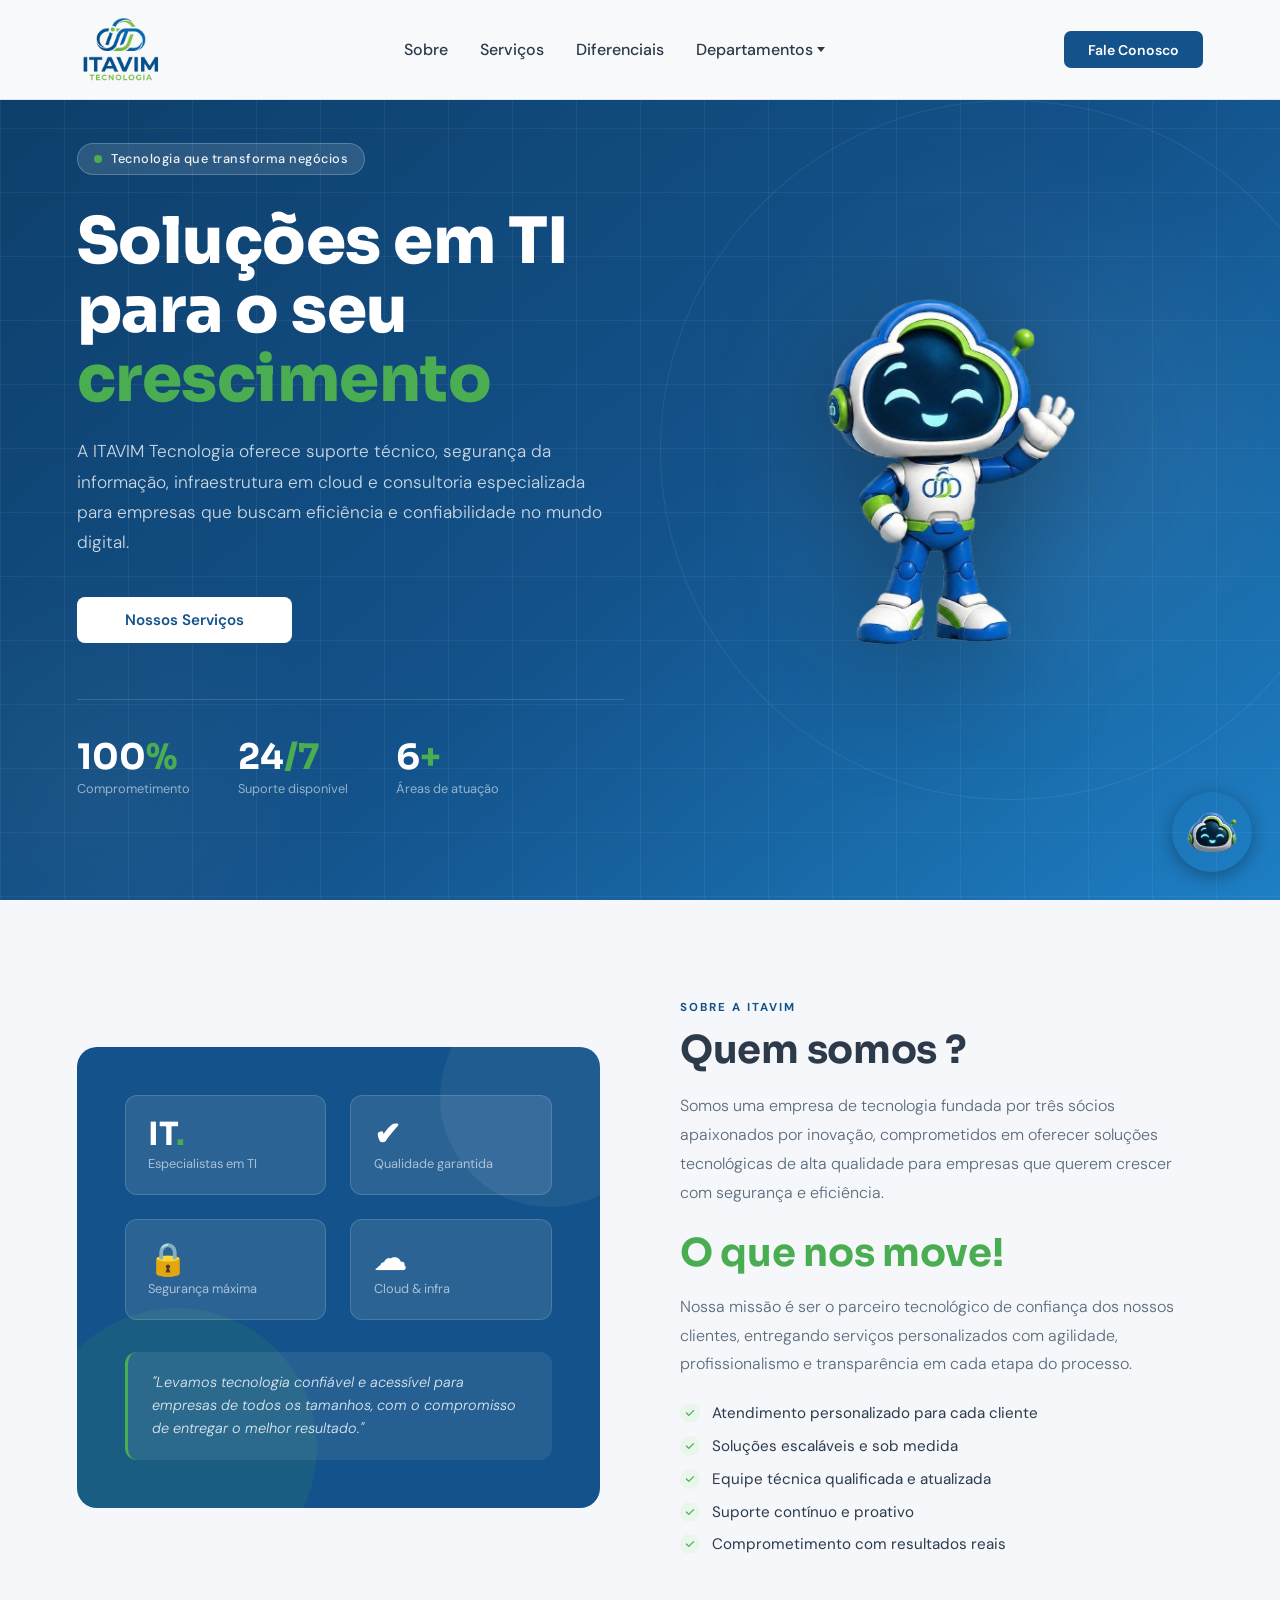
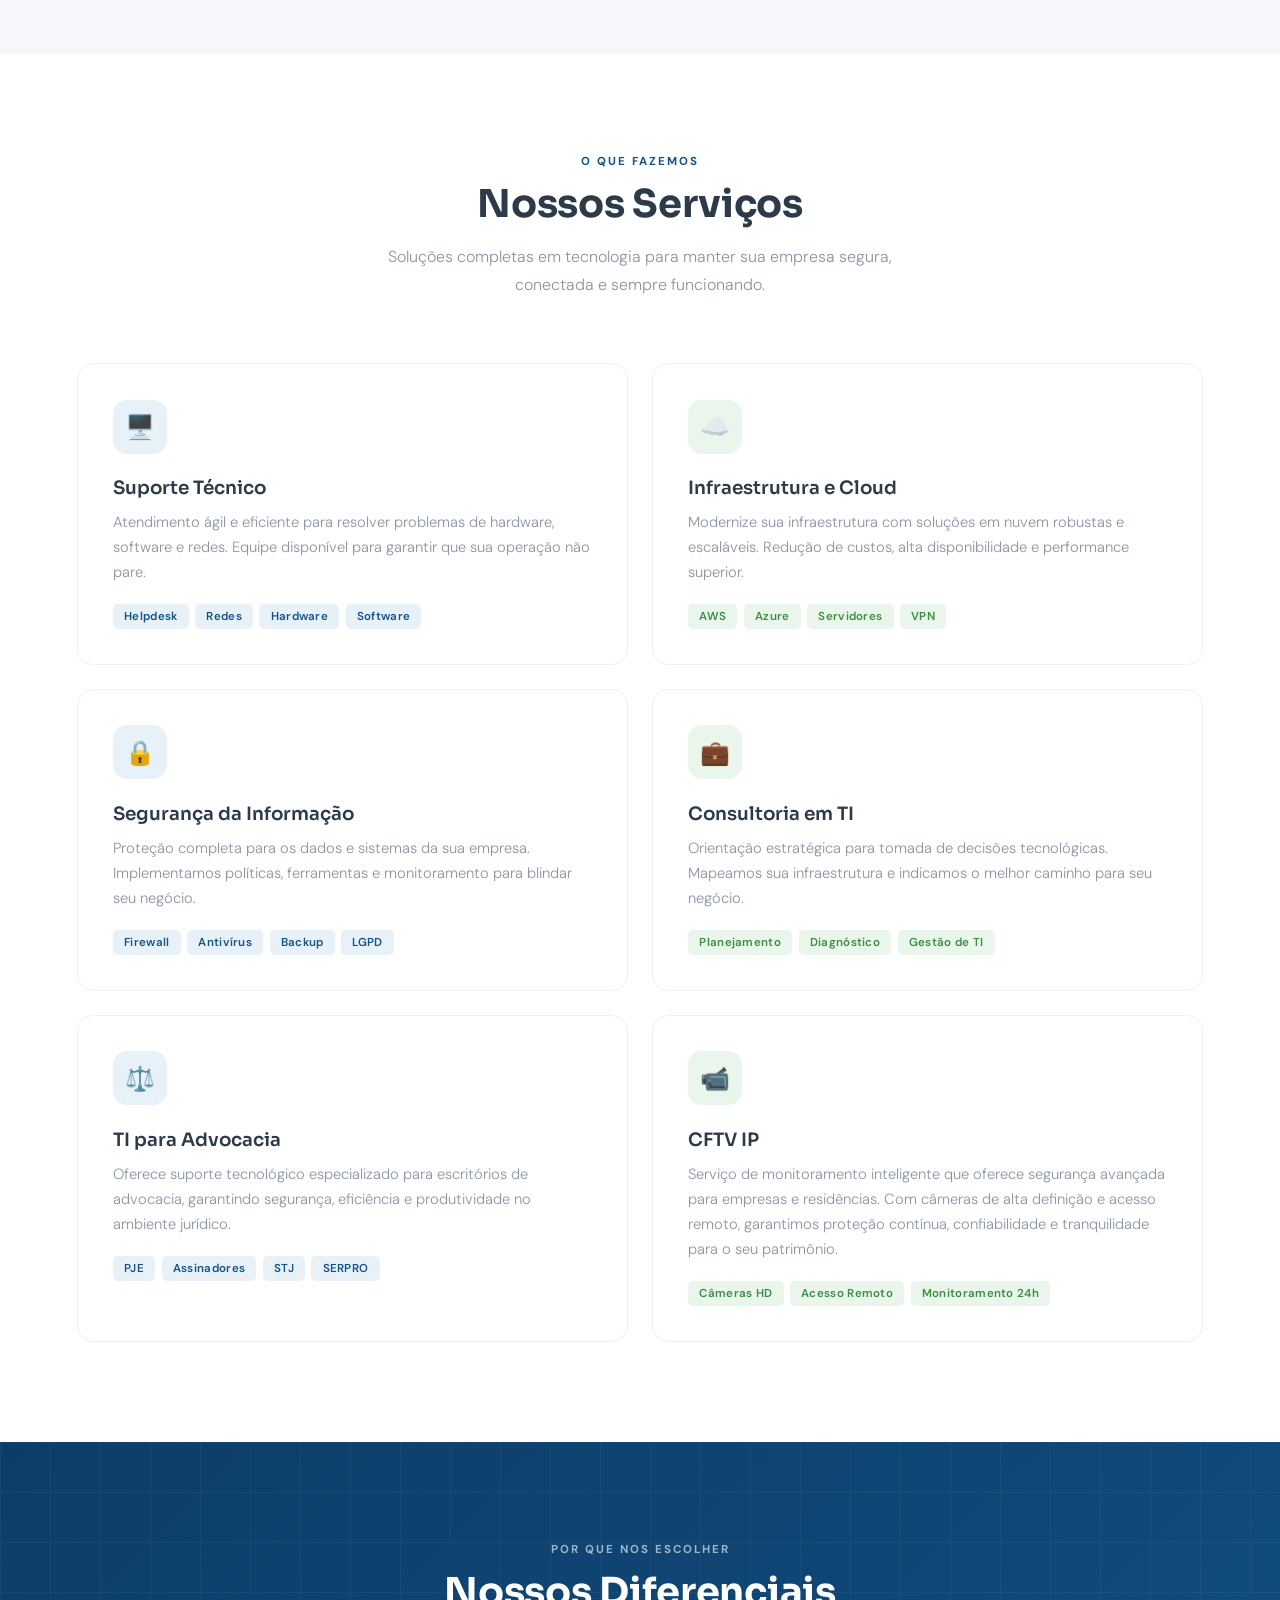
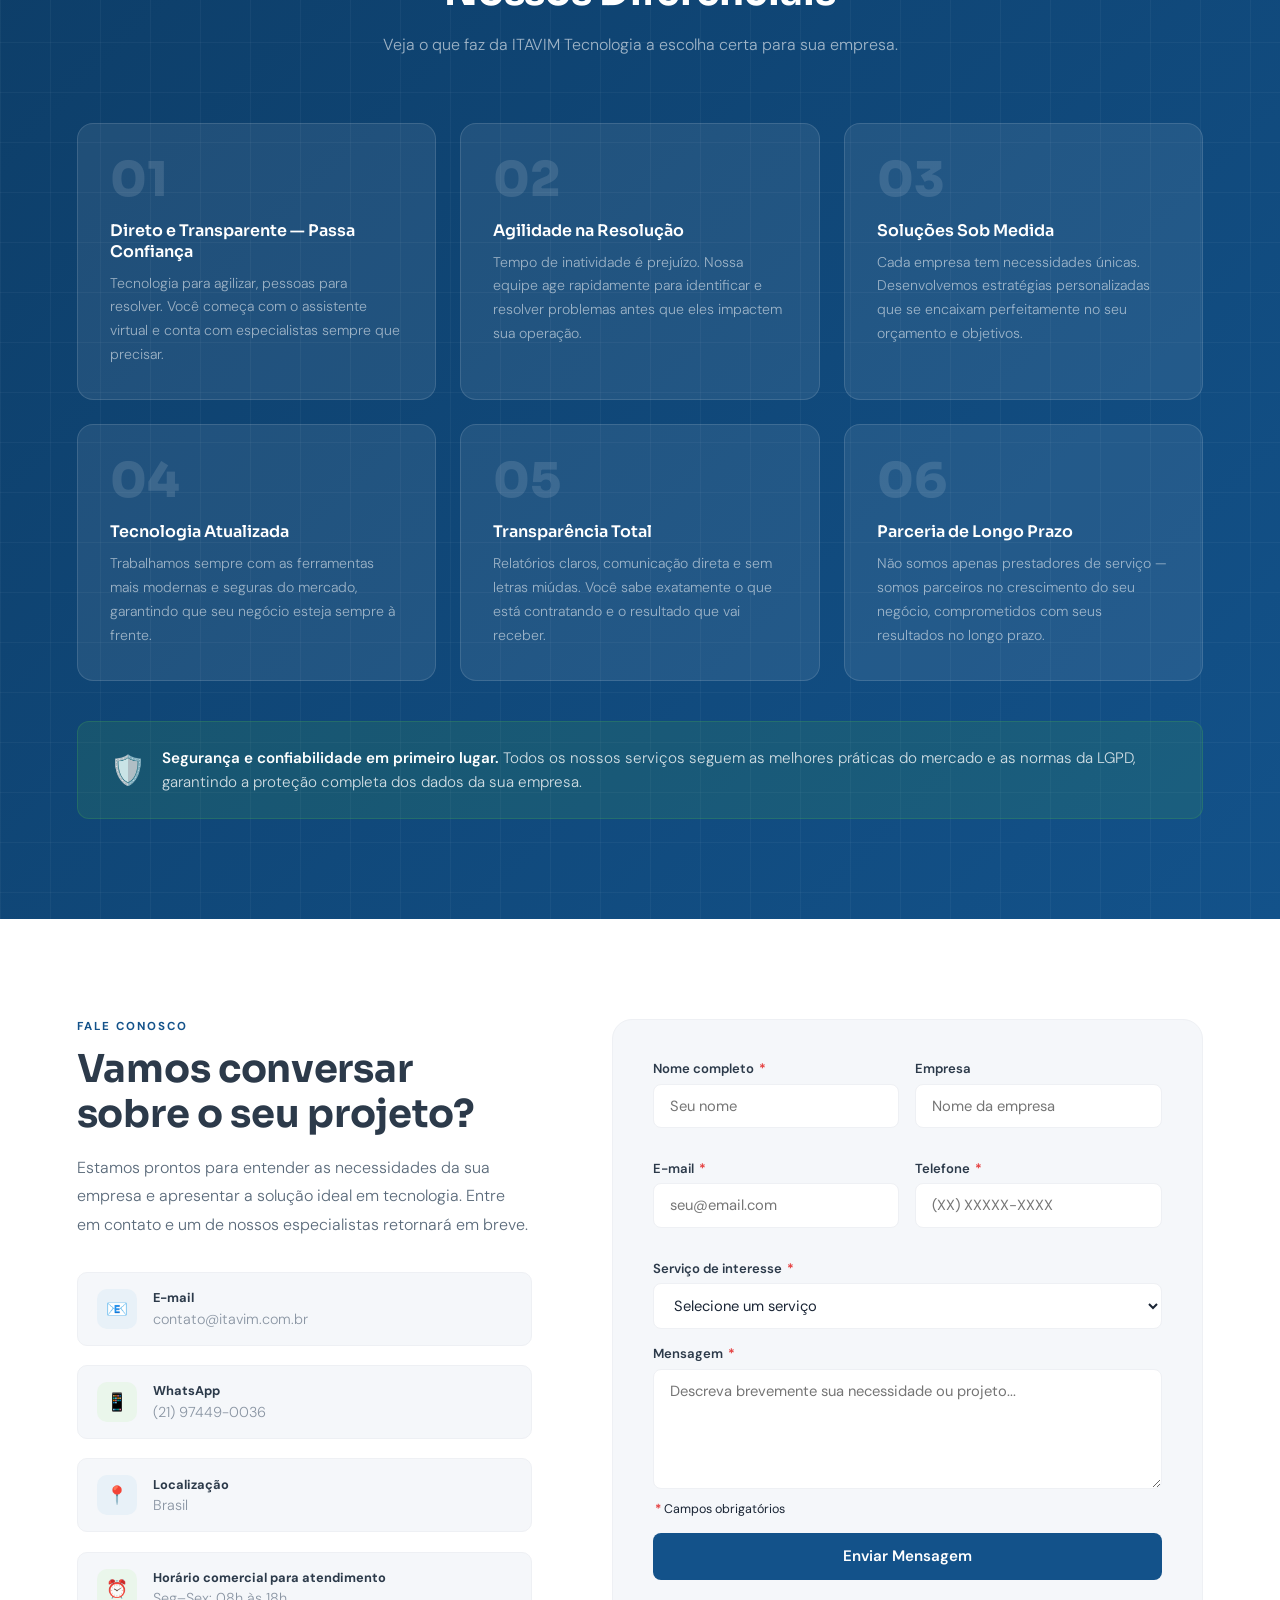
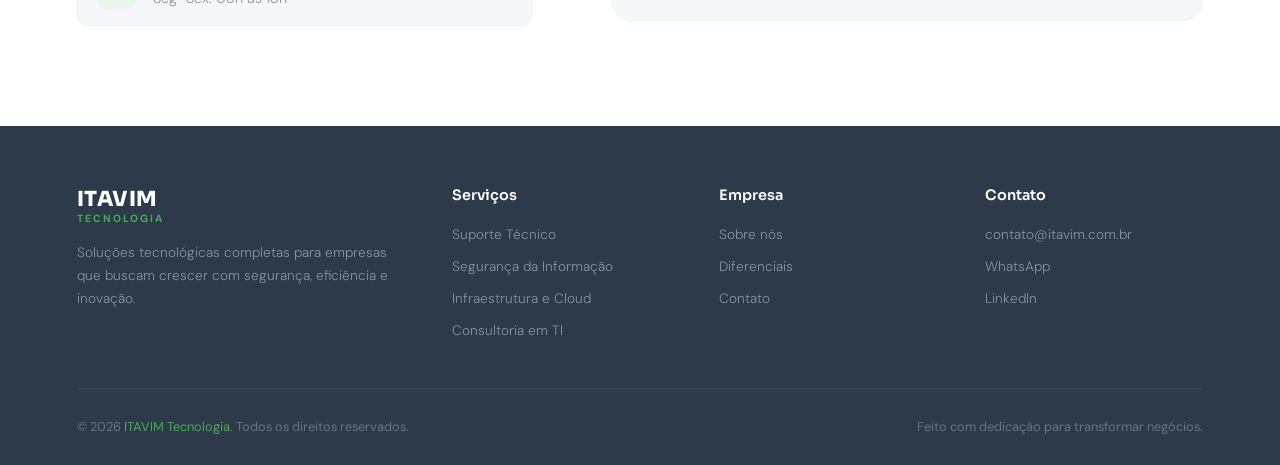
==== index.html @ e79c786b "corrige posição do widget em resoluções altas com fit-content e left:auto Co-Authored-By: Claude Son" ====
﻿<!DOCTYPE html>
<html lang="pt-BR">
<head>
<meta charset="UTF-8"/>
<meta name="viewport" content="width=device-width, initial-scale=1.0"/>
<meta name="referrer" content="strict-origin-when-cross-origin"/>
<meta name="robots" content="index, follow"/>
<title>ITAVIM Tecnologia</title>
<link href="https://fonts.googleapis.com/css2?family=Sora:wght@300;400;600;700;800&family=DM+Sans:ital,wght@0,300;0,400;0,500;0,600;1,300&display=swap" rel="stylesheet"/>
<style>
*{margin:0;padding:0;box-sizing:border-box;}
:root{
  --blue:#13528A;
  --blue-dark:#0d3d67;
  --blue-mid:#1a6ab0;
  --blue-pale:#e8f1f8;
  --green:#4aad52;
  --green-dark:#3a8e41;
  --green-light:#5cc465;
  --green-pale:#eaf6eb;
  --white:#ffffff;
  --gray-bg:#f5f7fa;
  --gray-light:#eef0f4;
  --gray-mid:#8a95a3;
  --gray-dark:#2c3a4a;
  --text:#1a2535;
}
html{scroll-behavior:smooth;}
body{font-family:'DM Sans',sans-serif;color:var(--text);background:var(--white);overflow-x:hidden;}

/* ─── NAV ─── */
nav#nav{
  position:fixed;top:0;left:0;right:0;z-index:200;
  background:rgba(255,255,255,0.97);
  border-bottom:1px solid rgba(19,82,138,0.1);
  display:flex;align-items:center;justify-content:space-between;
  padding:0 6%;height:100px;
  backdrop-filter:blur(10px);
  transition:box-shadow .3s;
}
nav#nav.scrolled{box-shadow:0 2px 24px rgba(19,82,138,0.1);}
.nav-logo{display:flex;align-items:center;gap:.7rem;text-decoration:none;}
.nav-logo-icon{
  width:38px;height:38px;
  background:linear-gradient(135deg,var(--blue),var(--blue-mid));
  border-radius:8px;
  display:flex;align-items:center;justify-content:center;
}
.nav-logo-icon svg{width:22px;height:22px;fill:white;}
.nav-logo-text{display:flex;flex-direction:column;line-height:1;}
.nav-logo-text strong{
  font-family:'Sora',sans-serif;font-weight:800;font-size:1.15rem;
  color:var(--blue);letter-spacing:.5px;
}
.nav-logo-text span{font-size:.65rem;color:var(--green);font-weight:600;letter-spacing:2px;text-transform:uppercase;}
.nav-links{display:flex;gap:2rem;list-style:none;}
.nav-links a{
  text-decoration:none;color:var(--gray-dark);font-size:1rem;font-weight:500;
  transition:color .2s;position:relative;
}
.nav-links a::after{
  content:'';position:absolute;bottom:-4px;left:0;right:0;height:2px;
  background:var(--blue);transform:scaleX(0);transition:transform .2s;border-radius:1px;
}
.nav-links a:hover{color:var(--blue);}
.nav-links a:hover::after{transform:scaleX(1);}

/* ─── DROPDOWN ─── */
.nav-dropdown{position:relative;}
.nav-dropdown>a{display:flex;align-items:center;gap:.3rem;}
.nav-dropdown>a::after{display:none;}
.nav-dropdown>a .dd-arrow{
  display:inline-block;width:0;height:0;
  border-left:4px solid transparent;border-right:4px solid transparent;
  border-top:5px solid var(--gray-dark);
  transition:transform .2s;flex-shrink:0;
}
.nav-dropdown:hover>a .dd-arrow{transform:rotate(180deg);}
.nav-dropdown:hover>a{color:var(--blue);}
.dropdown-menu{
  position:absolute;top:100%;left:50%;
  background:var(--white);border:1px solid rgba(19,82,138,0.12);
  border-radius:10px;box-shadow:0 8px 28px rgba(19,82,138,0.13);
  min-width:160px;
  padding:14px 0 .4rem;
  opacity:0;pointer-events:none;
  transform:translateX(-50%) translateY(-6px);
  transition:opacity .2s,transform .2s;
  z-index:300;
}
.nav-dropdown:hover .dropdown-menu{
  opacity:1;pointer-events:all;
  transform:translateX(-50%) translateY(0);
}
.dropdown-menu a{
  display:block;padding:.6rem 1.2rem;
  font-size:.9rem;font-weight:500;color:var(--gray-dark);
  text-decoration:none;transition:background .15s,color .15s;
  white-space:nowrap;
}
.dropdown-menu a:hover{background:var(--blue-pale);color:var(--blue);}

.nav-cta{
  background:var(--blue);color:var(--white);border:none;
  padding:.6rem 1.5rem;border-radius:7px;font-family:'DM Sans',sans-serif;
  font-size:.88rem;font-weight:600;cursor:pointer;transition:background .2s,transform .15s;
  text-decoration:none;
}
.nav-cta:hover{background:var(--blue-dark);transform:translateY(-1px);}

/* ─── HERO ─── */

.hero-mascot{
  position:relative;z-index:2;
  display:flex;align-items:center;justify-content:center;
}
.hero-mascot img{
  width:100%;max-width:620px;
  filter:drop-shadow(0 30px 60px rgba(0,0,0,0.35));
  animation:float 4s ease-in-out infinite;
}
@keyframes float{
  0%,100%{transform:translateY(0);}
  50%{transform:translateY(-18px);}
}

.hero{
  min-height:100vh;
  background:linear-gradient(140deg, var(--blue-dark) 0%, var(--blue) 55%, #1e7fc4 100%);
  display:grid;grid-template-columns:1fr 1fr;align-items:center;
  position:relative;overflow:hidden;
  padding:120px 6% 80px;
  gap:2rem;
}
.hero-bg-grid{
  position:absolute;inset:0;
  background-image:
    linear-gradient(rgba(255,255,255,.05) 1px,transparent 1px),
    linear-gradient(90deg,rgba(255,255,255,.05) 1px,transparent 1px);
  background-size:64px 64px;
}
.hero-orb1{
  position:absolute;right:-80px;top:50%;transform:translateY(-50%);
  width:700px;height:700px;border-radius:50%;
  background:radial-gradient(circle,rgba(255,255,255,.07) 0%,transparent 65%);
  border:1px solid rgba(255,255,255,.08);
}
.hero-orb2{
  position:absolute;right:120px;top:50%;transform:translateY(-50%);
  width:420px;height:420px;border-radius:50%;
  background:radial-gradient(circle,rgba(74,173,82,.15) 0%,transparent 70%);
  border:1px solid rgba(74,173,82,.2);
}
.hero-orb3{
  position:absolute;left:-150px;bottom:-150px;
  width:500px;height:500px;border-radius:50%;
  background:radial-gradient(circle,rgba(255,255,255,.04) 0%,transparent 70%);
}
.hero-content{position:relative;z-index:2;max-width:100%;}
.hero-badge{
  display:inline-flex;align-items:center;gap:.6rem;
  background:rgba(255,255,255,.12);border:1px solid rgba(255,255,255,.22);
  color:rgba(255,255,255,.92);font-size:.8rem;padding:.4rem 1rem;
  border-radius:30px;margin-bottom:2rem;font-weight:500;letter-spacing:.5px;
}
.badge-dot{width:8px;height:8px;border-radius:50%;background:var(--green);display:inline-block;animation:pulse 2s infinite;}
@keyframes pulse{0%,100%{opacity:1;}50%{opacity:.4;}}
.hero h1{
  font-family:'Sora',sans-serif;font-weight:800;
  font-size:clamp(2.6rem,5vw,4rem);line-height:1.08;
  color:var(--white);margin-bottom:1.4rem;letter-spacing:-.5px;
}
.hero h1 .accent{color:var(--green) !important;font-weight:800;}
.hero-desc{
  color:rgba(255,255,255,.78);font-size:1.08rem;line-height:1.75;
  margin-bottom:2.5rem;max-width:530px;font-weight:300;
}
.hero-actions{display:flex;gap:1rem;flex-wrap:wrap;}
.btn-white{
  background:var(--white);color:var(--blue);
  padding:.8rem 2rem;border:none;border-radius:8px;
  font-family:'DM Sans',sans-serif;font-weight:600;font-size:.95rem;
  cursor:pointer;transition:transform .2s,box-shadow .2s;
  text-decoration:none;display:inline-block;
}
.btn-white:hover{transform:translateY(-2px);box-shadow:0 10px 30px rgba(0,0,0,.2);}
.btn-ghost{
  background:transparent;color:var(--white);
  padding:.8rem 2rem;border:1.5px solid rgba(255,255,255,.45);border-radius:8px;
  font-family:'DM Sans',sans-serif;font-weight:500;font-size:.95rem;
  cursor:pointer;transition:all .2s;text-decoration:none;display:inline-block;
}
.btn-ghost:hover{border-color:var(--white);background:rgba(255,255,255,.1);}
.hero-stats{
  display:flex;gap:3rem;margin-top:3.5rem;
  padding-top:2.5rem;border-top:1px solid rgba(255,255,255,.15);
}
.stat-num{
  font-family:'Sora',sans-serif;font-weight:700;font-size:2.2rem;
  color:var(--white);line-height:1;
}
.stat-num .g{color:var(--green);}
.stat-lbl{color:rgba(255,255,255,.55);font-size:.8rem;margin-top:.3rem;font-weight:400;}

/* ─── SECTION BASE ─── */
section{padding:100px 6%;}
.sec-tag{
  font-size:.72rem;font-weight:700;color:var(--blue);letter-spacing:2px;
  text-transform:uppercase;margin-bottom:.8rem;display:block;
}
.sec-title{
  font-family:'Sora',sans-serif;font-weight:700;
  font-size:clamp(1.9rem,3vw,2.7rem);line-height:1.18;
  color:var(--gray-dark);letter-spacing:-.3px;margin-bottom:1rem;
}
.sec-title .accent{color:var(--green) !important;}
.sec-sub{
  color:var(--gray-mid);font-size:1rem;line-height:1.75;font-weight:300;max-width:520px;
}
.sec-head{margin-bottom:4rem;}
.sec-head.center{text-align:center;}
.sec-head.center .sec-sub{margin:0 auto;}

/* ─── ABOUT ─── */
.about{background:var(--gray-bg);}
.about-grid{display:grid;grid-template-columns:1fr 1fr;gap:5rem;align-items:center;}
.about-card{
  background:var(--blue);border-radius:20px;
  padding:3rem;position:relative;overflow:hidden;
}
.about-card::before{
  content:'';position:absolute;top:-60px;right:-60px;
  width:220px;height:220px;border-radius:50%;
  background:rgba(255,255,255,.06);
}
.about-card::after{
  content:'';position:absolute;bottom:-80px;left:-40px;
  width:280px;height:280px;border-radius:50%;
  background:rgba(74,173,82,.12);
}
.about-card-inner{position:relative;z-index:1;}
.about-kpi-grid{display:grid;grid-template-columns:1fr 1fr;gap:1.5rem;margin-bottom:2rem;}
.kpi{
  background:rgba(255,255,255,.1);border-radius:12px;
  padding:1.4rem;border:1px solid rgba(255,255,255,.15);
}
.kpi-num{
  font-family:'Sora',sans-serif;font-weight:700;font-size:2rem;
  color:var(--white);line-height:1;
}
.kpi-num .g{color:var(--green);}
.kpi-lbl{color:rgba(255,255,255,.6);font-size:.8rem;margin-top:.3rem;}
.about-quote{
  background:rgba(255,255,255,.08);border-radius:12px;
  padding:1.2rem 1.5rem;border-left:3px solid var(--green);
}
.about-quote p{color:rgba(255,255,255,.85);font-size:.9rem;line-height:1.6;font-style:italic;font-weight:300;}
.about-text h2{margin-bottom:1.2rem;}
.about-text p{color:#5a6a7a;font-size:1rem;line-height:1.8;margin-bottom:1.5rem;font-weight:300;}
.about-list{list-style:none;display:flex;flex-direction:column;gap:.8rem;margin-top:1.5rem;}
.about-list li{
  display:flex;align-items:center;gap:.75rem;
  color:var(--gray-dark);font-size:.95rem;
}
.about-list li::before{
  content:'';width:20px;height:20px;border-radius:50%;flex-shrink:0;
  background:var(--green-pale);
  display:flex;align-items:center;justify-content:center;
  background-image:url("data:image/svg+xml,%3Csvg xmlns='http://www.w3.org/2000/svg' viewBox='0 0 20 20' fill='%234aad52'%3E%3Cpath fill-rule='evenodd' d='M16.707 5.293a1 1 0 010 1.414l-8 8a1 1 0 01-1.414 0l-4-4a1 1 0 011.414-1.414L8 12.586l7.293-7.293a1 1 0 011.414 0z' clip-rule='evenodd'/%3E%3C/svg%3E");
  background-size:12px;background-repeat:no-repeat;background-position:center;
}

/* ─── SERVICES ─── */
.services{background:var(--white);}
.services-grid{display:grid;grid-template-columns:repeat(2,1fr);gap:1.5rem;}
.service-card{
  background:var(--white);border:1px solid var(--gray-light);
  border-radius:16px;padding:2.2rem;
  transition:transform .25s,box-shadow .25s,border-color .25s;
  position:relative;overflow:hidden;
}
.service-card::before{
  content:'';position:absolute;top:0;left:0;right:0;height:3px;
  background:linear-gradient(90deg,var(--blue),var(--green));
  transform:scaleX(0);transition:transform .3s;transform-origin:left;
}
.service-card:hover{
  transform:translateY(-5px);
  box-shadow:0 20px 50px rgba(19,82,138,0.12);
  border-color:rgba(19,82,138,0.2);
}
.service-card:hover::before{transform:scaleX(1);}
.service-icon{
  width:54px;height:54px;border-radius:14px;
  display:flex;align-items:center;justify-content:center;
  margin-bottom:1.4rem;font-size:1.5rem;
}
.icon-blue{background:var(--blue-pale);}
.icon-green{background:var(--green-pale);}
.service-card h3{
  font-family:'Sora',sans-serif;font-weight:600;font-size:1.15rem;
  color:var(--gray-dark);margin-bottom:.7rem;
}
.service-card p{color:var(--gray-mid);font-size:.92rem;line-height:1.7;font-weight:300;}
.service-tags{display:flex;flex-wrap:wrap;gap:.4rem;margin-top:1.2rem;}
.tag{
  font-size:.72rem;font-weight:600;padding:.3rem .7rem;border-radius:5px;
  letter-spacing:.3px;
}
.tag-blue{background:var(--blue-pale);color:var(--blue);}
.tag-green{background:var(--green-pale);color:var(--green-dark);}

/* ─── WHY ─── */
.why{
  background:linear-gradient(135deg,var(--blue-dark),var(--blue));
  position:relative;overflow:hidden;
}
.why::before{
  content:'';position:absolute;inset:0;
  background-image:
    linear-gradient(rgba(255,255,255,.04) 1px,transparent 1px),
    linear-gradient(90deg,rgba(255,255,255,.04) 1px,transparent 1px);
  background-size:50px 50px;
}
.why-inner{position:relative;z-index:1;}
.why .sec-title{color:var(--white);}
.why .sec-tag{color:rgba(255,255,255,.6);}
.why .sec-sub{color:rgba(255,255,255,.6);}
.why-grid{display:grid;grid-template-columns:repeat(3,1fr);gap:1.5rem;margin-top:3.5rem;}
.why-card{
  background:rgba(255,255,255,.08);
  border:1px solid rgba(255,255,255,.12);
  border-radius:16px;padding:2rem;
  transition:background .25s;
}
.why-card:hover{background:rgba(255,255,255,.13);}
.why-num{
  font-family:'Sora',sans-serif;font-weight:800;font-size:3rem;
  color:rgba(255,255,255,.12);line-height:1;margin-bottom:1rem;
}
.why-card h4{
  font-family:'Sora',sans-serif;font-weight:600;font-size:1rem;
  color:var(--white);margin-bottom:.6rem;
}
.why-card p{color:rgba(255,255,255,.55);font-size:.88rem;line-height:1.7;font-weight:300;}
.why-strip{
  display:flex;align-items:center;gap:1rem;
  background:rgba(74,173,82,.15);border:1px solid rgba(74,173,82,.25);
  border-radius:12px;padding:1.5rem 2rem;margin-top:2.5rem;
}
.why-strip-icon{font-size:1.8rem;flex-shrink:0;}
.why-strip p{color:rgba(255,255,255,.8);font-size:.95rem;line-height:1.6;font-weight:300;}
.why-strip strong{color:var(--white);font-weight:600;}

/* ─── TEAM ─── */
.team{background:var(--gray-bg);}
.team-grid{display:grid;grid-template-columns:repeat(3,1fr);gap:2rem;}
.team-card{
  background:var(--white);border-radius:16px;
  border:1px solid var(--gray-light);
  overflow:hidden;transition:transform .25s,box-shadow .25s;
}
.team-card:hover{transform:translateY(-4px);box-shadow:0 16px 40px rgba(19,82,138,.1);}
.team-card-top{
  background:linear-gradient(135deg,var(--blue),var(--blue-mid));
  padding:2rem;display:flex;flex-direction:column;align-items:center;
  position:relative;overflow:hidden;
}
.team-card-top::before{
  content:'';position:absolute;bottom:-30px;right:-30px;
  width:120px;height:120px;border-radius:50%;
  background:rgba(255,255,255,.07);
}
.team-avatar{
  width:80px;height:80px;border-radius:50%;
  background:rgba(255,255,255,.2);border:3px solid rgba(255,255,255,.4);
  display:flex;align-items:center;justify-content:center;
  font-family:'Sora',sans-serif;font-weight:700;font-size:1.6rem;
  color:var(--white);margin-bottom:.8rem;position:relative;z-index:1;
}
.team-card-name{
  font-family:'Sora',sans-serif;font-weight:700;font-size:1.05rem;
  color:var(--white);position:relative;z-index:1;
}
.team-card-bottom{padding:1.5rem 1.8rem;}
.team-role{
  display:inline-block;font-size:.75rem;font-weight:700;
  color:var(--blue);background:var(--blue-pale);
  padding:.3rem .8rem;border-radius:5px;letter-spacing:.5px;
  text-transform:uppercase;margin-bottom:1rem;
}
.team-card-bottom p{color:var(--gray-mid);font-size:.88rem;line-height:1.65;font-weight:300;}

/* ─── CONTACT ─── */
.contact{background:var(--white);}
.contact-grid{display:grid;grid-template-columns:1fr 1.3fr;gap:5rem;align-items:start;}
.contact-info p{color:#5a6a7a;font-size:1rem;line-height:1.8;font-weight:300;margin-bottom:2rem;}
.contact-items{display:flex;flex-direction:column;gap:1.2rem;}
.contact-item{
  display:flex;align-items:center;gap:1rem;
  padding:1rem 1.2rem;background:var(--gray-bg);border-radius:10px;
  border:1px solid var(--gray-light);
}
.contact-item-icon{
  width:40px;height:40px;border-radius:10px;
  display:flex;align-items:center;justify-content:center;font-size:1.1rem;
  flex-shrink:0;
}
.ci-blue{background:var(--blue-pale);}
.ci-green{background:var(--green-pale);}
.contact-item-text strong{font-size:.8rem;font-weight:700;color:var(--gray-dark);display:block;margin-bottom:.1rem;}
.contact-item-text span{font-size:.9rem;color:var(--gray-mid);font-weight:300;}
.contact-form{
  background:var(--gray-bg);border-radius:20px;
  padding:2.5rem;border:1px solid var(--gray-light);
}
.form-row{display:grid;grid-template-columns:1fr 1fr;gap:1rem;margin-bottom:1rem;}
.form-group{display:flex;flex-direction:column;gap:.4rem;margin-bottom:1rem;}
.form-group label{font-size:.82rem;font-weight:600;color:var(--gray-dark);}
.form-group input,.form-group select,.form-group textarea{
  padding:.7rem 1rem;border:1.5px solid var(--gray-light);border-radius:8px;
  font-family:'DM Sans',sans-serif;font-size:.92rem;color:var(--text);
  background:var(--white);transition:border-color .2s;outline:none;
}
.form-group input:focus,.form-group select:focus,.form-group textarea:focus{
  border-color:var(--blue);
}
.form-group textarea{resize:vertical;min-height:120px;}
.btn-submit{
  width:100%;background:var(--blue);color:var(--white);
  border:none;padding:.85rem;border-radius:8px;
  font-family:'DM Sans',sans-serif;font-weight:600;font-size:.95rem;
  cursor:pointer;transition:background .2s,transform .15s;margin-top:.5rem;
}
.btn-submit:hover{background:var(--blue-dark);transform:translateY(-1px);}
.required-mark{color:#e53e3e;font-weight:700;margin-left:2px;}
.required-note{font-size:.78rem;color:var(--gray);margin-top:-.25rem;margin-bottom:.5rem;}
.form-group input:invalid.touched,
.form-group select:invalid.touched,
.form-group textarea:invalid.touched{border-color:#e53e3e;box-shadow:0 0 0 2px rgba(229,62,62,.15);}

/* ─── FLOAT WIDGET ─── */
#float-widget{
  position:fixed;bottom:28px;right:28px;left:auto;z-index:7999;
  width:fit-content;
  display:flex;flex-direction:column;align-items:flex-end;gap:.85rem;
  transition:opacity .2s,visibility .2s;
}
#float-widget.hidden{opacity:0;visibility:hidden;pointer-events:none;}
#float-menu{
  display:flex;flex-direction:column;align-items:flex-end;gap:.7rem;
  opacity:0;pointer-events:none;
  transform:translateY(10px);
  transition:opacity .25s,transform .25s;
}
#float-menu.open{opacity:1;pointer-events:all;transform:translateY(0);}
.float-item{display:flex;align-items:center;gap:.75rem;}
.float-label{
  background:rgba(30,30,30,.78);color:#fff;
  font-size:.78rem;padding:.32rem .85rem;border-radius:20px;
  white-space:nowrap;font-family:'DM Sans',sans-serif;
  backdrop-filter:blur(4px);
}
.float-btn{
  display:flex;align-items:center;gap:.5rem;
  padding:.58rem 1.15rem;border-radius:30px;
  font-family:'DM Sans',sans-serif;font-weight:600;font-size:.88rem;
  text-decoration:none;white-space:nowrap;
  box-shadow:0 4px 14px rgba(0,0,0,.22);
  transition:transform .15s,box-shadow .15s;
}
.float-btn:hover{transform:translateY(-2px);box-shadow:0 6px 20px rgba(0,0,0,.28);}
.float-btn svg{flex-shrink:0;}
.float-whatsapp{background:#25d366;color:#fff;}
.float-tacia{background:var(--blue);color:#fff;}
.float-instagram{
  background:linear-gradient(45deg,#FFDC80,#FCB045,#FD1D1D,#833AB4,#5851DB);
  color:#fff;
}
#widget-toggle-btn{
  width:80px;height:80px;border-radius:50%;
  background:transparent;color:#fff;border:none;
  display:flex;align-items:center;justify-content:center;
  cursor:pointer;box-shadow:0 4px 18px rgba(0,0,0,.32);
  transition:background .2s,transform .2s;
}
#widget-toggle-btn:hover{background:rgba(74,173,82,.2);transform:scale(1.08);}
#widget-icon-open{display:flex;}
#widget-icon-close{display:none;}
#widget-toggle-btn.active #widget-icon-open{display:none;}
#widget-toggle-btn.active #widget-icon-close{display:flex;}
#widget-icon-open{position:relative;display:flex;align-items:center;justify-content:center;}
.vim-img{position:absolute;transition:opacity .4s ease-in-out;top:50%;left:50%;transform:translate(-50%,-50%);mix-blend-mode:multiply;}
.vim-1{opacity:1;z-index:2;}
.vim-2{opacity:0;z-index:1;}
#widget-toggle-btn:hover .vim-1{opacity:0;}
#widget-toggle-btn:hover .vim-2{opacity:1;}

/* ─── FOOTER ─── */
footer{
  background:var(--gray-dark);
  padding:60px 6% 30px;
}
.footer-top{
  display:grid;grid-template-columns:1.5fr 1fr 1fr 1fr;
  gap:3rem;padding-bottom:3rem;border-bottom:1px solid rgba(255,255,255,.08);
}
.footer-brand .logo-text{
  font-family:'Sora',sans-serif;font-weight:800;font-size:1.3rem;
  color:var(--white);letter-spacing:.5px;
}
.footer-brand .logo-sub{
  font-size:.65rem;color:var(--green);font-weight:700;
  letter-spacing:2px;text-transform:uppercase;display:block;margin-bottom:1rem;
}
.footer-brand p{color:rgba(255,255,255,.45);font-size:.85rem;line-height:1.7;font-weight:300;}
.footer-col h4{
  font-family:'Sora',sans-serif;font-weight:600;font-size:.9rem;
  color:var(--white);margin-bottom:1.2rem;
}
.footer-col ul{list-style:none;display:flex;flex-direction:column;gap:.7rem;}
.footer-col ul a{
  color:rgba(255,255,255,.45);font-size:.85rem;text-decoration:none;
  transition:color .2s;font-weight:300;
}
.footer-col ul a:hover{color:var(--green);}
.footer-bottom{
  display:flex;justify-content:space-between;align-items:center;
  padding-top:1.8rem;
}
.footer-bottom p{color:rgba(255,255,255,.3);font-size:.8rem;}
.footer-bottom .highlight{color:var(--green);}


/* ─── HAMBURGER MOBILE ─── */
/* ─── HAMBURGER + DRAWER ─── */
.hamburger{display:none;flex-direction:column;gap:6px;cursor:pointer;border:none;background:none;padding:6px;}
.hamburger span{display:block;width:25px;height:2px;background:var(--blue);border-radius:2px;transition:.3s;}
.hamburger.active span:nth-child(1){transform:translateY(8px) rotate(45deg);}
.hamburger.active span:nth-child(2){opacity:0;}
.hamburger.active span:nth-child(3){transform:translateY(-8px) rotate(-45deg);}

#drawer-backdrop{
  position:fixed;inset:0;background:rgba(0,0,0,0.5);
  z-index:8000;opacity:0;pointer-events:none;transition:opacity .3s;
}
#drawer-backdrop.open{opacity:1;pointer-events:all;}

#drawer{
  position:fixed;top:0;right:0;width:75%;max-width:280px;
  height:100vh;height:100dvh;
  background:#fff;z-index:8001;
  display:flex;flex-direction:column;
  transform:translateX(100%);transition:transform .3s ease;
  box-shadow:-4px 0 20px rgba(0,0,0,0.15);
  overflow:hidden;
}
#drawer.open{transform:translateX(0);}

.drawer-head{
  display:flex;align-items:center;justify-content:space-between;
  padding:1.2rem 1.2rem;border-bottom:none;
}
.drawer-head span{font-family:'Sora',sans-serif;font-weight:800;font-size:1.1rem;color:var(--blue);}
.drawer-head button{
  width:34px;height:34px;border-radius:50%;border:none;
  background:#f0f0f0;font-size:1rem;cursor:pointer;color:#333;
}
#drawer nav{display:flex;flex-direction:column;overflow-y:auto;flex:1;min-height:0;}
#drawer nav a{
  padding:1rem 1.4rem;font-family:'Sora',sans-serif;
  font-size:.95rem;font-weight:600;color:var(--gray-dark);
  text-decoration:none;border-bottom:1px solid #f0f0f0;
  transition:background .15s,color .15s;
  text-align:center;
}
#drawer nav a:hover{background:var(--blue-pale);color:var(--blue);}
.drawer-foot{
  flex-shrink:0;
  padding:1rem 1.2rem;
  padding-bottom:max(1rem, env(safe-area-inset-bottom));
  border-top:1px solid #f0f0f0;
}
.drawer-foot a{
  display:block;text-align:center;background:var(--blue);color:#fff;
  padding:.75rem;border-radius:7px;font-family:'Sora',sans-serif;
  font-weight:600;font-size:.9rem;text-decoration:none;
}

@media(max-width:800px){
  .hamburger{display:flex;}
  .nav-links,.nav-cta{display:none !important;}
  nav#nav{height:80px;padding:0 5%;}
  #drawer{top:0;height:100vh;height:100dvh;}
  #drawer-backdrop{top:0;}
  #float-widget{right:auto;left:20px;align-items:flex-start;}
  #float-menu{align-items:flex-start;}
  .float-item{flex-direction:row-reverse;}
}
@media(min-width:801px){
  #drawer,#drawer-backdrop,.hamburger{display:none !important;}
}

@media(max-width:900px){
  section{padding:70px 5%;}
  .hero{grid-template-columns:1fr;padding:100px 5% 60px;text-align:center;}
  .hero-actions{justify-content:center;}
  .hero-stats{justify-content:center;gap:1.5rem;}
  .hero-mascot{display:flex;justify-content:center;}
  .hero-mascot img{max-width:320px;}
  .about-grid,.contact-grid{grid-template-columns:1fr;gap:2.5rem;}
  .services-grid,.why-grid,.team-grid{grid-template-columns:1fr;}
  .footer-top{grid-template-columns:1fr 1fr;}
  .form-row{grid-template-columns:1fr;}
}

@media(max-width:580px){
  section{padding:55px 5%;}
  .hero{padding:80px 5% 40px;}
  .hero-stats{flex-wrap:wrap;gap:1.2rem;}
  .about-card{padding:1.8rem;}
  .contact-form{padding:1.5rem;}
  .footer-top{grid-template-columns:1fr;gap:2rem;}
  .footer-bottom{flex-direction:column;gap:.6rem;text-align:center;}
  .why-strip{flex-direction:column;text-align:center;}
  .services-grid,.team-grid{gap:1rem;}
}
</style>
</head>
<body>

<!-- DRAWER BACKDROP -->
<div id="drawer-backdrop" onclick="closeDrawer()"></div>

<!-- DRAWER -->
<div id="drawer">
  <div class="drawer-head">
    <span>ITAVIM</span>
    <button onclick="closeDrawer()">✕</button>
  </div>
  <nav>
    <a href="#sobre" onclick="closeDrawer()">Sobre</a>
    <a href="#servicos" onclick="closeDrawer()">Serviços</a>
    <a href="#diferenciais" onclick="closeDrawer()">Diferenciais</a>
    <a href="#" onclick="toggleDrawerDept(event)" id="drawerDeptToggle" style="display:flex;align-items:center;justify-content:center;gap:.4rem;">Departamentos <span id="deptArrow" style="display:inline-block;border-left:4px solid transparent;border-right:4px solid transparent;border-top:5px solid var(--gray-dark);transition:transform .2s;"></span></a>
    <div id="drawerDeptMenu" style="display:none;flex-direction:column;">
      <a href="suporte-tecnico.html" target="_blank" rel="noopener noreferrer" onclick="closeDrawer()" style="background:#f7f9fc;font-size:.88rem;padding:.8rem 1.4rem;display:flex;align-items:center;"><span style="display:inline-block;width:12px;height:2px;background:#13528A;margin-right:8px;border-radius:1px;flex-shrink:0;"></span>Suporte Técnico</a>
      <a href="infraestrutura-cloud.html" target="_blank" rel="noopener noreferrer" onclick="closeDrawer()" style="background:#f7f9fc;font-size:.88rem;padding:.8rem 1.4rem;display:flex;align-items:center;"><span style="display:inline-block;width:12px;height:2px;background:#4aad52;margin-right:8px;border-radius:1px;flex-shrink:0;"></span>Infraestrutura e Cloud</a>
      <a href="seguranca-informacao.html" target="_blank" rel="noopener noreferrer" onclick="closeDrawer()" style="background:#f7f9fc;font-size:.88rem;padding:.8rem 1.4rem;display:flex;align-items:center;"><span style="display:inline-block;width:12px;height:2px;background:#13528A;margin-right:8px;border-radius:1px;flex-shrink:0;"></span>Segurança da Informação</a>
      <a href="consultoria-ti.html" target="_blank" rel="noopener noreferrer" onclick="closeDrawer()" style="background:#f7f9fc;font-size:.88rem;padding:.8rem 1.4rem;display:flex;align-items:center;"><span style="display:inline-block;width:12px;height:2px;background:#4aad52;margin-right:8px;border-radius:1px;flex-shrink:0;"></span>Consultoria em TI</a>
      <a href="ti-advocacia.html" target="_blank" rel="noopener noreferrer" onclick="closeDrawer()" style="background:#f7f9fc;font-size:.88rem;padding:.8rem 1.4rem;display:flex;align-items:center;"><span style="display:inline-block;width:12px;height:2px;background:#13528A;margin-right:8px;border-radius:1px;flex-shrink:0;"></span>TI para Advocacia</a>
      <a href="cftv-ip.html" target="_blank" rel="noopener noreferrer" onclick="closeDrawer()" style="background:#f7f9fc;font-size:.88rem;padding:.8rem 1.4rem;display:flex;align-items:center;"><span style="display:inline-block;width:12px;height:2px;background:#4aad52;margin-right:8px;border-radius:1px;flex-shrink:0;"></span>CFTV IP</a>
    </div>
  </nav>
  <div class="drawer-foot">
    <a href="#contato" onclick="closeDrawer()">Fale Conosco</a>
  </div>
</div>

<!-- NAV -->
<nav id="nav">
  <a href="#" class="nav-logo">
    <img src="imagens/logo.png" alt="ITAVIM" style="height:88px;width:auto;">
  </a>
  <button class="hamburger" id="hamburger" aria-label="Menu">
    <span></span><span></span><span></span>
  </button>
  <ul class="nav-links" id="navLinks">
    <li><a href="#sobre">Sobre</a></li>
    <li><a href="#servicos">Serviços</a></li>
    <li><a href="#diferenciais">Diferenciais</a></li>
    <li class="nav-dropdown">
      <a href="#">Departamentos <span class="dd-arrow"></span></a>
      <div class="dropdown-menu">
        <a href="suporte-tecnico.html" target="_blank" rel="noopener noreferrer"><span style="display:inline-block;width:12px;height:2px;background:#13528A;margin-right:8px;vertical-align:middle;border-radius:1px;"></span>Suporte Técnico</a>
        <a href="infraestrutura-cloud.html" target="_blank" rel="noopener noreferrer"><span style="display:inline-block;width:12px;height:2px;background:#4aad52;margin-right:8px;vertical-align:middle;border-radius:1px;"></span>Infraestrutura e Cloud</a>
        <a href="seguranca-informacao.html" target="_blank" rel="noopener noreferrer"><span style="display:inline-block;width:12px;height:2px;background:#13528A;margin-right:8px;vertical-align:middle;border-radius:1px;"></span>Segurança da Informação</a>
        <a href="consultoria-ti.html" target="_blank" rel="noopener noreferrer"><span style="display:inline-block;width:12px;height:2px;background:#4aad52;margin-right:8px;vertical-align:middle;border-radius:1px;"></span>Consultoria em TI</a>
        <a href="ti-advocacia.html" target="_blank" rel="noopener noreferrer"><span style="display:inline-block;width:12px;height:2px;background:#13528A;margin-right:8px;vertical-align:middle;border-radius:1px;"></span>TI para Advocacia</a>
        <a href="cftv-ip.html" target="_blank" rel="noopener noreferrer"><span style="display:inline-block;width:12px;height:2px;background:#4aad52;margin-right:8px;vertical-align:middle;border-radius:1px;"></span>CFTV IP</a>
      </div>
    </li>
  </ul>
  <a href="#contato" class="nav-cta">Fale Conosco</a>
</nav>

<!-- HERO -->
<section class="hero" id="inicio">
  <div class="hero-bg-grid"></div>
  <div class="hero-orb1"></div>
  <div class="hero-orb3"></div>
  <div class="hero-content fade-up visible">
    <div class="hero-badge">
      <span class="badge-dot"></span>
      Tecnologia que transforma negócios
    </div>
    <h1>Soluções em TI para o seu <span class="accent">crescimento</span></h1>
    <p class="hero-desc">
      A ITAVIM Tecnologia oferece suporte técnico, segurança da informação,
      infraestrutura em cloud e consultoria especializada para empresas que
      buscam eficiência e confiabilidade no mundo digital.
    </p>
    <div class="hero-actions">
      <a href="#servicos" class="btn-white" style="padding:.8rem 3rem;">Nossos Serviços</a>
    </div>
    <div class="hero-stats">
      <div>
        <div class="stat-num">100<span class="g">%</span></div>
        <div class="stat-lbl">Comprometimento</div>
      </div>
      <div>
        <div class="stat-num">24<span class="g">/7</span></div>
        <div class="stat-lbl">Suporte disponível</div>
      </div>
      <div>
        <div class="stat-num">6<span class="g">+</span></div>
        <div class="stat-lbl">Áreas de atuação</div>
      </div>
    </div>
  </div>
  <div class="hero-mascot">
    <img src="imagens/mascote-removebg-preview.png" alt="Mascote ITAVIM"/>
  </div>
</section>

<!-- ABOUT -->
<section class="about" id="sobre">
  <div class="about-grid">
    <div class="about-card fade-up">
      <div class="about-card-inner">
        <div class="about-kpi-grid">
          <div class="kpi">
            <div class="kpi-num">IT<span class="g">.</span></div>
            <div class="kpi-lbl">Especialistas em TI</div>
          </div>
          <div class="kpi">
            <div class="kpi-num">&#x2714;<span class="g"></span></div>
            <div class="kpi-lbl">Qualidade garantida</div>
          </div>
          <div class="kpi">
            <div class="kpi-num">&#x1F512;<span class="g"></span></div>
            <div class="kpi-lbl">Segurança máxima</div>
          </div>
          <div class="kpi">
            <div class="kpi-num">&#x2601;<span class="g"></span></div>
            <div class="kpi-lbl">Cloud & infra</div>
          </div>
        </div>
        <div class="about-quote">
          <p>"Levamos tecnologia confiável e acessível para empresas de todos os tamanhos, com o compromisso de entregar o melhor resultado."</p>
        </div>
      </div>
    </div>
    <div class="about-text fade-up">
      <span class="sec-tag">Sobre a ITAVIM</span>
      <h2 class="sec-title">Quem somos ? </h2>
      <p>
        Somos uma empresa de tecnologia fundada por três sócios apaixonados por inovação,
        comprometidos em oferecer soluções tecnológicas de alta qualidade para empresas
        que querem crescer com segurança e eficiência.
      </p>
      <h3 class="sec-title"><span class="accent">O que nos move!</span></h3>
      <p>
        Nossa missão é ser o parceiro tecnológico de confiança dos nossos clientes,
        entregando serviços personalizados com agilidade, profissionalismo e
        transparência em cada etapa do processo.
      </p>
      <ul class="about-list">
        <li>Atendimento personalizado para cada cliente</li>
        <li>Soluções escaláveis e sob medida</li>
        <li>Equipe técnica qualificada e atualizada</li>
        <li>Suporte contínuo e proativo</li>
        <li>Comprometimento com resultados reais</li>
      </ul>
    </div>
  </div>
</section>

<!-- SERVICES -->
<section class="services" id="servicos">
  <div class="sec-head center fade-up">
    <span class="sec-tag">O que fazemos</span>
    <h2 class="sec-title">Nossos Serviços</h2>
    <p class="sec-sub">Soluções completas em tecnologia para manter sua empresa segura, conectada e sempre funcionando.</p>
  </div>
  <div class="services-grid">
    <!-- Coluna esquerda: azul -->
    <div class="service-card fade-up">
      <div class="service-icon icon-blue">🖥️</div>
      <h3>Suporte Técnico</h3>
      <p>Atendimento ágil e eficiente para resolver problemas de hardware, software e redes. Equipe disponível para garantir que sua operação não pare.</p>
      <div class="service-tags">
        <span class="tag tag-blue">Helpdesk</span>
        <span class="tag tag-blue">Redes</span>
        <span class="tag tag-blue">Hardware</span>
        <span class="tag tag-blue">Software</span>
      </div>
    </div>
    <!-- Coluna direita: verde -->
    <div class="service-card fade-up">
      <div class="service-icon icon-green">☁️</div>
      <h3>Infraestrutura e Cloud</h3>
      <p>Modernize sua infraestrutura com soluções em nuvem robustas e escaláveis. Redução de custos, alta disponibilidade e performance superior.</p>
      <div class="service-tags">
        <span class="tag tag-green">AWS</span>
        <span class="tag tag-green">Azure</span>
        <span class="tag tag-green">Servidores</span>
        <span class="tag tag-green">VPN</span>
      </div>
    </div>
    <!-- Coluna esquerda: azul -->
    <div class="service-card fade-up">
      <div class="service-icon icon-blue">🔒</div>
      <h3>Segurança da Informação</h3>
      <p>Proteção completa para os dados e sistemas da sua empresa. Implementamos políticas, ferramentas e monitoramento para blindar seu negócio.</p>
      <div class="service-tags">
        <span class="tag tag-blue">Firewall</span>
        <span class="tag tag-blue">Antivírus</span>
        <span class="tag tag-blue">Backup</span>
        <span class="tag tag-blue">LGPD</span>
      </div>
    </div>
    <!-- Coluna direita: verde -->
    <div class="service-card fade-up">
      <div class="service-icon icon-green">💼</div>
      <h3>Consultoria em TI</h3>
      <p>Orientação estratégica para tomada de decisões tecnológicas. Mapeamos sua infraestrutura e indicamos o melhor caminho para seu negócio.</p>
      <div class="service-tags">
        <span class="tag tag-green">Planejamento</span>
        <span class="tag tag-green">Diagnóstico</span>
        <span class="tag tag-green">Gestão de TI</span>
      </div>
    </div>
    <!-- Coluna esquerda: azul -->
    <div class="service-card fade-up">
      <div class="service-icon icon-blue">⚖️</div>
      <h3>TI para Advocacia</h3>
      <p>Oferece suporte tecnológico especializado para escritórios de advocacia, garantindo segurança, eficiência e produtividade no ambiente jurídico.</p>
      <div class="service-tags">
        <span class="tag tag-blue">PJE</span>
        <span class="tag tag-blue">Assinadores</span>
        <span class="tag tag-blue">STJ</span>
        <span class="tag tag-blue">SERPRO</span>
      </div>
    </div>
    <!-- Coluna direita: verde -->
    <div class="service-card fade-up">
      <div class="service-icon icon-green">📹</div>
      <h3>CFTV IP</h3>
      <p>Serviço de monitoramento inteligente que oferece segurança avançada para empresas e residências. Com câmeras de alta definição e acesso remoto, garantimos proteção contínua, confiabilidade e tranquilidade para o seu patrimônio.</p>
      <div class="service-tags">
        <span class="tag tag-green">Câmeras HD</span>
        <span class="tag tag-green">Acesso Remoto</span>
        <span class="tag tag-green">Monitoramento 24h</span>
      </div>
    </div>
  </div>
</section>

<!-- WHY -->
<section class="why" id="diferenciais">
  <div class="why-inner">
    <div class="sec-head center fade-up">
      <span class="sec-tag">Por que nos escolher</span>
      <h2 class="sec-title">Nossos Diferenciais</h2>
      <p class="sec-sub">Veja o que faz da ITAVIM Tecnologia a escolha certa para sua empresa.</p>
    </div>
    <div class="why-grid">
      <div class="why-card fade-up">
        <div class="why-num">01</div>
        <h4>Direto e Transparente — Passa Confiança</h4>
        <p>Tecnologia para agilizar, pessoas para resolver. Você começa com o assistente virtual e conta com especialistas sempre que precisar.</p>
      </div>
      <div class="why-card fade-up">
        <div class="why-num">02</div>
        <h4>Agilidade na Resolução</h4>
        <p>Tempo de inatividade é prejuízo. Nossa equipe age rapidamente para identificar e resolver problemas antes que eles impactem sua operação.</p>
      </div>
      <div class="why-card fade-up">
        <div class="why-num">03</div>
        <h4>Soluções Sob Medida</h4>
        <p>Cada empresa tem necessidades únicas. Desenvolvemos estratégias personalizadas que se encaixam perfeitamente no seu orçamento e objetivos.</p>
      </div>
      <div class="why-card fade-up">
        <div class="why-num">04</div>
        <h4>Tecnologia Atualizada</h4>
        <p>Trabalhamos sempre com as ferramentas mais modernas e seguras do mercado, garantindo que seu negócio esteja sempre à frente.</p>
      </div>
      <div class="why-card fade-up">
        <div class="why-num">05</div>
        <h4>Transparência Total</h4>
        <p>Relatórios claros, comunicação direta e sem letras miúdas. Você sabe exatamente o que está contratando e o resultado que vai receber.</p>
      </div>
      <div class="why-card fade-up">
        <div class="why-num">06</div>
        <h4>Parceria de Longo Prazo</h4>
        <p>Não somos apenas prestadores de serviço — somos parceiros no crescimento do seu negócio, comprometidos com seus resultados no longo prazo.</p>
      </div>
    </div>
    <div class="why-strip fade-up">
      <div class="why-strip-icon">🛡️</div>
      <p><strong>Segurança e confiabilidade em primeiro lugar.</strong> Todos os nossos serviços seguem as melhores práticas do mercado e as normas da LGPD, garantindo a proteção completa dos dados da sua empresa.</p>
    </div>
  </div>
</section>

<!-- TEAM -->
<section class="team" id="equipe" style="display:none">
  <div class="sec-head center fade-up">
    <span class="sec-tag">Nossa equipe</span>
    <h2 class="sec-title">Os fundadores da ITAVIM</h2>
    <p class="sec-sub">Três profissionais de tecnologia unidos pelo mesmo objetivo: entregar soluções que fazem a diferença.</p>
  </div>
  <div class="team-grid">
    <div class="team-card fade-up">
      <div class="team-card-top">
        <div class="team-avatar">S1</div>
        <div class="team-card-name">Sócio Fundador</div>
      </div>
      <div class="team-card-bottom">
        <span class="team-role">Infraestrutura & Cloud</span>
        <p>Especialista em infraestrutura e soluções em nuvem, responsável por arquitetar ambientes seguros, escaláveis e de alta disponibilidade para nossos clientes.</p>
      </div>
    </div>
    <div class="team-card fade-up">
      <div class="team-card-top">
        <div class="team-avatar">S2</div>
        <div class="team-card-name">Sócio Fundador</div>
      </div>
      <div class="team-card-bottom">
        <span class="team-role">Segurança da Informação</span>
        <p>Especialista em cibersegurança e proteção de dados, responsável por implementar políticas e soluções que blindam os sistemas e informações dos nossos clientes.</p>
      </div>
    </div>
    <div class="team-card fade-up">
      <div class="team-card-top">
        <div class="team-avatar">S3</div>
        <div class="team-card-name">Sócio Fundador</div>
      </div>
      <div class="team-card-bottom">
        <span class="team-role">Suporte & Consultoria</span>
        <p>Especialista em suporte técnico e consultoria estratégica em TI, responsável por entender as necessidades dos clientes e entregar as melhores soluções.</p>
      </div>
    </div>
  </div>
</section>

<!-- CONTACT -->
<section class="contact" id="contato">
  <div class="contact-grid">
    <div class="contact-info fade-up">
      <span class="sec-tag">Fale Conosco</span>
      <h2 class="sec-title">Vamos conversar sobre o seu projeto?</h2>
      <p>
        Estamos prontos para entender as necessidades da sua empresa e apresentar
        a solução ideal em tecnologia. Entre em contato e um de nossos especialistas
        retornará em breve.
      </p>
      <div class="contact-items">
        <div class="contact-item">
          <div class="contact-item-icon ci-blue">📧</div>
          <div class="contact-item-text">
            <strong>E-mail</strong>
            <span>contato@itavim.com.br</span>
          </div>
        </div>
        <div class="contact-item">
          <div class="contact-item-icon ci-green">📱</div>
          <div class="contact-item-text">
            <strong>WhatsApp</strong>
            <span>(21) 97449-0036</span>
          </div>
        </div>
        <div class="contact-item">
          <div class="contact-item-icon ci-blue">📍</div>
          <div class="contact-item-text">
            <strong>Localização</strong>
            <span>Brasil</span>
          </div>
        </div>
        <div class="contact-item">
          <div class="contact-item-icon ci-green">⏰</div>
          <div class="contact-item-text">
            <strong>Horário comercial para atendimento</strong>
            <span>Seg–Sex: 08h às 18h</span>
          </div>
        </div>
      </div>
    </div>
    <div class="contact-form fade-up">
      <form id="contactForm" novalidate>
        <div class="form-row">
          <div class="form-group">
            <label for="nome">Nome completo <span class="required-mark">*</span></label>
            <input id="nome" name="nome" type="text" placeholder="Seu nome" autocomplete="name" required/>
          </div>
          <div class="form-group">
            <label for="empresa">Empresa</label>
            <input id="empresa" name="empresa" type="text" placeholder="Nome da empresa" autocomplete="organization"/>
          </div>
        </div>
        <div class="form-row">
          <div class="form-group">
            <label for="email">E-mail <span class="required-mark">*</span></label>
            <input id="email" name="email" type="email" placeholder="seu@email.com" autocomplete="email" required/>
          </div>
          <div class="form-group">
            <label for="telefone">Telefone <span class="required-mark">*</span></label>
            <input id="telefone" name="telefone" type="tel" placeholder="(XX) XXXXX-XXXX" autocomplete="tel" required/>
          </div>
        </div>
        <div class="form-group">
          <label for="servico">Serviço de interesse <span class="required-mark">*</span></label>
          <select id="servico" name="servico" required>
            <option value="">Selecione um serviço</option>
            <option value="suporte">Suporte Técnico</option>
            <option value="seguranca">Segurança da Informação</option>
            <option value="infraestrutura">Infraestrutura e Cloud</option>
            <option value="consultoria">Consultoria em TI</option>
            <option value="cftv">CFTV IP</option>
            <option value="advocacia">TI para Advocacia</option>
            <option value="outros">Outros</option>
          </select>
        </div>
        <div class="form-group">
          <label for="mensagem">Mensagem <span class="required-mark">*</span></label>
          <textarea id="mensagem" name="mensagem" placeholder="Descreva brevemente sua necessidade ou projeto..." required></textarea>
        </div>
        <p class="required-note"><span class="required-mark">*</span> Campos obrigatórios</p>
        <button type="submit" class="btn-submit">Enviar Mensagem</button>
      </form>
    </div>
  </div>
</section>

<!-- FLOAT WIDGET -->
<div id="float-widget">
  <div id="float-menu">
    <div class="float-item">
      <span class="float-label">Para maiores informações</span>
      <a href="https://wa.me/5521974490036" target="_blank" rel="noopener" class="float-btn float-whatsapp">
        <svg width="18" height="18" viewBox="0 0 24 24" fill="currentColor"><path d="M17.472 14.382c-.297-.149-1.758-.867-2.03-.967-.273-.099-.471-.148-.67.15-.197.297-.767.966-.94 1.164-.173.199-.347.223-.644.075-.297-.15-1.255-.463-2.39-1.475-.883-.788-1.48-1.761-1.653-2.059-.173-.297-.018-.458.13-.606.134-.133.298-.347.446-.52.149-.174.198-.298.298-.497.099-.198.05-.371-.025-.52-.075-.149-.669-1.612-.916-2.207-.242-.579-.487-.5-.669-.51-.173-.008-.371-.01-.57-.01-.198 0-.52.074-.792.372-.272.297-1.04 1.016-1.04 2.479 0 1.462 1.065 2.875 1.213 3.074.149.198 2.096 3.2 5.077 4.487.709.306 1.262.489 1.694.625.712.227 1.36.195 1.871.118.571-.085 1.758-.719 2.006-1.413.248-.694.248-1.289.173-1.413-.074-.124-.272-.198-.57-.347m-5.421 7.403h-.004a9.87 9.87 0 01-5.031-1.378l-.361-.214-3.741.982.998-3.648-.235-.374a9.86 9.86 0 01-1.51-5.26c.001-5.45 4.436-9.884 9.888-9.884 2.64 0 5.122 1.03 6.988 2.898a9.825 9.825 0 012.893 6.994c-.003 5.45-4.437 9.884-9.885 9.884m8.413-18.297A11.815 11.815 0 0012.05 0C5.495 0 .16 5.335.157 11.892c0 2.096.547 4.142 1.588 5.945L.057 24l6.305-1.654a11.882 11.882 0 005.683 1.448h.005c6.554 0 11.89-5.335 11.893-11.893a11.821 11.821 0 00-3.48-8.413z"/></svg>
        WhatsApp
      </a>
    </div>
    <div class="float-item">
      <span class="float-label">Nos siga lá </span>
      <a href="https://www.instagram.com/itavimtec_br?igsh=NTd2aHNpanpneTA=" target="_blank" rel="noopener" class="float-btn float-instagram">
        <svg width="18" height="18" viewBox="0 0 24 24" fill="currentColor"><path d="M12 2.163c3.204 0 3.584.012 4.85.07 3.252.148 4.771 1.691 4.919 4.919.058 1.265.069 1.645.069 4.849 0 3.205-.012 3.584-.069 4.849-.149 3.225-1.664 4.771-4.919 4.919-1.266.058-1.644.07-4.85.07-3.204 0-3.584-.012-4.849-.07-3.26-.149-4.771-1.699-4.919-4.92-.058-1.265-.07-1.644-.07-4.849 0-3.204.013-3.583.07-4.849.149-3.227 1.664-4.771 4.919-4.919 1.266-.057 1.645-.069 4.849-.069zM12 0C8.741 0 8.333.014 7.053.072 2.695.272.273 2.69.073 7.052.014 8.333 0 8.741 0 12c0 3.259.014 3.668.072 4.948.2 4.358 2.618 6.78 6.98 6.98C8.333 23.986 8.741 24 12 24c3.259 0 3.668-.014 4.948-.072 4.354-.2 6.782-2.618 6.979-6.98.059-1.28.073-1.689.073-4.948 0-3.259-.014-3.667-.072-4.947-.196-4.354-2.617-6.78-6.979-6.98C15.668.014 15.259 0 12 0zm0 5.838a6.162 6.162 0 100 12.324 6.162 6.162 0 000-12.324zM12 16a4 4 0 110-8 4 4 0 010 8zm6.406-11.845a1.44 1.44 0 100 2.881 1.44 1.44 0 000-2.881z"/></svg>
        Nosso Instagram
      </a>
    </div>
  </div>
  <button id="widget-toggle-btn" data-element="button_fale-conosco" aria-label="Abrir menu de contato">
    <span id="widget-icon-open">
      <img src="imagens/vim.png" alt="Contato" class="vim-img vim-1" style="width:50px;height:50px;object-fit:contain;">
      <img src="imagens/vim-2.png" alt="Contato" class="vim-img vim-2" style="width:80px;height:80px;object-fit:contain;">
    </span>
    <span id="widget-icon-close">
      <svg width="20" height="20" viewBox="0 0 24 24" fill="none" stroke="currentColor" stroke-width="2.5" stroke-linecap="round"><line x1="18" y1="6" x2="6" y2="18"/><line x1="6" y1="6" x2="18" y2="18"/></svg>
    </span>
  </button>
</div>

<!-- FOOTER -->
<footer>
  <div class="footer-top">
    <div class="footer-brand">
      <div class="logo-text">ITAVIM</div>
      <span class="logo-sub">Tecnologia</span>
      <p>Soluções tecnológicas completas para empresas que buscam crescer com segurança, eficiência e inovação.</p>
    </div>
    <div class="footer-col">
      <h4>Serviços</h4>
      <ul>
        <li><a href="#servicos">Suporte Técnico</a></li>
        <li><a href="#servicos">Segurança da Informação</a></li>
        <li><a href="#servicos">Infraestrutura e Cloud</a></li>
        <li><a href="#servicos">Consultoria em TI</a></li>
      </ul>
    </div>
    <div class="footer-col">
      <h4>Empresa</h4>
      <ul>
        <li><a href="#sobre">Sobre nós</a></li>
        <li><a href="#diferenciais">Diferenciais</a></li>
        <li><a href="#contato">Contato</a></li>
      </ul>
    </div>
    <div class="footer-col">
      <h4>Contato</h4>
      <ul>
        <li><a href="#">contato@itavim.com.br</a></li>
        <li><a href="#">WhatsApp</a></li>
        <li><a href="#">LinkedIn</a></li>
      </ul>
    </div>
  </div>
  <div class="footer-bottom">
    <p>© <span id="year"></span> <span class="highlight">ITAVIM Tecnologia</span>. Todos os direitos reservados.</p>
    <p>Feito com dedicação para transformar negócios.</p>
  </div>
</footer>

<script>
// Set current year in copyright
document.getElementById('year').textContent = new Date().getFullYear();

const nav = document.getElementById('nav');
window.addEventListener('scroll', () => {
  nav.classList.toggle('scrolled', window.scrollY > 40);
});

const observer = new IntersectionObserver((entries) => {
  entries.forEach((e, i) => {
    if (e.isIntersecting) {
      setTimeout(() => e.target.classList.add('visible'), i * 80);
    }
  });
}, {threshold: 0.15});

document.querySelectorAll('.fade-up').forEach(el => {
  if (!el.classList.contains('visible')) observer.observe(el);
});

// Drawer
const hamburger = document.getElementById('hamburger');
const drawer = document.getElementById('drawer');
const drawerBackdrop = document.getElementById('drawer-backdrop');

const floatWidget = document.getElementById('float-widget');

function closeDrawer() {
  drawer.classList.remove('open');
  drawerBackdrop.classList.remove('open');
  hamburger.classList.remove('active');
  document.body.style.overflow = '';
  floatWidget.classList.remove('hidden');
}

hamburger.addEventListener('click', () => {
  const opening = !drawer.classList.contains('open');
  drawer.classList.toggle('open', opening);
  drawerBackdrop.classList.toggle('open', opening);
  hamburger.classList.toggle('active', opening);
  document.body.style.overflow = opening ? 'hidden' : '';
  floatWidget.classList.toggle('hidden', opening);
});

function toggleDrawerDept(e) {
  e.preventDefault();
  const menu = document.getElementById('drawerDeptMenu');
  const arrow = document.getElementById('deptArrow');
  const open = menu.style.display === 'flex';
  menu.style.display = open ? 'none' : 'flex';
  arrow.style.transform = open ? '' : 'rotate(180deg)';
}

// Float widget
const widgetToggle = document.getElementById('widget-toggle-btn');
const floatMenu    = document.getElementById('float-menu');
widgetToggle.addEventListener('click', () => {
  const opening = !floatMenu.classList.contains('open');
  floatMenu.classList.toggle('open', opening);
  widgetToggle.classList.toggle('active', opening);
});

// ── CONFIGURAÇÃO ──────────────────────────────────────────────
// 1. Acesse https://web3forms.com
// 2. Digite o e-mail da empresa e clique em "Get your Access Key"
// 3. Copie a chave recebida no e-mail e cole abaixo
const WEB3FORMS_KEY = 'SUA_CHAVE_AQUI';
// ──────────────────────────────────────────────────────────────

const contactForm = document.getElementById('contactForm');
if (contactForm) {
  contactForm.querySelectorAll('input, select, textarea').forEach(field => {
    field.addEventListener('blur', () => field.classList.add('touched'));
  });

  contactForm.addEventListener('submit', async (e) => {
    e.preventDefault();
    contactForm.querySelectorAll('input, select, textarea').forEach(field => field.classList.add('touched'));
    if (!contactForm.checkValidity()) return;

    const btn = contactForm.querySelector('.btn-submit');
    btn.textContent = 'Enviando…';
    btn.disabled = true;

    const selectEl = document.getElementById('servico');
    const payload = {
      access_key: WEB3FORMS_KEY,
      subject:    'Novo contato pelo site ITAVIM',
      from_name:  'Site ITAVIM',
      nome:       document.getElementById('nome').value.trim(),
      empresa:    document.getElementById('empresa').value.trim() || '—',
      email:      document.getElementById('email').value.trim(),
      telefone:   document.getElementById('telefone').value.trim(),
      servico:    selectEl.options[selectEl.selectedIndex].text,
      mensagem:   document.getElementById('mensagem').value.trim(),
    };

    try {
      const res  = await fetch('https://api.web3forms.com/submit', {
        method:  'POST',
        headers: { 'Content-Type': 'application/json', Accept: 'application/json' },
        body:    JSON.stringify(payload),
      });
      const data = await res.json();
      if (!data.success) throw new Error(data.message);

      btn.textContent = '✓ Mensagem enviada com sucesso!';
      btn.style.background = 'var(--green)';
      contactForm.reset();
      contactForm.querySelectorAll('input, select, textarea').forEach(f => f.classList.remove('touched'));
      setTimeout(() => {
        btn.textContent = 'Enviar Mensagem';
        btn.style.background = '';
        btn.disabled = false;
      }, 4000);

    } catch {
      btn.textContent = 'Erro ao enviar. Tente novamente.';
      btn.style.background = '#e53e3e';
      setTimeout(() => {
        btn.textContent = 'Enviar Mensagem';
        btn.style.background = '';
        btn.disabled = false;
      }, 3500);
    }
  });
}

</script>
</body>
</html>
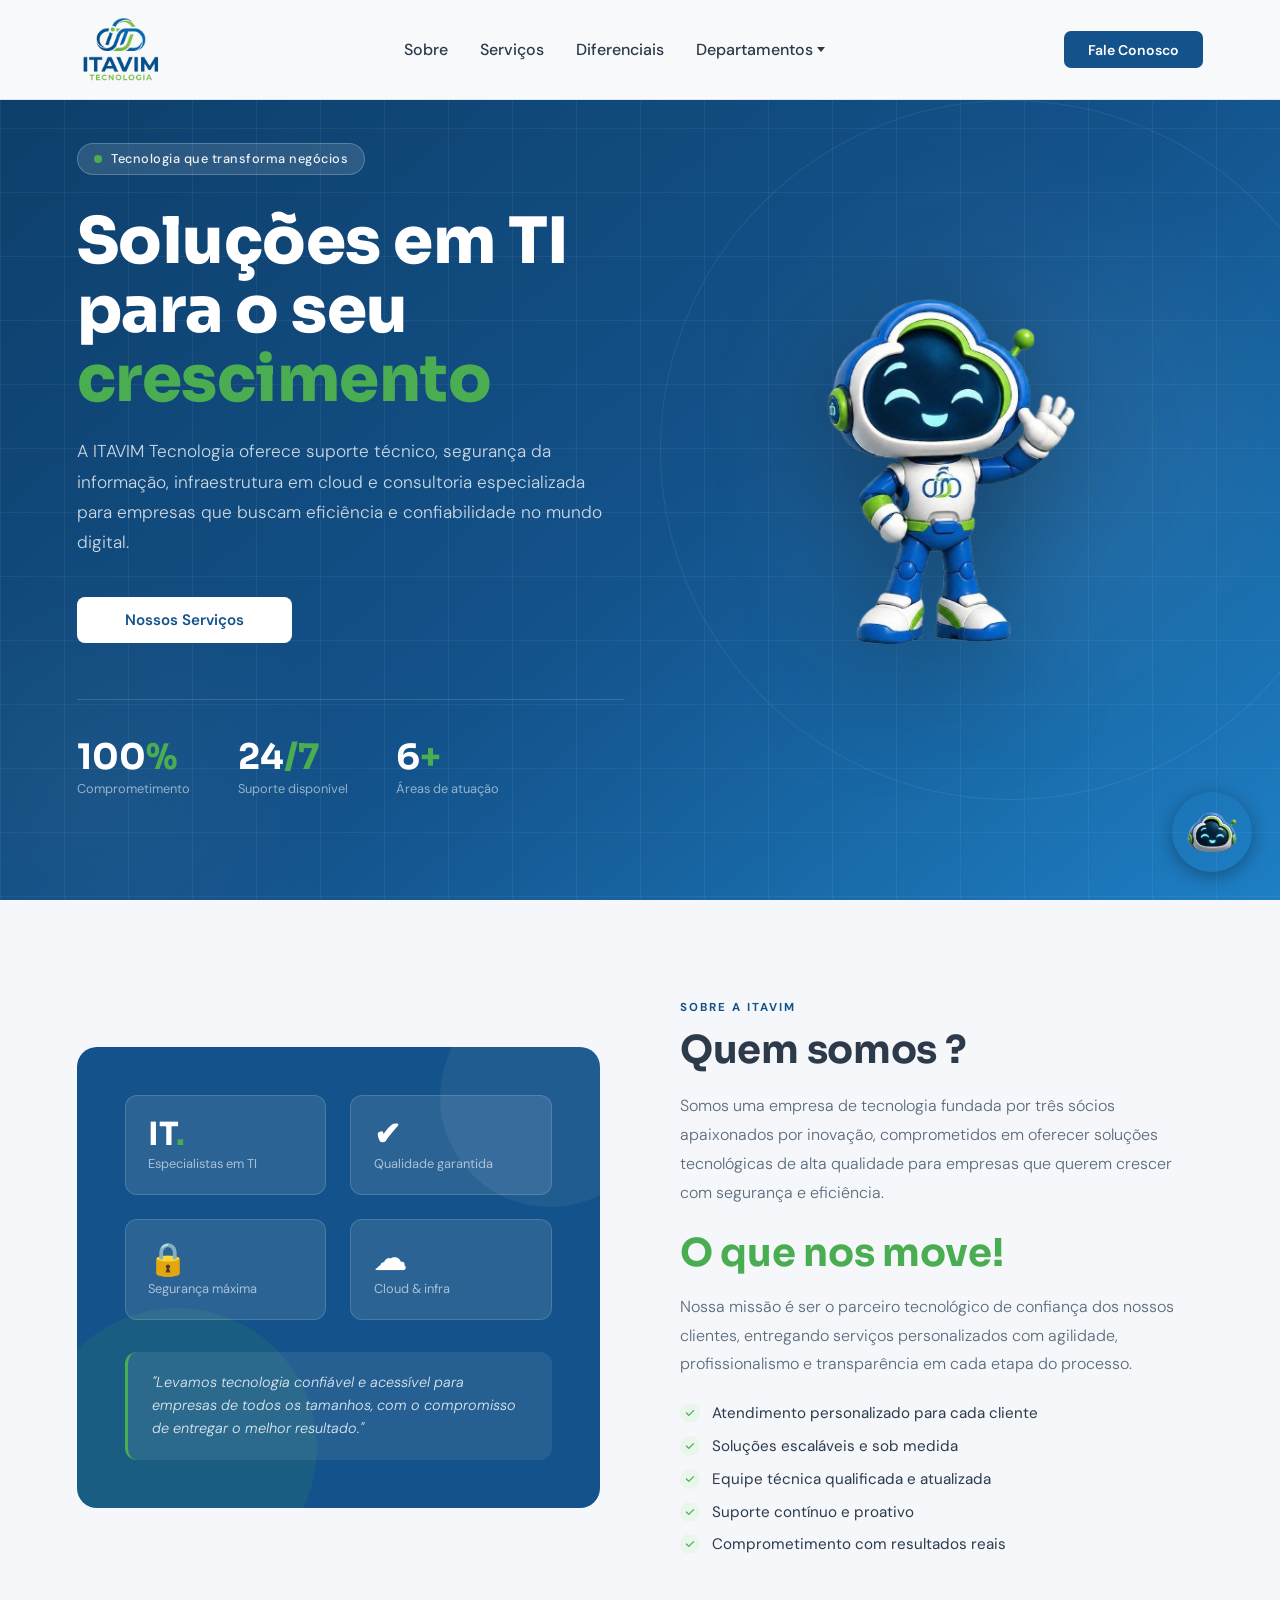
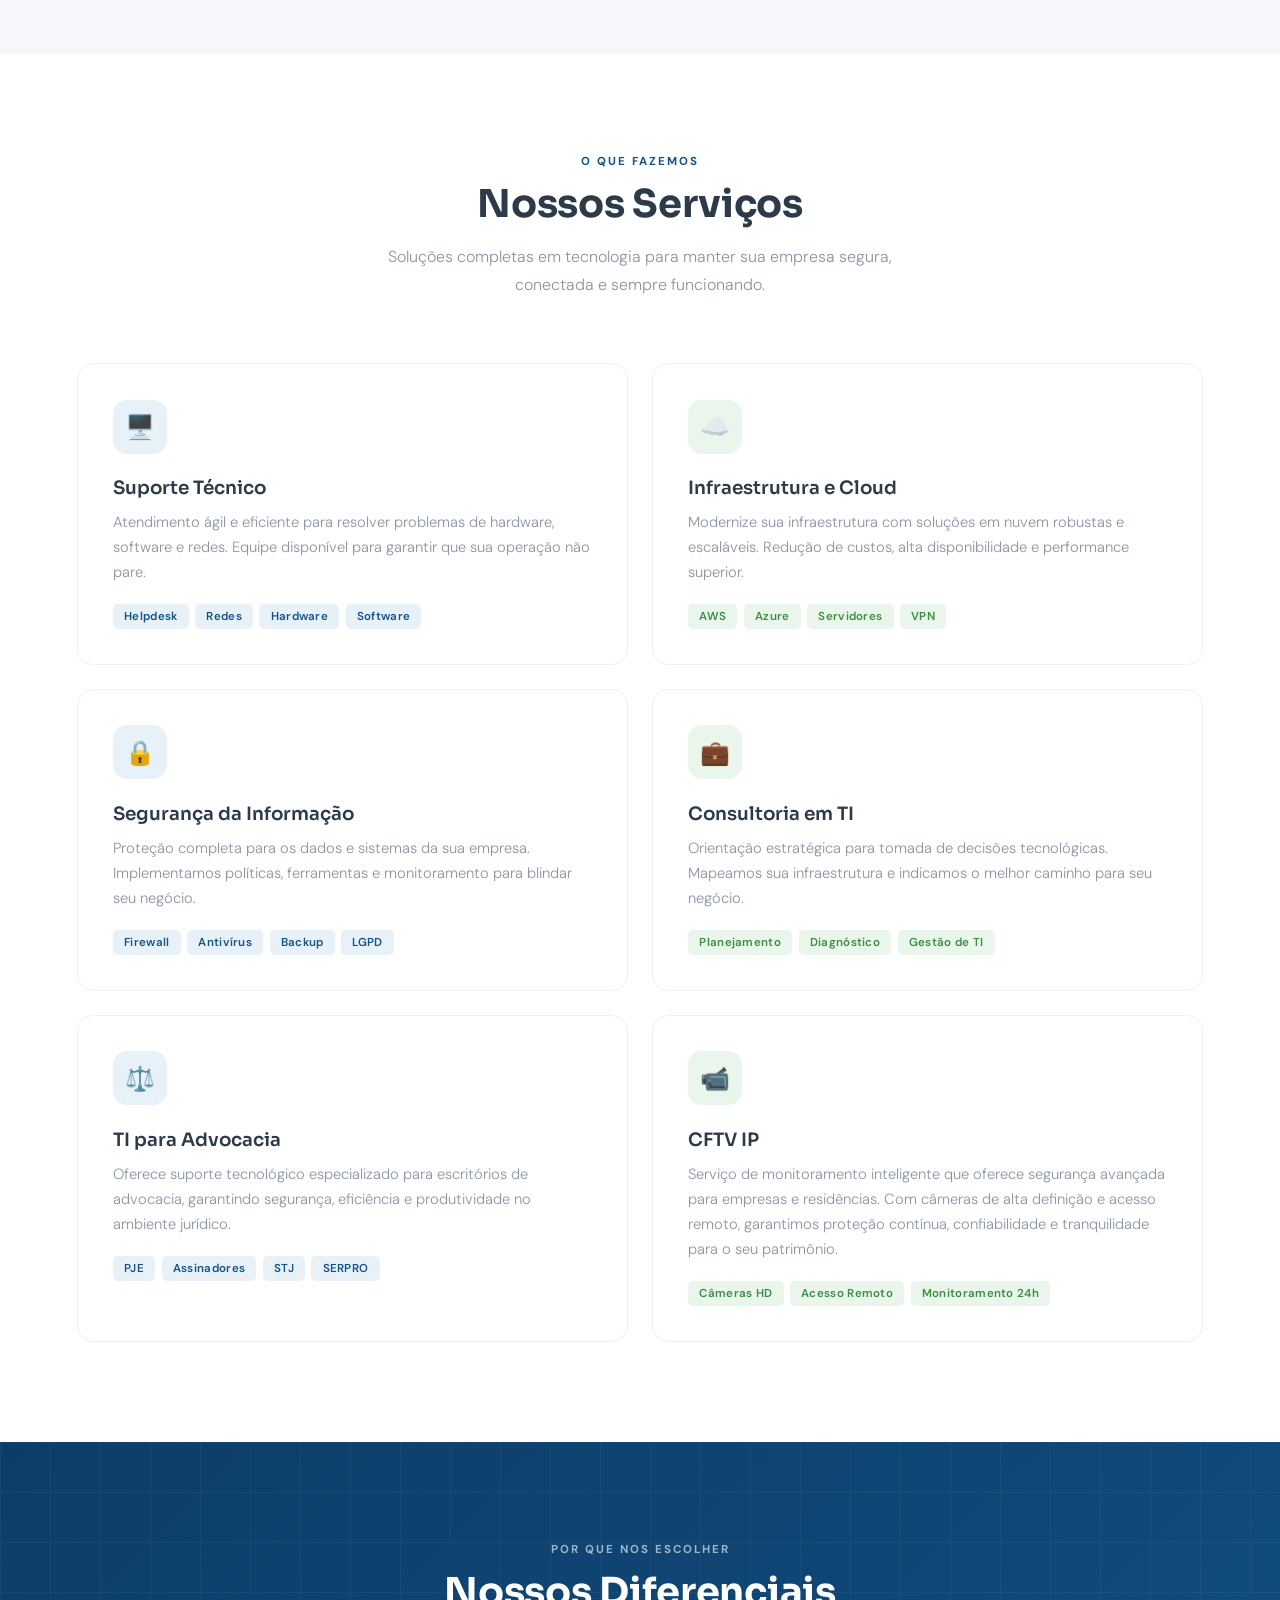
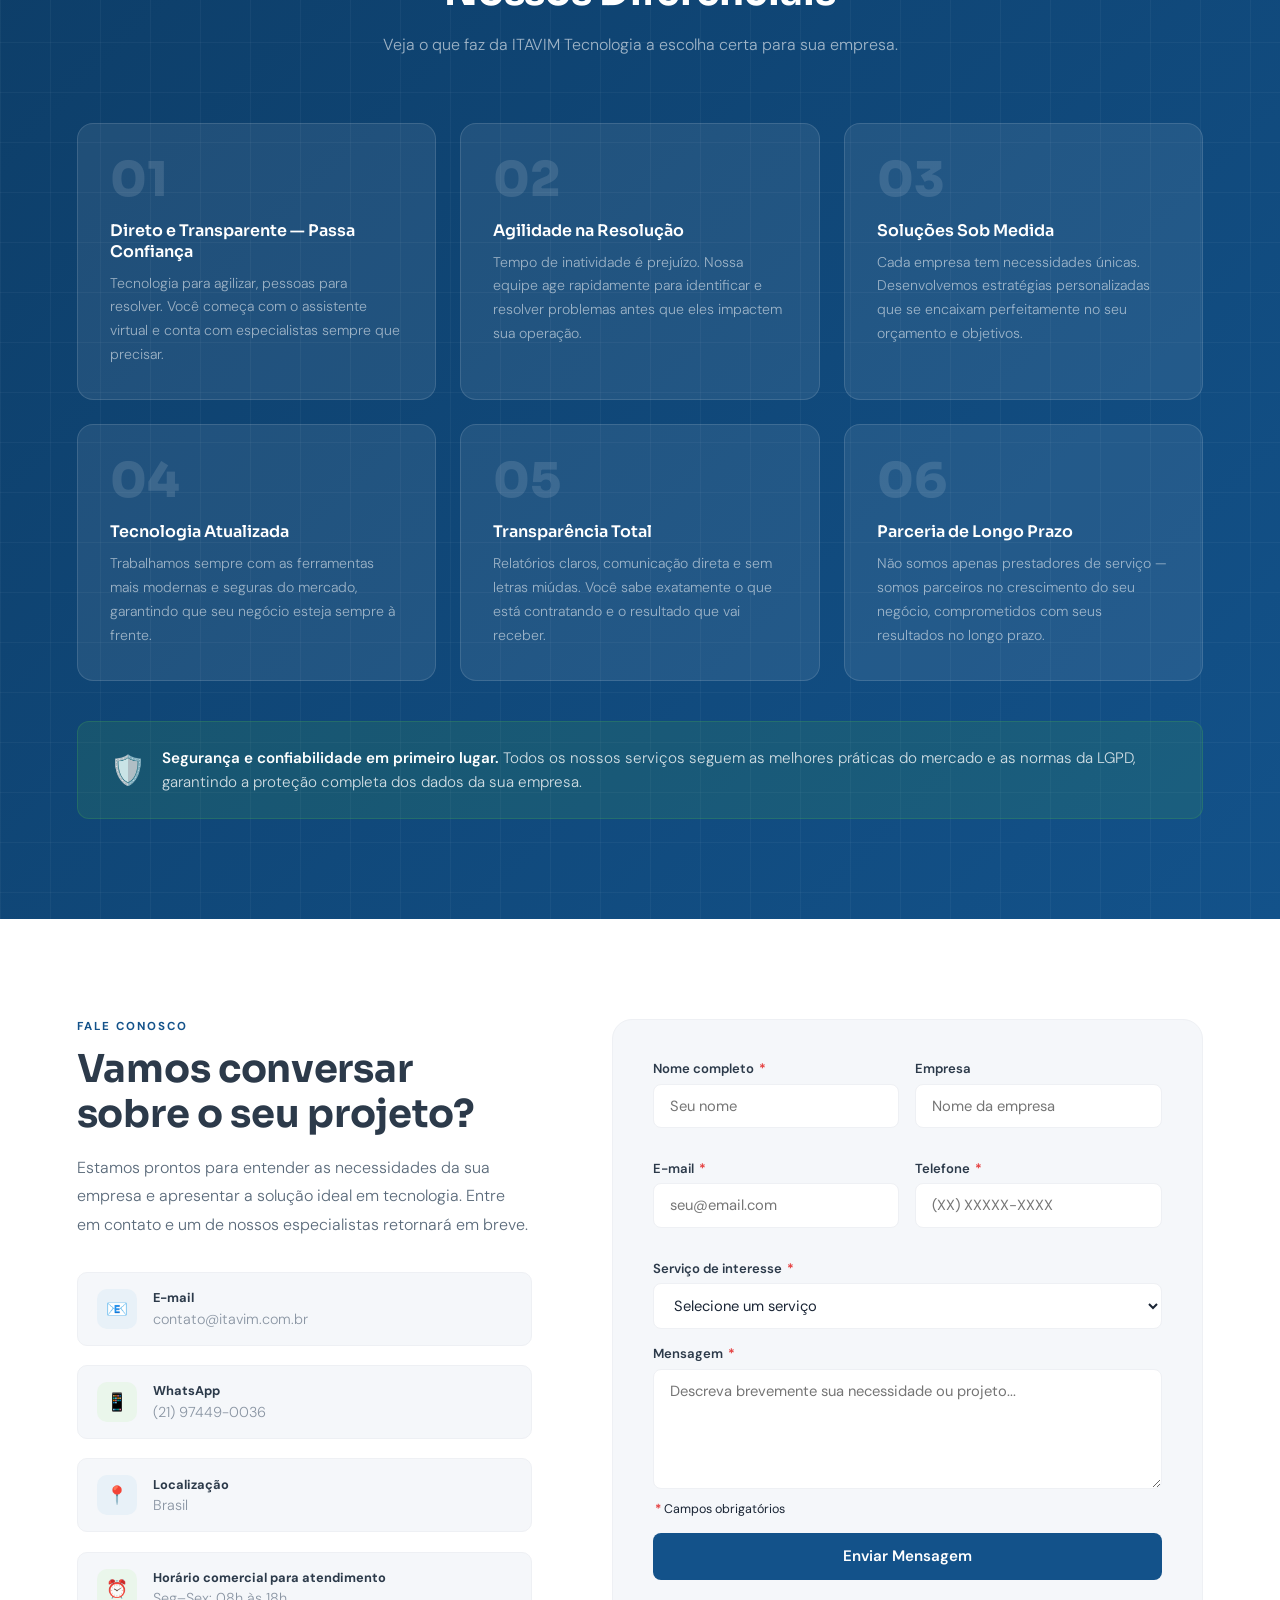
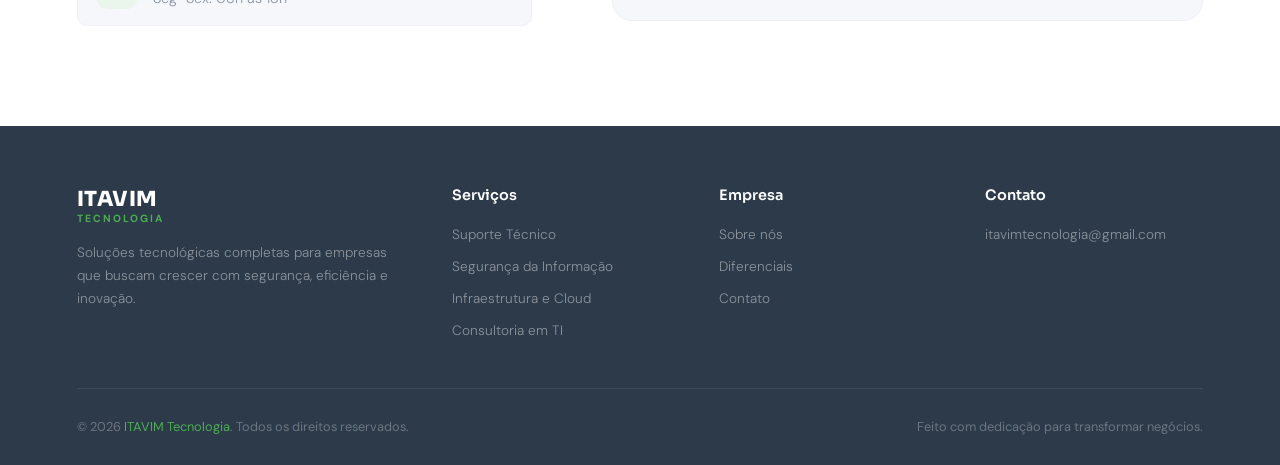
==== commit 5b250305: "remove home.html obsoleto e atualiza e-mail de contato no footer - Remove home.html (substituído por" ====
--- a/index.html
+++ b/index.html
@@ -1090,9 +1090,8 @@
     <div class="footer-col">
       <h4>Contato</h4>
       <ul>
-        <li><a href="#">contato@itavim.com.br</a></li>
-        <li><a href="#">WhatsApp</a></li>
-        <li><a href="#">LinkedIn</a></li>
+        <li><a href="#">itavimtecnologia@gmail.com</a></li>
+      
       </ul>
     </div>
   </div>
@@ -1169,7 +1168,7 @@
 // 1. Acesse https://web3forms.com
 // 2. Digite o e-mail da empresa e clique em "Get your Access Key"
 // 3. Copie a chave recebida no e-mail e cole abaixo
-const WEB3FORMS_KEY = 'SUA_CHAVE_AQUI';
+const WEB3FORMS_KEY = '2b5415f5-2655-4d59-88e6-15ff1c33816b';
 // ──────────────────────────────────────────────────────────────
 
 const contactForm = document.getElementById('contactForm');
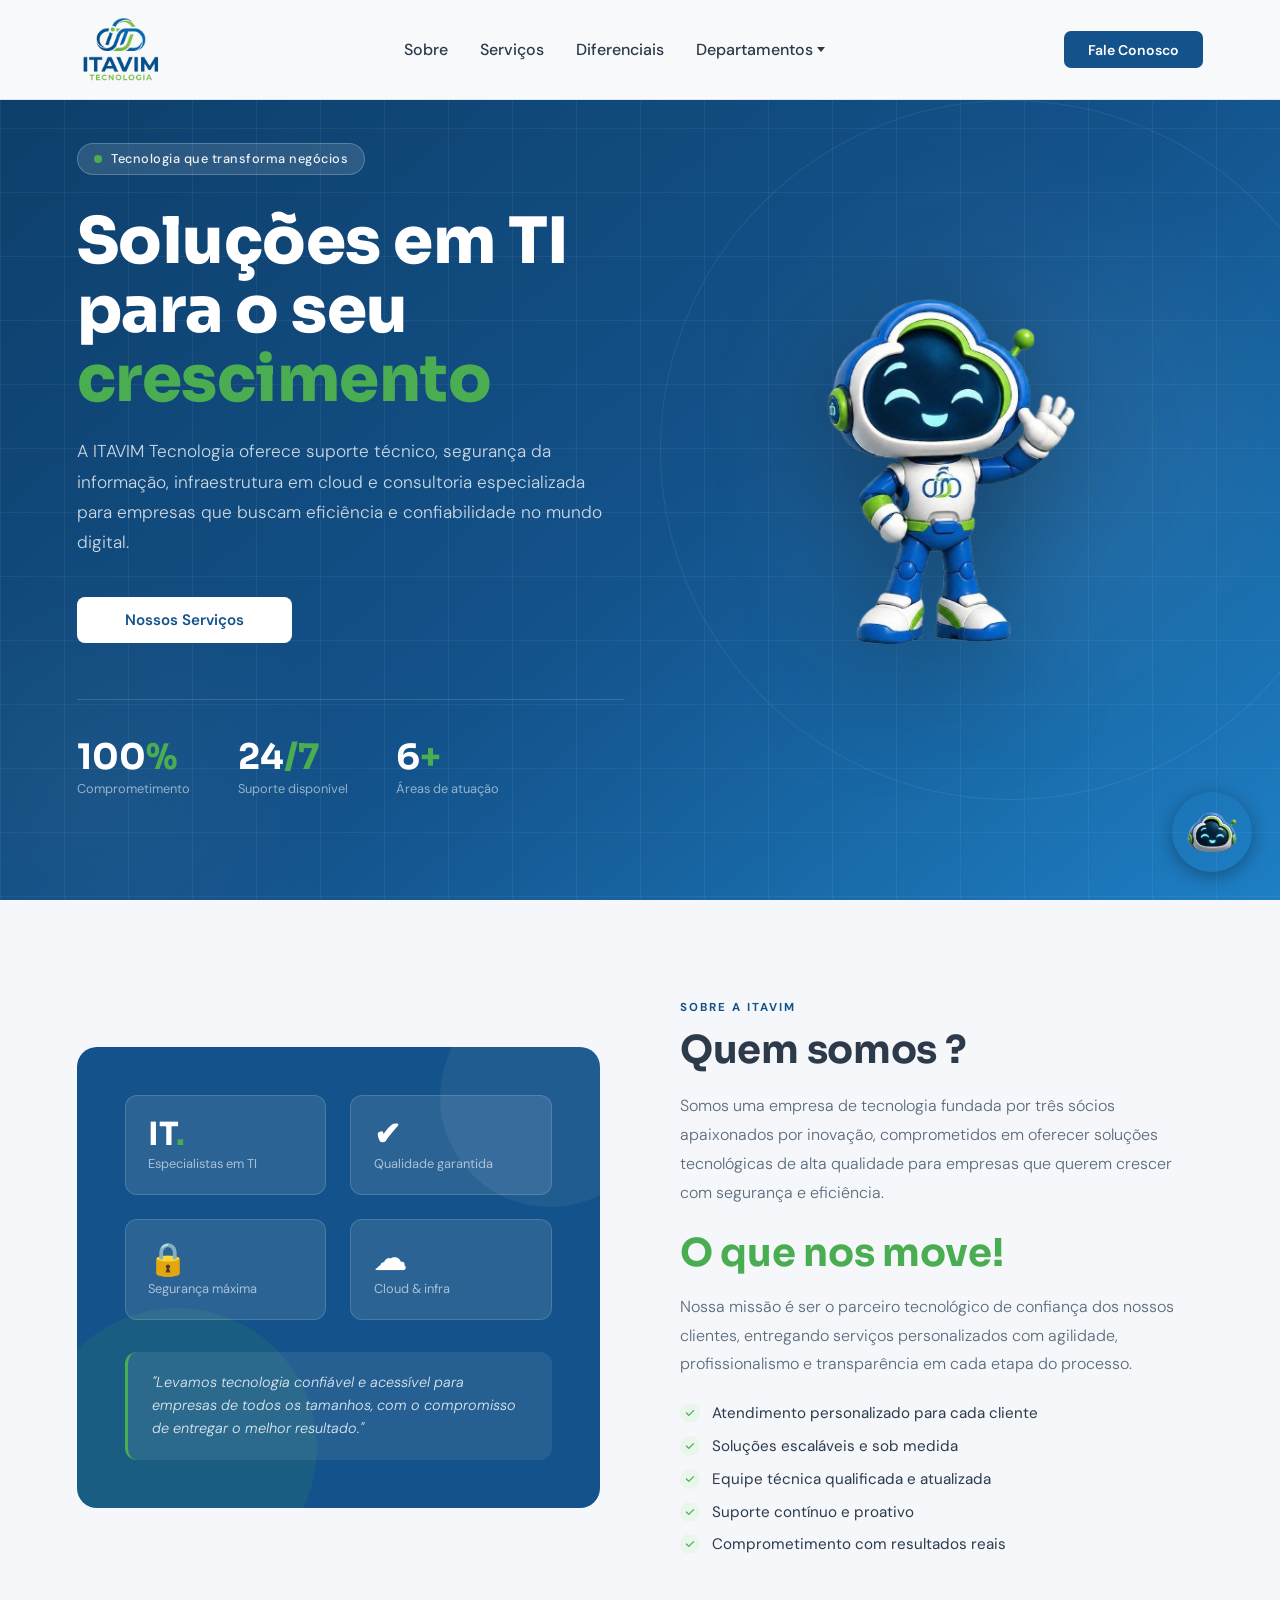
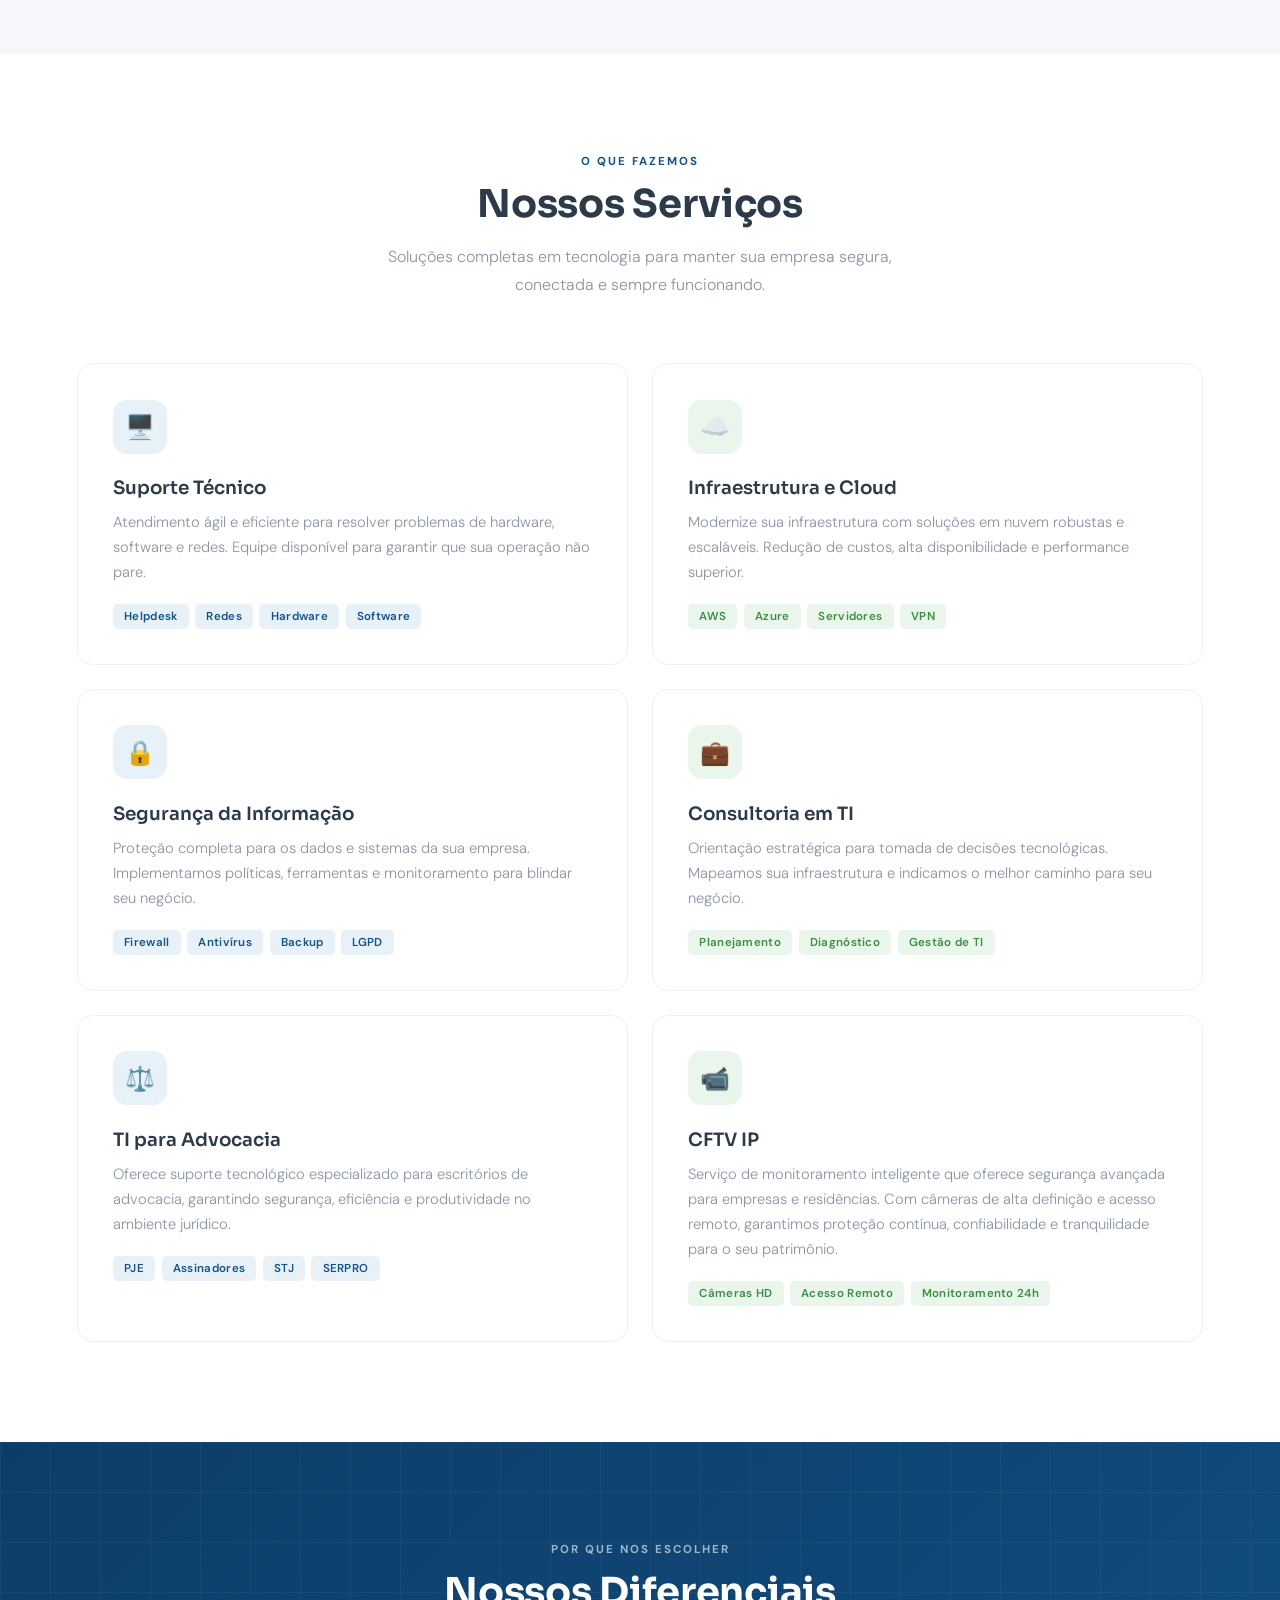
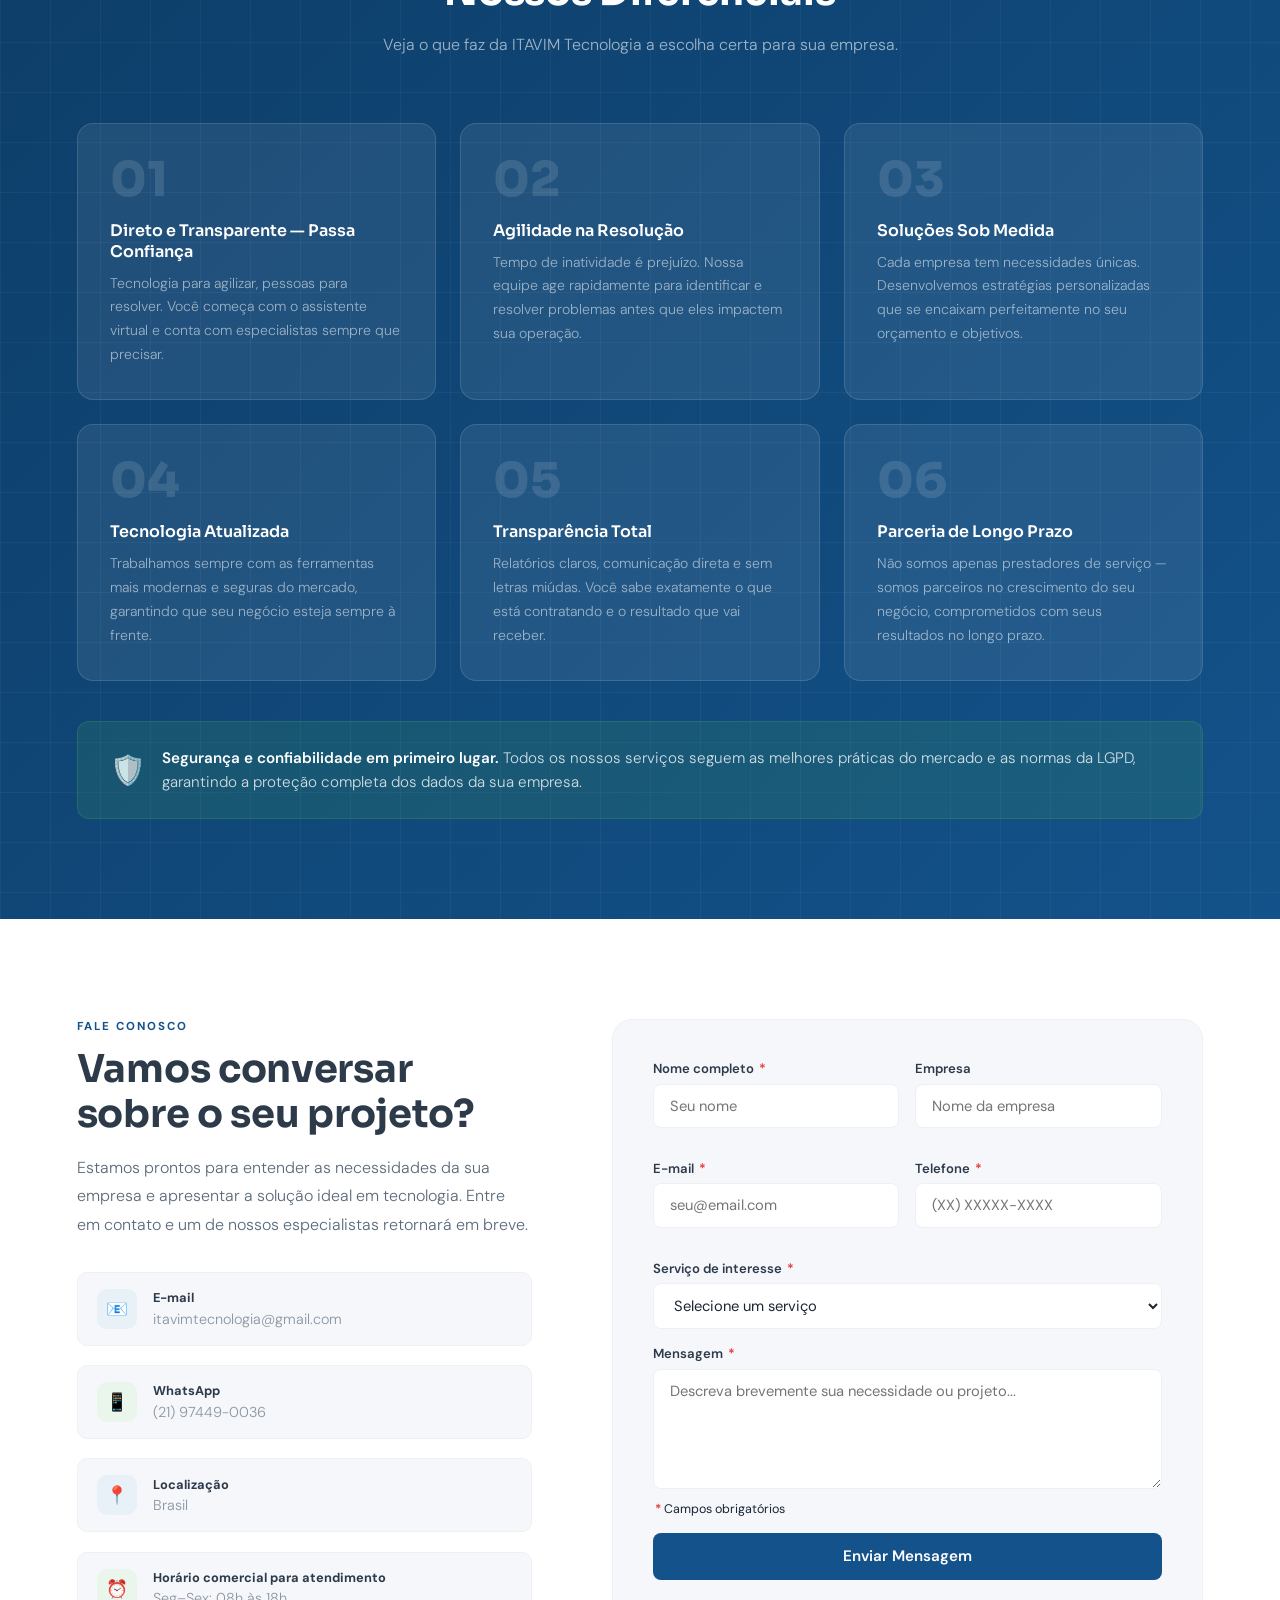
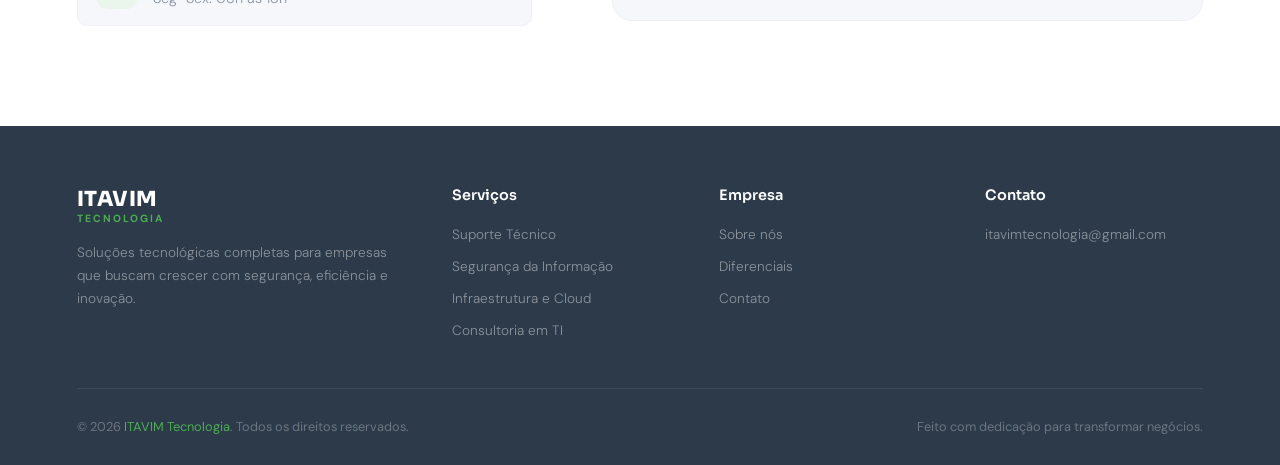
==== commit 2bf6b017: "substitui texto ITAVIM por imagem nuvem.png no drawer Co-Authored-By: Claude Sonnet 4.6 <noreply@ant" ====
--- a/index.html
+++ b/index.html
@@ -635,7 +635,7 @@
 <!-- DRAWER -->
 <div id="drawer">
   <div class="drawer-head">
-    <span>ITAVIM</span>
+    <img src="imagens/nuvem.png" alt="ITAVIM" style="height:36px;width:auto;">
     <button onclick="closeDrawer()">✕</button>
   </div>
   <nav>
@@ -961,7 +961,7 @@
           <div class="contact-item-icon ci-blue">📧</div>
           <div class="contact-item-text">
             <strong>E-mail</strong>
-            <span>contato@itavim.com.br</span>
+            <span>itavimtecnologia@gmail.com</span>
           </div>
         </div>
         <div class="contact-item">
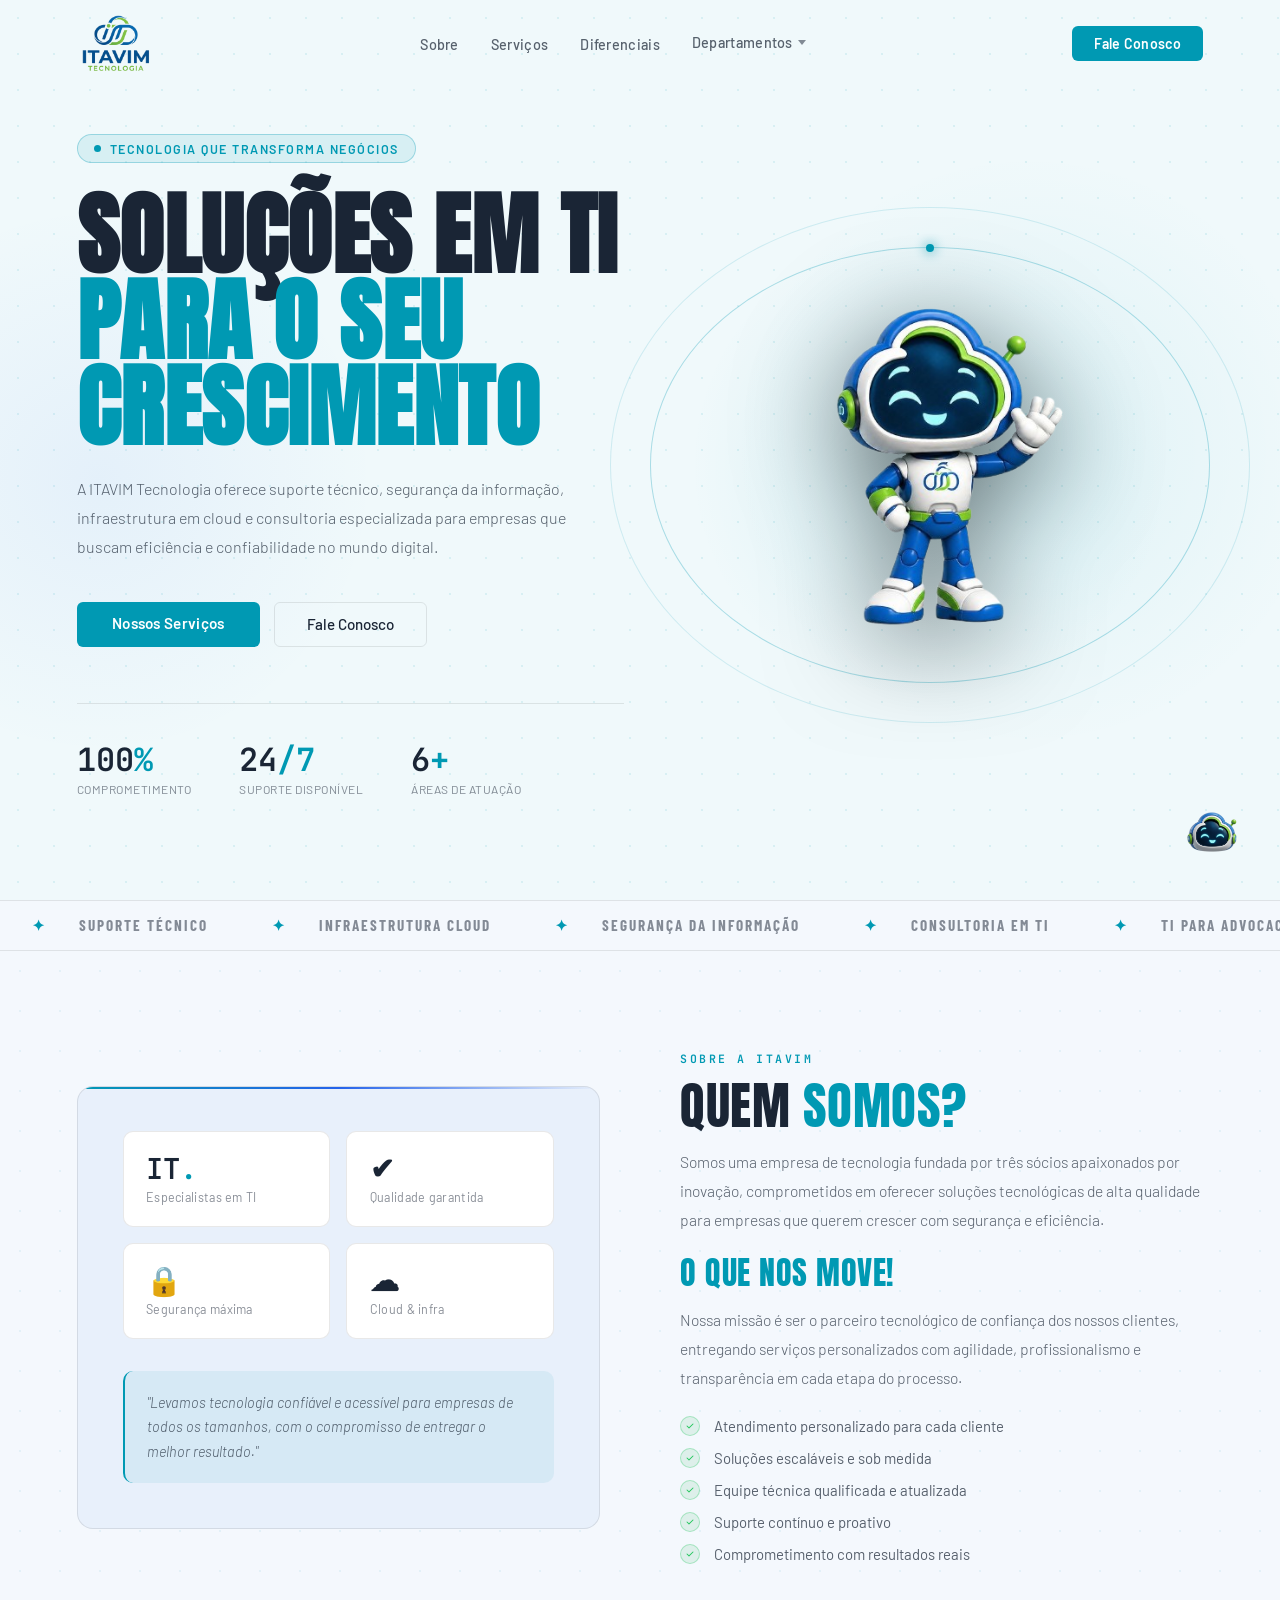
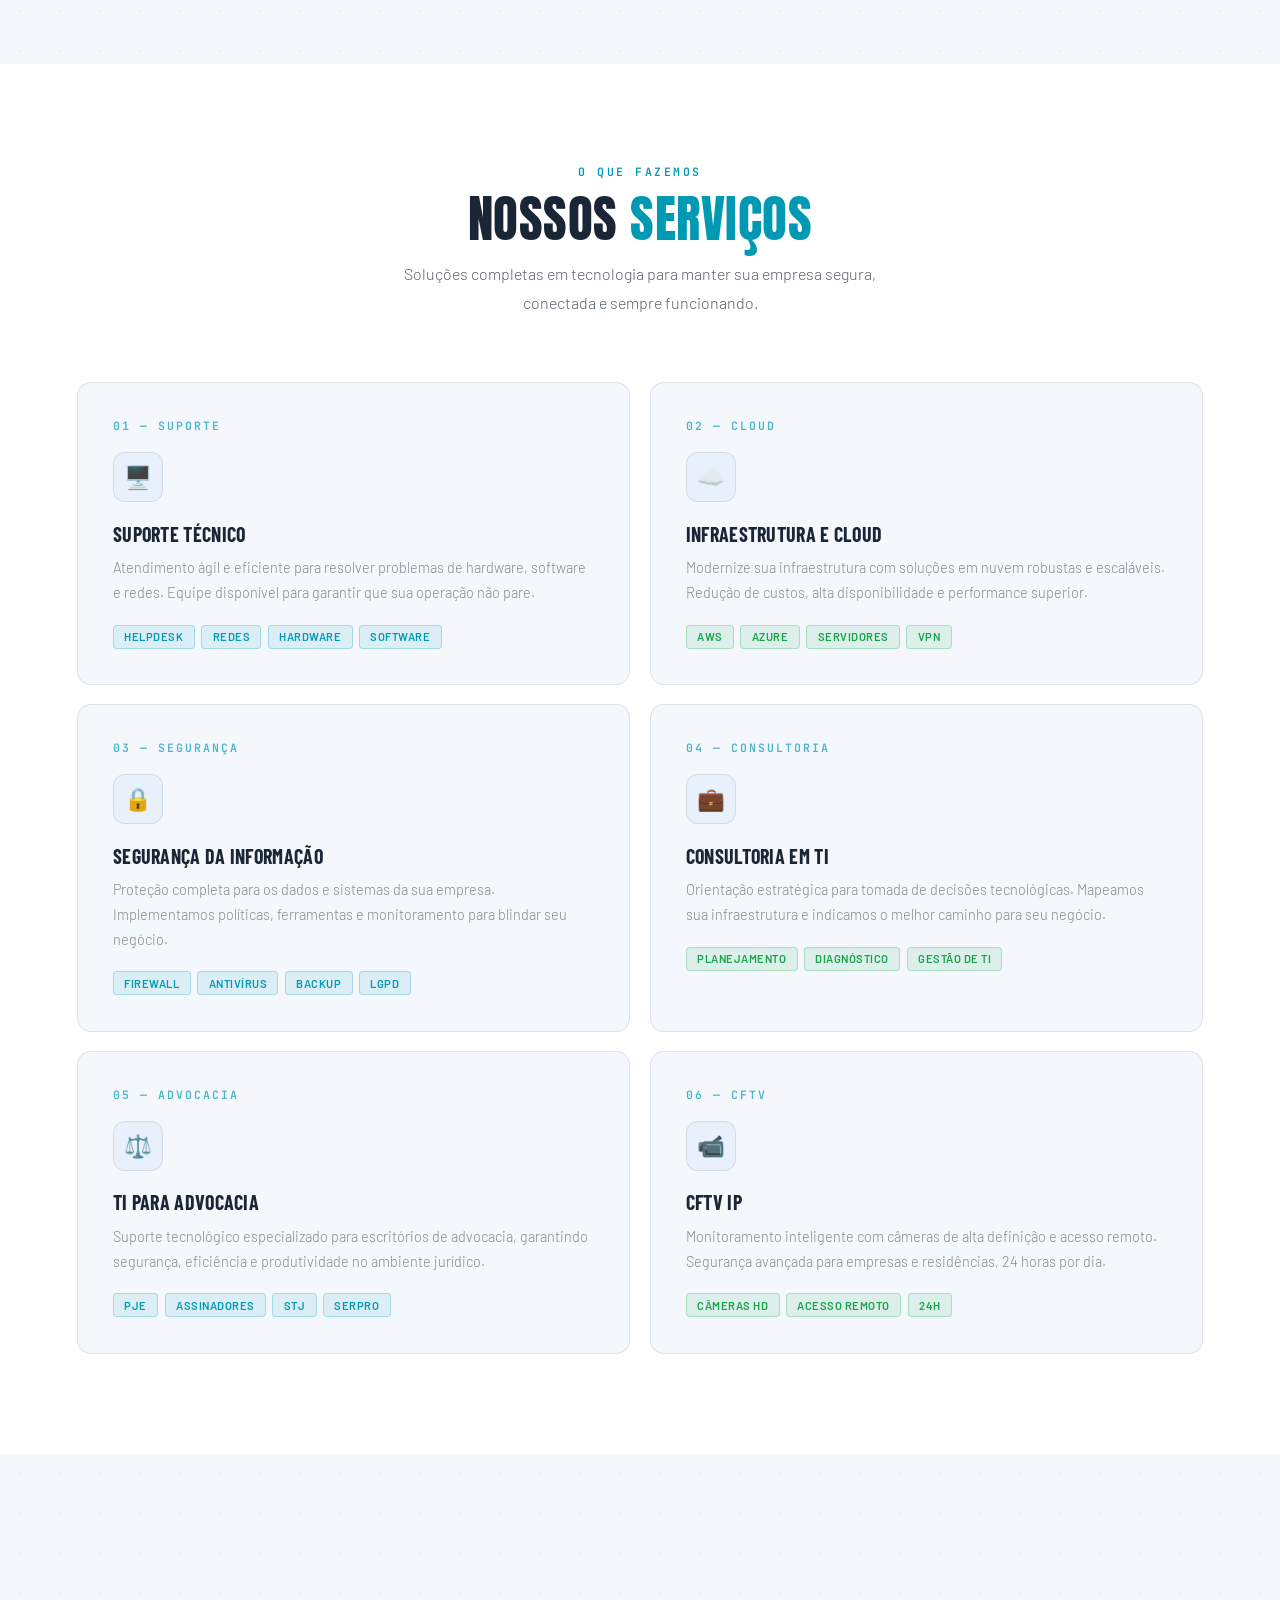
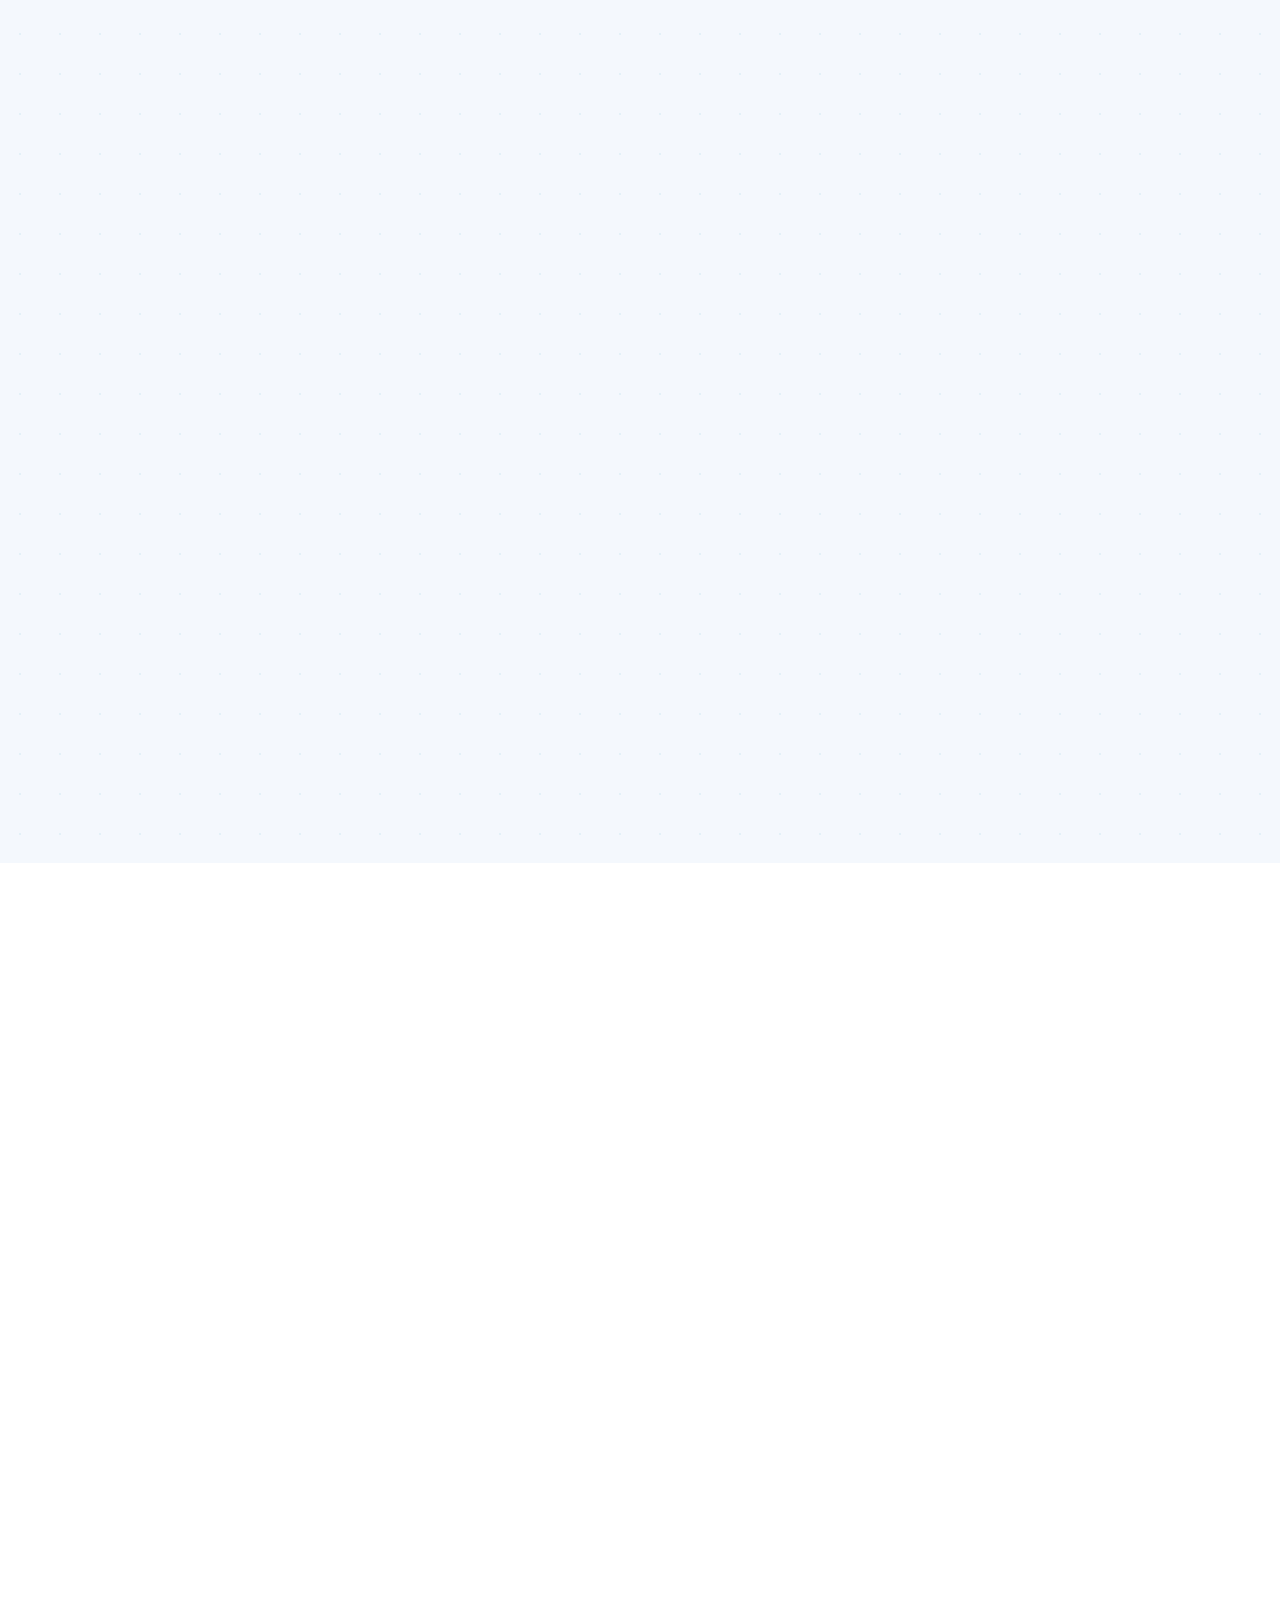
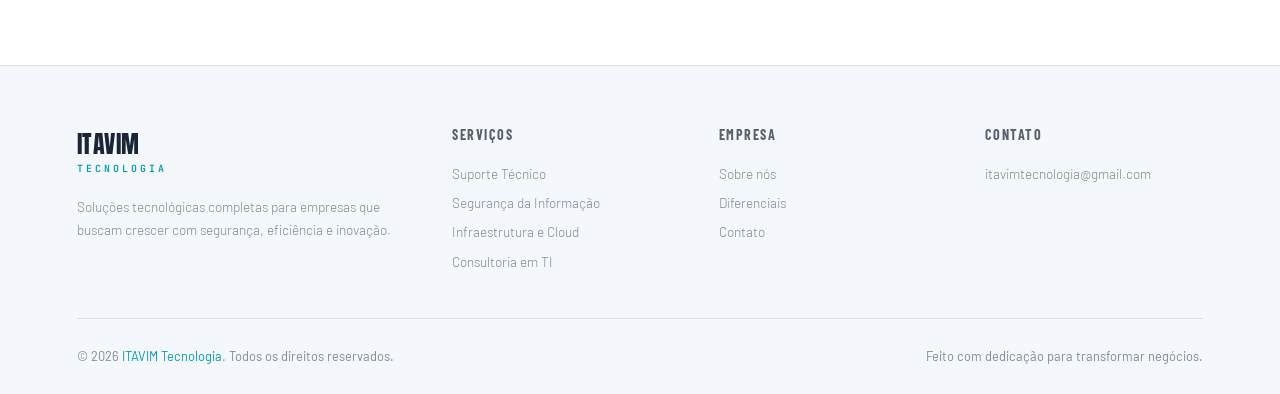
==== commit 801a900c: "converte site para white-mode e aplica melhorias visuais - white-mode em todas as páginas de departa" ====
--- a/index.html
+++ b/index.html
@@ -1,598 +1,578 @@
-﻿<!DOCTYPE html>
+<!DOCTYPE html>
 <html lang="pt-BR">
 <head>
 <meta charset="UTF-8"/>
 <meta name="viewport" content="width=device-width, initial-scale=1.0"/>
+<link rel="icon" href="imagens/nuvem.png" type="image/png"/>
 <meta name="referrer" content="strict-origin-when-cross-origin"/>
 <meta name="robots" content="index, follow"/>
 <title>ITAVIM Tecnologia</title>
-<link href="https://fonts.googleapis.com/css2?family=Sora:wght@300;400;600;700;800&family=DM+Sans:ital,wght@0,300;0,400;0,500;0,600;1,300&display=swap" rel="stylesheet"/>
+<link href="https://fonts.googleapis.com/css2?family=Anton&family=Barlow:ital,wght@0,300;0,400;0,500;0,600;1,300&family=Barlow+Condensed:wght@600;700;800&family=JetBrains+Mono:wght@400;600&display=swap" rel="stylesheet"/>
 <style>
 *{margin:0;padding:0;box-sizing:border-box;}
 :root{
-  --blue:#13528A;
-  --blue-dark:#0d3d67;
-  --blue-mid:#1a6ab0;
-  --blue-pale:#e8f1f8;
-  --green:#4aad52;
-  --green-dark:#3a8e41;
-  --green-light:#5cc465;
-  --green-pale:#eaf6eb;
-  --white:#ffffff;
-  --gray-bg:#f5f7fa;
-  --gray-light:#eef0f4;
-  --gray-mid:#8a95a3;
-  --gray-dark:#2c3a4a;
+  --bg:#ffffff;
+  --bg2:#f4f8fd;
+  --bg3:#e8f0fb;
+  --border:rgba(0,0,0,0.09);
+  --border-h:rgba(0,175,196,0.35);
+  --cyan:#0099b3;
+  --cyan-dim:rgba(0,153,179,0.1);
+  --cyan-glow:rgba(0,153,179,0.22);
+  --green:#16a34a;
+  --green-dim:rgba(22,163,74,0.1);
+  --blue:#2563eb;
   --text:#1a2535;
+  --muted:rgba(26,37,53,0.52);
+  --dim:rgba(26,37,53,0.72);
 }
 html{scroll-behavior:smooth;}
-body{font-family:'DM Sans',sans-serif;color:var(--text);background:var(--white);overflow-x:hidden;}
+body{font-family:'Barlow',sans-serif;color:var(--text);background:var(--bg);overflow-x:hidden;}
+
+/* ─── FADE-UP ─── */
+.fade-up{opacity:0;transform:translateY(28px);transition:opacity .65s ease,transform .65s ease;}
+.fade-up.visible{opacity:1;transform:none;}
+
+/* ─── SCROLLBAR ─── */
+::-webkit-scrollbar{width:6px;}
+::-webkit-scrollbar-track{background:var(--bg);}
+::-webkit-scrollbar-thumb{background:var(--cyan-glow);border-radius:3px;}
 
 /* ─── NAV ─── */
-nav#nav{
+#nav{
   position:fixed;top:0;left:0;right:0;z-index:200;
-  background:rgba(255,255,255,0.97);
-  border-bottom:1px solid rgba(19,82,138,0.1);
   display:flex;align-items:center;justify-content:space-between;
-  padding:0 6%;height:100px;
-  backdrop-filter:blur(10px);
-  transition:box-shadow .3s;
-}
-nav#nav.scrolled{box-shadow:0 2px 24px rgba(19,82,138,0.1);}
-.nav-logo{display:flex;align-items:center;gap:.7rem;text-decoration:none;}
-.nav-logo-icon{
-  width:38px;height:38px;
-  background:linear-gradient(135deg,var(--blue),var(--blue-mid));
-  border-radius:8px;
-  display:flex;align-items:center;justify-content:center;
-}
-.nav-logo-icon svg{width:22px;height:22px;fill:white;}
-.nav-logo-text{display:flex;flex-direction:column;line-height:1;}
-.nav-logo-text strong{
-  font-family:'Sora',sans-serif;font-weight:800;font-size:1.15rem;
-  color:var(--blue);letter-spacing:.5px;
-}
-.nav-logo-text span{font-size:.65rem;color:var(--green);font-weight:600;letter-spacing:2px;text-transform:uppercase;}
+  padding:0 6%;height:88px;
+  background:transparent;
+  transition:background .35s,border-color .35s;
+  border-bottom:1px solid transparent;
+}
+#nav.scrolled{
+  background:rgba(255,255,255,0.96);
+  border-bottom-color:var(--border);
+  backdrop-filter:blur(16px);
+  box-shadow:0 1px 24px rgba(0,0,0,0.08);
+}
+.nav-logo{display:flex;align-items:center;text-decoration:none;}
+.nav-logo img{height:78px;width:auto;}
 .nav-links{display:flex;gap:2rem;list-style:none;}
 .nav-links a{
-  text-decoration:none;color:var(--gray-dark);font-size:1rem;font-weight:500;
-  transition:color .2s;position:relative;
+  text-decoration:none;color:var(--dim);font-size:.9rem;font-weight:500;
+  letter-spacing:.3px;transition:color .2s;position:relative;
 }
 .nav-links a::after{
-  content:'';position:absolute;bottom:-4px;left:0;right:0;height:2px;
-  background:var(--blue);transform:scaleX(0);transition:transform .2s;border-radius:1px;
-}
-.nav-links a:hover{color:var(--blue);}
+  content:'';position:absolute;bottom:-4px;left:0;right:0;height:1px;
+  background:var(--cyan);transform:scaleX(0);transition:transform .2s;
+}
+.nav-links a:hover{color:var(--text);}
 .nav-links a:hover::after{transform:scaleX(1);}
 
-/* ─── DROPDOWN ─── */
+/* DROPDOWN */
 .nav-dropdown{position:relative;}
-.nav-dropdown>a{display:flex;align-items:center;gap:.3rem;}
+.nav-dropdown>a{display:flex;align-items:center;gap:.35rem;}
 .nav-dropdown>a::after{display:none;}
-.nav-dropdown>a .dd-arrow{
+.dd-arrow{
   display:inline-block;width:0;height:0;
   border-left:4px solid transparent;border-right:4px solid transparent;
-  border-top:5px solid var(--gray-dark);
-  transition:transform .2s;flex-shrink:0;
+  border-top:5px solid var(--muted);transition:transform .2s;
 }
 .nav-dropdown:hover>a .dd-arrow{transform:rotate(180deg);}
-.nav-dropdown:hover>a{color:var(--blue);}
+.nav-dropdown:hover>a{color:var(--text);}
 .dropdown-menu{
   position:absolute;top:100%;left:50%;
-  background:var(--white);border:1px solid rgba(19,82,138,0.12);
-  border-radius:10px;box-shadow:0 8px 28px rgba(19,82,138,0.13);
-  min-width:160px;
-  padding:14px 0 .4rem;
+  background:var(--bg2);border:1px solid var(--border);
+  border-radius:10px;box-shadow:0 16px 48px rgba(0,0,0,.6);
+  min-width:180px;padding:10px 0 8px;
   opacity:0;pointer-events:none;
   transform:translateX(-50%) translateY(-6px);
-  transition:opacity .2s,transform .2s;
-  z-index:300;
-}
-.nav-dropdown:hover .dropdown-menu{
-  opacity:1;pointer-events:all;
-  transform:translateX(-50%) translateY(0);
-}
+  transition:opacity .2s,transform .2s;z-index:300;
+}
+.nav-dropdown:hover .dropdown-menu{opacity:1;pointer-events:all;transform:translateX(-50%) translateY(0);}
 .dropdown-menu a{
-  display:block;padding:.6rem 1.2rem;
-  font-size:.9rem;font-weight:500;color:var(--gray-dark);
-  text-decoration:none;transition:background .15s,color .15s;
-  white-space:nowrap;
-}
-.dropdown-menu a:hover{background:var(--blue-pale);color:var(--blue);}
+  display:flex;align-items:center;gap:.6rem;
+  padding:.6rem 1.2rem;font-size:.85rem;font-weight:500;
+  color:var(--dim);text-decoration:none;
+  transition:color .15s,background .15s;white-space:nowrap;
+}
+.dropdown-menu a:hover{background:var(--cyan-dim);color:var(--cyan);}
+.dd-dot{display:inline-block;width:6px;height:6px;border-radius:50%;flex-shrink:0;}
 
 .nav-cta{
-  background:var(--blue);color:var(--white);border:none;
-  padding:.6rem 1.5rem;border-radius:7px;font-family:'DM Sans',sans-serif;
-  font-size:.88rem;font-weight:600;cursor:pointer;transition:background .2s,transform .15s;
+  background:var(--cyan);color:#fff;
+  padding:.55rem 1.4rem;border-radius:6px;
+  font-family:'Barlow',sans-serif;font-weight:600;font-size:.88rem;
+  letter-spacing:.3px;cursor:pointer;transition:box-shadow .25s,transform .2s;
   text-decoration:none;
 }
-.nav-cta:hover{background:var(--blue-dark);transform:translateY(-1px);}
+.nav-cta:hover{box-shadow:0 0 22px var(--cyan-glow);transform:translateY(-1px);}
 
 /* ─── HERO ─── */
-
-.hero-mascot{
+.hero{
+  min-height:100vh;
+  background:var(--bg);
+  display:grid;grid-template-columns:1fr 1fr;align-items:center;
+  position:relative;overflow:hidden;
+  padding:110px 6% 80px;gap:2rem;
+}
+.hero-bg-grid{position:absolute;inset:0;pointer-events:none;background:rgba(0,153,179,.06);}
+.hero-dots{
+  position:absolute;inset:0;pointer-events:none;
+  background-image:radial-gradient(rgba(0,153,179,.1) 1px,transparent 1px);
+  background-size:36px 36px;
+}
+.hero-glow-l{
+  position:absolute;left:-200px;top:20%;
+  width:600px;height:600px;border-radius:50%;
+  background:radial-gradient(circle,rgba(37,99,235,.06) 0%,transparent 65%);
+  pointer-events:none;
+}
+.hero-glow-r{
+  position:absolute;right:-100px;top:50%;transform:translateY(-50%);
+  width:700px;height:700px;border-radius:50%;
+  background:radial-gradient(circle,rgba(0,153,179,.07) 0%,transparent 60%);
+  pointer-events:none;
+}
+.hero-content{position:relative;z-index:2;}
+.hero-badge{
+  display:inline-flex;align-items:center;gap:.55rem;
+  background:rgba(0,153,179,.1);border:1px solid rgba(0,153,179,.3);
+  color:var(--cyan);font-size:.78rem;font-weight:600;letter-spacing:1.5px;
+  text-transform:uppercase;padding:.4rem 1rem;border-radius:30px;
+  margin-bottom:1.8rem;
+}
+.badge-dot{
+  width:7px;height:7px;border-radius:50%;background:var(--cyan);
+  animation:pulse 2s infinite;
+}
+@keyframes pulse{0%,100%{opacity:1;box-shadow:0 0 0 0 var(--cyan-glow);}50%{opacity:.5;box-shadow:0 0 0 6px transparent;}}
+
+.hero h1{
+  font-family:'Anton',sans-serif;
+  font-size:clamp(3.4rem,7vw,5.8rem);
+  line-height:.96;letter-spacing:.5px;
+  color:var(--text);margin-bottom:1.6rem;
+  text-transform:uppercase;
+}
+.hero h1 .line2{
+  color:var(--cyan);
+}
+.hero-desc{
+  color:var(--dim);font-size:1rem;line-height:1.8;
+  margin-bottom:2.5rem;max-width:490px;font-weight:300;
+}
+.hero-actions{display:flex;gap:.9rem;flex-wrap:wrap;}
+.btn-primary{
+  background:var(--cyan);color:#fff;
+  padding:.8rem 2.2rem;border:none;border-radius:6px;
+  font-family:'Barlow',sans-serif;font-weight:600;font-size:.95rem;
+  cursor:pointer;text-decoration:none;display:inline-block;letter-spacing:.3px;
+  transition:box-shadow .25s,transform .2s;
+}
+.btn-primary:hover{box-shadow:0 0 30px var(--cyan-glow);transform:translateY(-2px);}
+.btn-outline{
+  background:transparent;color:var(--text);
+  padding:.8rem 2rem;border:1px solid var(--border);border-radius:6px;
+  font-family:'Barlow',sans-serif;font-weight:500;font-size:.95rem;
+  cursor:pointer;text-decoration:none;display:inline-block;
+  transition:border-color .2s,background .2s;
+}
+.btn-outline:hover{border-color:var(--cyan);background:var(--cyan-dim);}
+
+.hero-stats{
+  display:flex;gap:3rem;margin-top:3.5rem;
+  padding-top:2.5rem;border-top:1px solid var(--border);
+}
+.stat-num{
+  font-family:'JetBrains Mono',monospace;font-weight:600;font-size:2rem;
+  color:var(--text);line-height:1;
+}
+.stat-num .accent{color:var(--cyan);}
+.stat-lbl{color:var(--muted);font-size:.75rem;margin-top:.35rem;letter-spacing:.5px;text-transform:uppercase;}
+
+/* Mascote */
+.hero-visual{
   position:relative;z-index:2;
   display:flex;align-items:center;justify-content:center;
 }
-.hero-mascot img{
-  width:100%;max-width:620px;
-  filter:drop-shadow(0 30px 60px rgba(0,0,0,0.35));
-  animation:float 4s ease-in-out infinite;
-}
-@keyframes float{
-  0%,100%{transform:translateY(0);}
-  50%{transform:translateY(-18px);}
-}
-
-.hero{
-  min-height:100vh;
-  background:linear-gradient(140deg, var(--blue-dark) 0%, var(--blue) 55%, #1e7fc4 100%);
-  display:grid;grid-template-columns:1fr 1fr;align-items:center;
-  position:relative;overflow:hidden;
-  padding:120px 6% 80px;
-  gap:2rem;
-}
-.hero-bg-grid{
-  position:absolute;inset:0;
-  background-image:
-    linear-gradient(rgba(255,255,255,.05) 1px,transparent 1px),
-    linear-gradient(90deg,rgba(255,255,255,.05) 1px,transparent 1px);
-  background-size:64px 64px;
-}
-.hero-orb1{
-  position:absolute;right:-80px;top:50%;transform:translateY(-50%);
-  width:700px;height:700px;border-radius:50%;
-  background:radial-gradient(circle,rgba(255,255,255,.07) 0%,transparent 65%);
-  border:1px solid rgba(255,255,255,.08);
-}
-.hero-orb2{
-  position:absolute;right:120px;top:50%;transform:translateY(-50%);
-  width:420px;height:420px;border-radius:50%;
-  background:radial-gradient(circle,rgba(74,173,82,.15) 0%,transparent 70%);
-  border:1px solid rgba(74,173,82,.2);
-}
-.hero-orb3{
-  position:absolute;left:-150px;bottom:-150px;
-  width:500px;height:500px;border-radius:50%;
-  background:radial-gradient(circle,rgba(255,255,255,.04) 0%,transparent 70%);
-}
-.hero-content{position:relative;z-index:2;max-width:100%;}
-.hero-badge{
-  display:inline-flex;align-items:center;gap:.6rem;
-  background:rgba(255,255,255,.12);border:1px solid rgba(255,255,255,.22);
-  color:rgba(255,255,255,.92);font-size:.8rem;padding:.4rem 1rem;
-  border-radius:30px;margin-bottom:2rem;font-weight:500;letter-spacing:.5px;
-}
-.badge-dot{width:8px;height:8px;border-radius:50%;background:var(--green);display:inline-block;animation:pulse 2s infinite;}
-@keyframes pulse{0%,100%{opacity:1;}50%{opacity:.4;}}
-.hero h1{
-  font-family:'Sora',sans-serif;font-weight:800;
-  font-size:clamp(2.6rem,5vw,4rem);line-height:1.08;
-  color:var(--white);margin-bottom:1.4rem;letter-spacing:-.5px;
-}
-.hero h1 .accent{color:var(--green) !important;font-weight:800;}
-.hero-desc{
-  color:rgba(255,255,255,.78);font-size:1.08rem;line-height:1.75;
-  margin-bottom:2.5rem;max-width:530px;font-weight:300;
-}
-.hero-actions{display:flex;gap:1rem;flex-wrap:wrap;}
-.btn-white{
-  background:var(--white);color:var(--blue);
-  padding:.8rem 2rem;border:none;border-radius:8px;
-  font-family:'DM Sans',sans-serif;font-weight:600;font-size:.95rem;
-  cursor:pointer;transition:transform .2s,box-shadow .2s;
-  text-decoration:none;display:inline-block;
-}
-.btn-white:hover{transform:translateY(-2px);box-shadow:0 10px 30px rgba(0,0,0,.2);}
-.btn-ghost{
-  background:transparent;color:var(--white);
-  padding:.8rem 2rem;border:1.5px solid rgba(255,255,255,.45);border-radius:8px;
-  font-family:'DM Sans',sans-serif;font-weight:500;font-size:.95rem;
-  cursor:pointer;transition:all .2s;text-decoration:none;display:inline-block;
-}
-.btn-ghost:hover{border-color:var(--white);background:rgba(255,255,255,.1);}
-.hero-stats{
-  display:flex;gap:3rem;margin-top:3.5rem;
-  padding-top:2.5rem;border-top:1px solid rgba(255,255,255,.15);
-}
-.stat-num{
-  font-family:'Sora',sans-serif;font-weight:700;font-size:2.2rem;
-  color:var(--white);line-height:1;
-}
-.stat-num .g{color:var(--green);}
-.stat-lbl{color:rgba(255,255,255,.55);font-size:.8rem;margin-top:.3rem;font-weight:400;}
-
-/* ─── SECTION BASE ─── */
+.mascote-wrap{
+  position:relative;display:inline-flex;align-items:center;justify-content:center;
+}
+.mascote-ring{
+  position:absolute;inset:-30px;border-radius:50%;
+  border:1px solid rgba(0,153,179,.3);
+  animation:spin 18s linear infinite;
+}
+.mascote-ring::before{
+  content:'';position:absolute;top:-4px;left:50%;transform:translateX(-50%);
+  width:8px;height:8px;border-radius:50%;background:var(--cyan);
+  box-shadow:0 0 12px var(--cyan);
+}
+@keyframes spin{from{transform:rotate(0deg);}to{transform:rotate(360deg);}}
+.mascote-ring2{
+  position:absolute;inset:-70px;border-radius:50%;
+  border:1px solid rgba(0,153,179,.15);
+  animation:spin 32s linear infinite reverse;
+}
+.mascote-glow{
+  position:absolute;inset:-40px;border-radius:50%;
+  background:radial-gradient(circle,rgba(0,153,179,.1) 0%,transparent 65%);
+}
+.mascote-img{
+  width:100%;max-width:500px;position:relative;z-index:1;
+  filter:drop-shadow(0 20px 50px rgba(0,0,0,.5));
+  animation:float 5s ease-in-out infinite;
+}
+@keyframes float{0%,100%{transform:translateY(0);}50%{transform:translateY(-16px);}}
+
+/* ─── TICKER ─── */
+.ticker{
+  background:var(--bg2);border-top:1px solid var(--border);border-bottom:1px solid var(--border);
+  padding:.9rem 0;overflow:hidden;white-space:nowrap;
+}
+.ticker-inner{
+  display:inline-flex;gap:0;
+  animation:ticker 22s linear infinite;
+}
+@keyframes ticker{from{transform:translateX(0);}to{transform:translateX(-50%);}}
+.ticker-item{
+  font-family:'Barlow Condensed',sans-serif;font-weight:700;font-size:.95rem;
+  letter-spacing:2px;text-transform:uppercase;color:var(--muted);
+  padding:0 2rem;
+}
+.ticker-item span{color:var(--cyan);margin-right:2rem;}
+
+/* ─── SECTIONS ─── */
 section{padding:100px 6%;}
 .sec-tag{
-  font-size:.72rem;font-weight:700;color:var(--blue);letter-spacing:2px;
-  text-transform:uppercase;margin-bottom:.8rem;display:block;
+  font-family:'JetBrains Mono',monospace;font-size:.72rem;font-weight:600;
+  color:var(--cyan);letter-spacing:2.5px;text-transform:uppercase;
+  margin-bottom:.9rem;display:block;
 }
 .sec-title{
-  font-family:'Sora',sans-serif;font-weight:700;
-  font-size:clamp(1.9rem,3vw,2.7rem);line-height:1.18;
-  color:var(--gray-dark);letter-spacing:-.3px;margin-bottom:1rem;
-}
-.sec-title .accent{color:var(--green) !important;}
-.sec-sub{
-  color:var(--gray-mid);font-size:1rem;line-height:1.75;font-weight:300;max-width:520px;
-}
+  font-family:'Anton',sans-serif;font-weight:400;text-transform:uppercase;
+  font-size:clamp(2.2rem,4vw,3.2rem);line-height:1;
+  color:var(--text);letter-spacing:.5px;margin-bottom:1rem;
+}
+.sec-title .accent{color:var(--cyan);}
+.sec-sub{color:var(--dim);font-size:1rem;line-height:1.8;font-weight:300;max-width:520px;}
 .sec-head{margin-bottom:4rem;}
 .sec-head.center{text-align:center;}
 .sec-head.center .sec-sub{margin:0 auto;}
 
 /* ─── ABOUT ─── */
-.about{background:var(--gray-bg);}
-.about-grid{display:grid;grid-template-columns:1fr 1fr;gap:5rem;align-items:center;}
+.about{background:var(--bg2);position:relative;overflow:hidden;}
+.about::before{
+  content:'';position:absolute;inset:0;pointer-events:none;
+  background-image:radial-gradient(rgba(0,153,179,.07) 1px,transparent 1px);
+  background-size:40px 40px;
+}
+.about-grid{display:grid;grid-template-columns:1fr 1fr;gap:5rem;align-items:center;position:relative;z-index:1;}
 .about-card{
-  background:var(--blue);border-radius:20px;
-  padding:3rem;position:relative;overflow:hidden;
-}
-.about-card::before{
-  content:'';position:absolute;top:-60px;right:-60px;
-  width:220px;height:220px;border-radius:50%;
-  background:rgba(255,255,255,.06);
+  background:var(--bg3);border:1px solid var(--border);
+  border-radius:16px;padding:2.8rem;position:relative;overflow:hidden;
 }
 .about-card::after{
-  content:'';position:absolute;bottom:-80px;left:-40px;
-  width:280px;height:280px;border-radius:50%;
-  background:rgba(74,173,82,.12);
-}
-.about-card-inner{position:relative;z-index:1;}
-.about-kpi-grid{display:grid;grid-template-columns:1fr 1fr;gap:1.5rem;margin-bottom:2rem;}
+  content:'';position:absolute;top:0;left:0;right:0;height:2px;
+  background:linear-gradient(90deg,var(--cyan),var(--blue),transparent);
+}
+.about-kpi-grid{display:grid;grid-template-columns:1fr 1fr;gap:1rem;margin-bottom:2rem;}
 .kpi{
-  background:rgba(255,255,255,.1);border-radius:12px;
-  padding:1.4rem;border:1px solid rgba(255,255,255,.15);
-}
+  background:var(--bg);border:1px solid var(--border);border-radius:10px;
+  padding:1.4rem;transition:border-color .2s;
+}
+.kpi:hover{border-color:var(--border-h);}
 .kpi-num{
-  font-family:'Sora',sans-serif;font-weight:700;font-size:2rem;
-  color:var(--white);line-height:1;
-}
-.kpi-num .g{color:var(--green);}
-.kpi-lbl{color:rgba(255,255,255,.6);font-size:.8rem;margin-top:.3rem;}
+  font-family:'JetBrains Mono',monospace;font-weight:600;font-size:1.8rem;
+  color:var(--text);line-height:1;
+}
+.kpi-num .g{color:var(--cyan);}
+.kpi-lbl{color:var(--muted);font-size:.78rem;margin-top:.4rem;font-weight:400;letter-spacing:.3px;}
 .about-quote{
-  background:rgba(255,255,255,.08);border-radius:12px;
-  padding:1.2rem 1.5rem;border-left:3px solid var(--green);
-}
-.about-quote p{color:rgba(255,255,255,.85);font-size:.9rem;line-height:1.6;font-style:italic;font-weight:300;}
-.about-text h2{margin-bottom:1.2rem;}
-.about-text p{color:#5a6a7a;font-size:1rem;line-height:1.8;margin-bottom:1.5rem;font-weight:300;}
-.about-list{list-style:none;display:flex;flex-direction:column;gap:.8rem;margin-top:1.5rem;}
+  background:rgba(0,153,179,.08);border-radius:10px;
+  padding:1.2rem 1.4rem;border-left:2px solid var(--cyan);
+}
+.about-quote p{color:var(--dim);font-size:.9rem;line-height:1.7;font-style:italic;font-weight:300;}
+.about-text .sec-title{margin-bottom:1rem;}
+.about-text p{color:var(--dim);font-size:.98rem;line-height:1.85;margin-bottom:1.4rem;font-weight:300;}
+.about-list{list-style:none;display:flex;flex-direction:column;gap:.75rem;margin-top:1.5rem;}
 .about-list li{
-  display:flex;align-items:center;gap:.75rem;
-  color:var(--gray-dark);font-size:.95rem;
+  display:flex;align-items:center;gap:.85rem;
+  color:var(--dim);font-size:.93rem;
 }
 .about-list li::before{
-  content:'';width:20px;height:20px;border-radius:50%;flex-shrink:0;
-  background:var(--green-pale);
+  content:'';width:18px;height:18px;border-radius:50%;flex-shrink:0;
+  background:var(--green-dim);border:1px solid rgba(34,197,94,.3);
+  background-image:url("data:image/svg+xml,%3Csvg xmlns='http://www.w3.org/2000/svg' viewBox='0 0 20 20' fill='%2322c55e'%3E%3Cpath fill-rule='evenodd' d='M16.707 5.293a1 1 0 010 1.414l-8 8a1 1 0 01-1.414 0l-4-4a1 1 0 011.414-1.414L8 12.586l7.293-7.293a1 1 0 011.414 0z' clip-rule='evenodd'/%3E%3C/svg%3E");
+  background-size:10px;background-repeat:no-repeat;background-position:center;
+}
+
+/* ─── SERVICES ─── */
+.services{background:var(--bg);}
+.services-grid{display:grid;grid-template-columns:repeat(2,1fr);gap:1.2rem;}
+.service-card{
+  background:var(--bg2);border:1px solid var(--border);
+  border-radius:14px;padding:2.2rem;
+  transition:border-color .25s,box-shadow .25s,transform .25s;
+  position:relative;overflow:hidden;
+  text-decoration:none;color:inherit;display:block;
+}
+.service-card::before{
+  content:'';position:absolute;top:0;left:0;right:0;height:2px;
+  background:linear-gradient(90deg,var(--cyan),var(--blue));
+  transform:scaleX(0);transition:transform .35s;transform-origin:left;
+}
+.service-card:hover{
+  border-color:var(--border-h);
+  box-shadow:0 8px 40px rgba(0,0,0,.08);
+  transform:translateY(-4px);
+}
+.service-card:hover::before{transform:scaleX(1);}
+.service-num{
+  font-family:'JetBrains Mono',monospace;font-size:.72rem;font-weight:600;
+  color:var(--cyan);letter-spacing:2px;margin-bottom:1.2rem;display:block;opacity:.7;
+}
+.service-icon{
+  width:50px;height:50px;border-radius:12px;
   display:flex;align-items:center;justify-content:center;
-  background-image:url("data:image/svg+xml,%3Csvg xmlns='http://www.w3.org/2000/svg' viewBox='0 0 20 20' fill='%234aad52'%3E%3Cpath fill-rule='evenodd' d='M16.707 5.293a1 1 0 010 1.414l-8 8a1 1 0 01-1.414 0l-4-4a1 1 0 011.414-1.414L8 12.586l7.293-7.293a1 1 0 011.414 0z' clip-rule='evenodd'/%3E%3C/svg%3E");
-  background-size:12px;background-repeat:no-repeat;background-position:center;
-}
-
-/* ─── SERVICES ─── */
-.services{background:var(--white);}
-.services-grid{display:grid;grid-template-columns:repeat(2,1fr);gap:1.5rem;}
-.service-card{
-  background:var(--white);border:1px solid var(--gray-light);
-  border-radius:16px;padding:2.2rem;
-  transition:transform .25s,box-shadow .25s,border-color .25s;
-  position:relative;overflow:hidden;
-}
-.service-card::before{
-  content:'';position:absolute;top:0;left:0;right:0;height:3px;
-  background:linear-gradient(90deg,var(--blue),var(--green));
-  transform:scaleX(0);transition:transform .3s;transform-origin:left;
-}
-.service-card:hover{
-  transform:translateY(-5px);
-  box-shadow:0 20px 50px rgba(19,82,138,0.12);
-  border-color:rgba(19,82,138,0.2);
-}
-.service-card:hover::before{transform:scaleX(1);}
-.service-icon{
-  width:54px;height:54px;border-radius:14px;
-  display:flex;align-items:center;justify-content:center;
-  margin-bottom:1.4rem;font-size:1.5rem;
-}
-.icon-blue{background:var(--blue-pale);}
-.icon-green{background:var(--green-pale);}
+  margin-bottom:1.2rem;font-size:1.4rem;
+  background:var(--bg3);border:1px solid var(--border);
+}
 .service-card h3{
-  font-family:'Sora',sans-serif;font-weight:600;font-size:1.15rem;
-  color:var(--gray-dark);margin-bottom:.7rem;
-}
-.service-card p{color:var(--gray-mid);font-size:.92rem;line-height:1.7;font-weight:300;}
+  font-family:'Barlow Condensed',sans-serif;font-weight:700;font-size:1.25rem;
+  letter-spacing:.3px;color:var(--text);margin-bottom:.65rem;text-transform:uppercase;
+}
+.service-card p{color:var(--muted);font-size:.9rem;line-height:1.72;font-weight:300;}
 .service-tags{display:flex;flex-wrap:wrap;gap:.4rem;margin-top:1.2rem;}
 .tag{
-  font-size:.72rem;font-weight:600;padding:.3rem .7rem;border-radius:5px;
-  letter-spacing:.3px;
-}
-.tag-blue{background:var(--blue-pale);color:var(--blue);}
-.tag-green{background:var(--green-pale);color:var(--green-dark);}
+  font-size:.7rem;font-weight:600;padding:.28rem .65rem;border-radius:4px;
+  letter-spacing:.5px;text-transform:uppercase;
+}
+.tag-c{background:rgba(0,153,179,.1);color:var(--cyan);border:1px solid rgba(0,153,179,.25);}
+.tag-g{background:rgba(22,163,74,.1);color:var(--green);border:1px solid rgba(22,163,74,.25);}
 
 /* ─── WHY ─── */
-.why{
-  background:linear-gradient(135deg,var(--blue-dark),var(--blue));
-  position:relative;overflow:hidden;
-}
+.why{background:var(--bg2);position:relative;overflow:hidden;}
 .why::before{
-  content:'';position:absolute;inset:0;
-  background-image:
-    linear-gradient(rgba(255,255,255,.04) 1px,transparent 1px),
-    linear-gradient(90deg,rgba(255,255,255,.04) 1px,transparent 1px);
-  background-size:50px 50px;
+  content:'';position:absolute;inset:0;pointer-events:none;
+  background-image:radial-gradient(rgba(0,153,179,.07) 1px,transparent 1px);
+  background-size:40px 40px;
 }
 .why-inner{position:relative;z-index:1;}
-.why .sec-title{color:var(--white);}
-.why .sec-tag{color:rgba(255,255,255,.6);}
-.why .sec-sub{color:rgba(255,255,255,.6);}
-.why-grid{display:grid;grid-template-columns:repeat(3,1fr);gap:1.5rem;margin-top:3.5rem;}
+.why-grid{display:grid;grid-template-columns:repeat(3,1fr);gap:1rem;margin-top:3.5rem;}
 .why-card{
-  background:rgba(255,255,255,.08);
-  border:1px solid rgba(255,255,255,.12);
-  border-radius:16px;padding:2rem;
-  transition:background .25s;
-}
-.why-card:hover{background:rgba(255,255,255,.13);}
+  background:var(--bg3);border:1px solid var(--border);
+  border-radius:14px;padding:2rem;
+  transition:border-color .25s,transform .25s;
+}
+.why-card:hover{border-color:var(--border-h);transform:translateY(-3px);}
 .why-num{
-  font-family:'Sora',sans-serif;font-weight:800;font-size:3rem;
-  color:rgba(255,255,255,.12);line-height:1;margin-bottom:1rem;
+  font-family:'JetBrains Mono',monospace;font-weight:600;font-size:2.6rem;
+  color:rgba(0,153,179,.2);line-height:1;margin-bottom:1rem;
 }
 .why-card h4{
-  font-family:'Sora',sans-serif;font-weight:600;font-size:1rem;
-  color:var(--white);margin-bottom:.6rem;
-}
-.why-card p{color:rgba(255,255,255,.55);font-size:.88rem;line-height:1.7;font-weight:300;}
+  font-family:'Barlow Condensed',sans-serif;font-weight:700;font-size:1.05rem;
+  letter-spacing:.3px;color:var(--text);margin-bottom:.6rem;text-transform:uppercase;
+}
+.why-card p{color:var(--muted);font-size:.88rem;line-height:1.72;font-weight:300;}
 .why-strip{
-  display:flex;align-items:center;gap:1rem;
-  background:rgba(74,173,82,.15);border:1px solid rgba(74,173,82,.25);
-  border-radius:12px;padding:1.5rem 2rem;margin-top:2.5rem;
-}
-.why-strip-icon{font-size:1.8rem;flex-shrink:0;}
-.why-strip p{color:rgba(255,255,255,.8);font-size:.95rem;line-height:1.6;font-weight:300;}
-.why-strip strong{color:var(--white);font-weight:600;}
-
-/* ─── TEAM ─── */
-.team{background:var(--gray-bg);}
-.team-grid{display:grid;grid-template-columns:repeat(3,1fr);gap:2rem;}
-.team-card{
-  background:var(--white);border-radius:16px;
-  border:1px solid var(--gray-light);
-  overflow:hidden;transition:transform .25s,box-shadow .25s;
-}
-.team-card:hover{transform:translateY(-4px);box-shadow:0 16px 40px rgba(19,82,138,.1);}
-.team-card-top{
-  background:linear-gradient(135deg,var(--blue),var(--blue-mid));
-  padding:2rem;display:flex;flex-direction:column;align-items:center;
-  position:relative;overflow:hidden;
-}
-.team-card-top::before{
-  content:'';position:absolute;bottom:-30px;right:-30px;
-  width:120px;height:120px;border-radius:50%;
-  background:rgba(255,255,255,.07);
-}
-.team-avatar{
-  width:80px;height:80px;border-radius:50%;
-  background:rgba(255,255,255,.2);border:3px solid rgba(255,255,255,.4);
-  display:flex;align-items:center;justify-content:center;
-  font-family:'Sora',sans-serif;font-weight:700;font-size:1.6rem;
-  color:var(--white);margin-bottom:.8rem;position:relative;z-index:1;
-}
-.team-card-name{
-  font-family:'Sora',sans-serif;font-weight:700;font-size:1.05rem;
-  color:var(--white);position:relative;z-index:1;
-}
-.team-card-bottom{padding:1.5rem 1.8rem;}
-.team-role{
-  display:inline-block;font-size:.75rem;font-weight:700;
-  color:var(--blue);background:var(--blue-pale);
-  padding:.3rem .8rem;border-radius:5px;letter-spacing:.5px;
-  text-transform:uppercase;margin-bottom:1rem;
-}
-.team-card-bottom p{color:var(--gray-mid);font-size:.88rem;line-height:1.65;font-weight:300;}
+  display:flex;align-items:center;gap:1.2rem;
+  background:rgba(34,197,94,.07);border:1px solid rgba(34,197,94,.18);
+  border-radius:12px;padding:1.4rem 2rem;margin-top:2rem;
+}
+.why-strip-icon{font-size:1.6rem;flex-shrink:0;}
+.why-strip p{color:var(--dim);font-size:.93rem;line-height:1.65;font-weight:300;}
+.why-strip strong{color:var(--green);font-weight:600;}
 
 /* ─── CONTACT ─── */
-.contact{background:var(--white);}
+.contact{background:var(--bg);}
 .contact-grid{display:grid;grid-template-columns:1fr 1.3fr;gap:5rem;align-items:start;}
-.contact-info p{color:#5a6a7a;font-size:1rem;line-height:1.8;font-weight:300;margin-bottom:2rem;}
-.contact-items{display:flex;flex-direction:column;gap:1.2rem;}
+.contact-info .sec-title{margin-bottom:1rem;}
+.contact-info>p{color:var(--dim);font-size:.98rem;line-height:1.85;font-weight:300;margin-bottom:2rem;}
+.contact-items{display:flex;flex-direction:column;gap:1rem;}
 .contact-item{
   display:flex;align-items:center;gap:1rem;
-  padding:1rem 1.2rem;background:var(--gray-bg);border-radius:10px;
-  border:1px solid var(--gray-light);
-}
+  padding:1rem 1.2rem;background:var(--bg2);border-radius:10px;
+  border:1px solid var(--border);transition:border-color .2s;
+}
+.contact-item:hover{border-color:var(--border-h);}
 .contact-item-icon{
-  width:40px;height:40px;border-radius:10px;
-  display:flex;align-items:center;justify-content:center;font-size:1.1rem;
-  flex-shrink:0;
-}
-.ci-blue{background:var(--blue-pale);}
-.ci-green{background:var(--green-pale);}
-.contact-item-text strong{font-size:.8rem;font-weight:700;color:var(--gray-dark);display:block;margin-bottom:.1rem;}
-.contact-item-text span{font-size:.9rem;color:var(--gray-mid);font-weight:300;}
+  width:38px;height:38px;border-radius:9px;
+  display:flex;align-items:center;justify-content:center;font-size:1rem;
+  flex-shrink:0;background:var(--bg3);border:1px solid var(--border);
+}
+.contact-item-text strong{font-size:.78rem;font-weight:700;color:var(--dim);display:block;margin-bottom:.1rem;letter-spacing:.3px;text-transform:uppercase;}
+.contact-item-text span{font-size:.9rem;color:var(--muted);font-weight:300;}
 .contact-form{
-  background:var(--gray-bg);border-radius:20px;
-  padding:2.5rem;border:1px solid var(--gray-light);
+  background:var(--bg2);border-radius:16px;
+  padding:2.5rem;border:1px solid var(--border);
 }
 .form-row{display:grid;grid-template-columns:1fr 1fr;gap:1rem;margin-bottom:1rem;}
 .form-group{display:flex;flex-direction:column;gap:.4rem;margin-bottom:1rem;}
-.form-group label{font-size:.82rem;font-weight:600;color:var(--gray-dark);}
+.form-group label{font-size:.78rem;font-weight:600;color:var(--dim);letter-spacing:.5px;text-transform:uppercase;}
 .form-group input,.form-group select,.form-group textarea{
-  padding:.7rem 1rem;border:1.5px solid var(--gray-light);border-radius:8px;
-  font-family:'DM Sans',sans-serif;font-size:.92rem;color:var(--text);
-  background:var(--white);transition:border-color .2s;outline:none;
-}
+  padding:.7rem 1rem;border:1px solid var(--border);border-radius:7px;
+  font-family:'Barlow',sans-serif;font-size:.92rem;color:var(--text);
+  background:var(--bg3);transition:border-color .2s,box-shadow .2s;outline:none;
+}
+.form-group select option{background:var(--bg3);color:var(--text);}
 .form-group input:focus,.form-group select:focus,.form-group textarea:focus{
-  border-color:var(--blue);
+  border-color:var(--cyan);box-shadow:0 0 0 3px rgba(0,210,230,.08);
 }
 .form-group textarea{resize:vertical;min-height:120px;}
 .btn-submit{
-  width:100%;background:var(--blue);color:var(--white);
-  border:none;padding:.85rem;border-radius:8px;
-  font-family:'DM Sans',sans-serif;font-weight:600;font-size:.95rem;
-  cursor:pointer;transition:background .2s,transform .15s;margin-top:.5rem;
-}
-.btn-submit:hover{background:var(--blue-dark);transform:translateY(-1px);}
-.required-mark{color:#e53e3e;font-weight:700;margin-left:2px;}
-.required-note{font-size:.78rem;color:var(--gray);margin-top:-.25rem;margin-bottom:.5rem;}
+  width:100%;background:var(--cyan);color:#fff;
+  border:none;padding:.85rem;border-radius:7px;
+  font-family:'Barlow',sans-serif;font-weight:700;font-size:.95rem;letter-spacing:.5px;
+  cursor:pointer;transition:box-shadow .25s,transform .15s;margin-top:.5rem;
+  text-transform:uppercase;
+}
+.btn-submit:hover{box-shadow:0 0 28px var(--cyan-glow);transform:translateY(-1px);}
+.required-mark{color:#f87171;font-weight:700;margin-left:2px;}
+.required-note{font-size:.76rem;color:var(--muted);margin-top:-.25rem;margin-bottom:.5rem;}
 .form-group input:invalid.touched,
 .form-group select:invalid.touched,
-.form-group textarea:invalid.touched{border-color:#e53e3e;box-shadow:0 0 0 2px rgba(229,62,62,.15);}
+.form-group textarea:invalid.touched{border-color:#f87171;box-shadow:0 0 0 2px rgba(248,113,113,.1);}
 
 /* ─── FLOAT WIDGET ─── */
 #float-widget{
   position:fixed;bottom:28px;right:28px;left:auto;z-index:7999;
-  width:fit-content;
-  display:flex;flex-direction:column;align-items:flex-end;gap:.85rem;
+  width:fit-content;display:flex;flex-direction:column;align-items:flex-end;gap:.85rem;
   transition:opacity .2s,visibility .2s;
 }
 #float-widget.hidden{opacity:0;visibility:hidden;pointer-events:none;}
 #float-menu{
   display:flex;flex-direction:column;align-items:flex-end;gap:.7rem;
-  opacity:0;pointer-events:none;
-  transform:translateY(10px);
+  opacity:0;pointer-events:none;transform:translateY(10px);
   transition:opacity .25s,transform .25s;
 }
 #float-menu.open{opacity:1;pointer-events:all;transform:translateY(0);}
 .float-item{display:flex;align-items:center;gap:.75rem;}
 .float-label{
-  background:rgba(30,30,30,.78);color:#fff;
+  background:rgba(255,255,255,.92);color:var(--text);
   font-size:.78rem;padding:.32rem .85rem;border-radius:20px;
-  white-space:nowrap;font-family:'DM Sans',sans-serif;
-  backdrop-filter:blur(4px);
+  white-space:nowrap;font-family:'Barlow',sans-serif;
+  border:1px solid var(--border);backdrop-filter:blur(8px);
+  box-shadow:0 2px 10px rgba(0,0,0,.1);
 }
 .float-btn{
   display:flex;align-items:center;gap:.5rem;
   padding:.58rem 1.15rem;border-radius:30px;
-  font-family:'DM Sans',sans-serif;font-weight:600;font-size:.88rem;
+  font-family:'Barlow',sans-serif;font-weight:600;font-size:.88rem;
   text-decoration:none;white-space:nowrap;
-  box-shadow:0 4px 14px rgba(0,0,0,.22);
+  box-shadow:0 4px 14px rgba(0,0,0,.35);
   transition:transform .15s,box-shadow .15s;
 }
-.float-btn:hover{transform:translateY(-2px);box-shadow:0 6px 20px rgba(0,0,0,.28);}
+.float-btn:hover{transform:translateY(-2px);box-shadow:0 6px 20px rgba(0,0,0,.4);}
 .float-btn svg{flex-shrink:0;}
 .float-whatsapp{background:#25d366;color:#fff;}
-.float-tacia{background:var(--blue);color:#fff;}
 .float-instagram{
   background:linear-gradient(45deg,#FFDC80,#FCB045,#FD1D1D,#833AB4,#5851DB);
   color:#fff;
 }
 #widget-toggle-btn{
   width:80px;height:80px;border-radius:50%;
-  background:transparent;color:#fff;border:none;
+  background:transparent;color:var(--cyan);border:none;
   display:flex;align-items:center;justify-content:center;
-  cursor:pointer;box-shadow:0 4px 18px rgba(0,0,0,.32);
-  transition:background .2s,transform .2s;
-}
-#widget-toggle-btn:hover{background:rgba(74,173,82,.2);transform:scale(1.08);}
+  cursor:pointer;box-shadow:none;
+  transition:filter .2s,transform .2s;
+}
+#widget-toggle-btn:hover{filter:brightness(1.1);transform:scale(1.08);}
 #widget-icon-open{display:flex;}
 #widget-icon-close{display:none;}
 #widget-toggle-btn.active #widget-icon-open{display:none;}
 #widget-toggle-btn.active #widget-icon-close{display:flex;}
 #widget-icon-open{position:relative;display:flex;align-items:center;justify-content:center;}
-.vim-img{position:absolute;transition:opacity .4s ease-in-out;top:50%;left:50%;transform:translate(-50%,-50%);mix-blend-mode:multiply;}
+.vim-img{position:absolute;transition:opacity .4s ease-in-out;top:50%;left:50%;transform:translate(-50%,-50%);mix-blend-mode:normal;}
 .vim-1{opacity:1;z-index:2;}
 .vim-2{opacity:0;z-index:1;}
 #widget-toggle-btn:hover .vim-1{opacity:0;}
 #widget-toggle-btn:hover .vim-2{opacity:1;}
 
 /* ─── FOOTER ─── */
-footer{
-  background:var(--gray-dark);
-  padding:60px 6% 30px;
-}
+footer{background:var(--bg2);border-top:1px solid var(--border);padding:60px 6% 30px;}
 .footer-top{
   display:grid;grid-template-columns:1.5fr 1fr 1fr 1fr;
-  gap:3rem;padding-bottom:3rem;border-bottom:1px solid rgba(255,255,255,.08);
+  gap:3rem;padding-bottom:3rem;border-bottom:1px solid var(--border);
 }
 .footer-brand .logo-text{
-  font-family:'Sora',sans-serif;font-weight:800;font-size:1.3rem;
-  color:var(--white);letter-spacing:.5px;
+  font-family:'Anton',sans-serif;font-size:1.5rem;letter-spacing:.5px;
+  color:var(--text);text-transform:uppercase;
 }
 .footer-brand .logo-sub{
-  font-size:.65rem;color:var(--green);font-weight:700;
-  letter-spacing:2px;text-transform:uppercase;display:block;margin-bottom:1rem;
-}
-.footer-brand p{color:rgba(255,255,255,.45);font-size:.85rem;line-height:1.7;font-weight:300;}
+  font-family:'JetBrains Mono',monospace;font-size:.62rem;color:var(--cyan);
+  font-weight:600;letter-spacing:3px;text-transform:uppercase;display:block;margin-bottom:1.2rem;
+}
+.footer-brand p{color:var(--muted);font-size:.85rem;line-height:1.75;font-weight:300;}
 .footer-col h4{
-  font-family:'Sora',sans-serif;font-weight:600;font-size:.9rem;
-  color:var(--white);margin-bottom:1.2rem;
-}
-.footer-col ul{list-style:none;display:flex;flex-direction:column;gap:.7rem;}
-.footer-col ul a{
-  color:rgba(255,255,255,.45);font-size:.85rem;text-decoration:none;
-  transition:color .2s;font-weight:300;
-}
-.footer-col ul a:hover{color:var(--green);}
+  font-family:'Barlow Condensed',sans-serif;font-weight:700;font-size:.88rem;
+  letter-spacing:1.5px;text-transform:uppercase;color:var(--dim);margin-bottom:1.2rem;
+}
+.footer-col ul{list-style:none;display:flex;flex-direction:column;gap:.65rem;}
+.footer-col ul a{color:var(--muted);font-size:.85rem;text-decoration:none;transition:color .2s;font-weight:300;}
+.footer-col ul a:hover{color:var(--cyan);}
 .footer-bottom{
   display:flex;justify-content:space-between;align-items:center;
   padding-top:1.8rem;
 }
-.footer-bottom p{color:rgba(255,255,255,.3);font-size:.8rem;}
-.footer-bottom .highlight{color:var(--green);}
-
-
-/* ─── HAMBURGER MOBILE ─── */
+.footer-bottom p{color:var(--muted);font-size:.8rem;}
+.footer-bottom .hl{color:var(--cyan);}
+
 /* ─── HAMBURGER + DRAWER ─── */
 .hamburger{display:none;flex-direction:column;gap:6px;cursor:pointer;border:none;background:none;padding:6px;}
-.hamburger span{display:block;width:25px;height:2px;background:var(--blue);border-radius:2px;transition:.3s;}
+.hamburger span{display:block;width:25px;height:2px;background:var(--cyan);border-radius:2px;transition:.3s;}
 .hamburger.active span:nth-child(1){transform:translateY(8px) rotate(45deg);}
 .hamburger.active span:nth-child(2){opacity:0;}
 .hamburger.active span:nth-child(3){transform:translateY(-8px) rotate(-45deg);}
 
 #drawer-backdrop{
-  position:fixed;inset:0;background:rgba(0,0,0,0.5);
+  position:fixed;inset:0;background:rgba(0,0,0,0.65);
   z-index:8000;opacity:0;pointer-events:none;transition:opacity .3s;
 }
 #drawer-backdrop.open{opacity:1;pointer-events:all;}
-
 #drawer{
   position:fixed;top:0;right:0;width:75%;max-width:280px;
   height:100vh;height:100dvh;
-  background:#fff;z-index:8001;
+  background:var(--bg2);z-index:8001;
   display:flex;flex-direction:column;
   transform:translateX(100%);transition:transform .3s ease;
-  box-shadow:-4px 0 20px rgba(0,0,0,0.15);
-  overflow:hidden;
+  box-shadow:-8px 0 40px rgba(0,0,0,.5);border-left:1px solid var(--border);overflow:hidden;
 }
 #drawer.open{transform:translateX(0);}
-
 .drawer-head{
   display:flex;align-items:center;justify-content:space-between;
-  padding:1.2rem 1.2rem;border-bottom:none;
-}
-.drawer-head span{font-family:'Sora',sans-serif;font-weight:800;font-size:1.1rem;color:var(--blue);}
+  padding:1.2rem 1.2rem;
+}
+.drawer-head span{font-family:'Anton',sans-serif;font-size:1.1rem;color:var(--cyan);text-transform:uppercase;letter-spacing:1px;}
 .drawer-head button{
-  width:34px;height:34px;border-radius:50%;border:none;
-  background:#f0f0f0;font-size:1rem;cursor:pointer;color:#333;
-}
+  width:34px;height:34px;border-radius:50%;border:1px solid var(--border);
+  background:var(--bg3);font-size:1rem;cursor:pointer;color:var(--dim);
+  transition:background .15s;
+}
+.drawer-head button:hover{background:var(--bg);}
 #drawer nav{display:flex;flex-direction:column;overflow-y:auto;flex:1;min-height:0;}
 #drawer nav a{
-  padding:1rem 1.4rem;font-family:'Sora',sans-serif;
-  font-size:.95rem;font-weight:600;color:var(--gray-dark);
-  text-decoration:none;border-bottom:1px solid #f0f0f0;
-  transition:background .15s,color .15s;
-  text-align:center;
-}
-#drawer nav a:hover{background:var(--blue-pale);color:var(--blue);}
+  padding:1rem 1.4rem;font-family:'Barlow Condensed',sans-serif;
+  font-size:1rem;font-weight:700;letter-spacing:.5px;text-transform:uppercase;
+  color:var(--dim);text-decoration:none;border-bottom:1px solid var(--border);
+  transition:background .15s,color .15s;text-align:center;
+}
+#drawer nav a:hover{background:var(--cyan-dim);color:var(--cyan);}
 .drawer-foot{
-  flex-shrink:0;
-  padding:1rem 1.2rem;
+  flex-shrink:0;padding:1rem 1.2rem;
   padding-bottom:max(1rem, env(safe-area-inset-bottom));
-  border-top:1px solid #f0f0f0;
+  border-top:1px solid var(--border);
 }
 .drawer-foot a{
-  display:block;text-align:center;background:var(--blue);color:#fff;
-  padding:.75rem;border-radius:7px;font-family:'Sora',sans-serif;
-  font-weight:600;font-size:.9rem;text-decoration:none;
-}
-
+  display:block;text-align:center;background:var(--cyan);color:#06090f;
+  padding:.75rem;border-radius:7px;font-family:'Barlow Condensed',sans-serif;
+  font-weight:700;font-size:.95rem;text-decoration:none;letter-spacing:.5px;text-transform:uppercase;
+}
+
+/* ─── RESPONSIVE ─── */
 @media(max-width:800px){
   .hamburger{display:flex;}
   .nav-links,.nav-cta{display:none !important;}
-  nav#nav{height:80px;padding:0 5%;}
-  #drawer{top:0;height:100vh;height:100dvh;}
-  #drawer-backdrop{top:0;}
+  #nav{height:72px;padding:0 5%;}
   #float-widget{right:auto;left:20px;align-items:flex-start;}
   #float-menu{align-items:flex-start;}
   .float-item{flex-direction:row-reverse;}
@@ -600,20 +580,18 @@
 @media(min-width:801px){
   #drawer,#drawer-backdrop,.hamburger{display:none !important;}
 }
-
 @media(max-width:900px){
   section{padding:70px 5%;}
   .hero{grid-template-columns:1fr;padding:100px 5% 60px;text-align:center;}
   .hero-actions{justify-content:center;}
   .hero-stats{justify-content:center;gap:1.5rem;}
-  .hero-mascot{display:flex;justify-content:center;}
-  .hero-mascot img{max-width:320px;}
+  .hero-visual{justify-content:center;}
+  .mascote-img{max-width:300px;}
   .about-grid,.contact-grid{grid-template-columns:1fr;gap:2.5rem;}
-  .services-grid,.why-grid,.team-grid{grid-template-columns:1fr;}
+  .services-grid,.why-grid{grid-template-columns:1fr;}
   .footer-top{grid-template-columns:1fr 1fr;}
   .form-row{grid-template-columns:1fr;}
 }
-
 @media(max-width:580px){
   section{padding:55px 5%;}
   .hero{padding:80px 5% 40px;}
@@ -623,7 +601,6 @@
   .footer-top{grid-template-columns:1fr;gap:2rem;}
   .footer-bottom{flex-direction:column;gap:.6rem;text-align:center;}
   .why-strip{flex-direction:column;text-align:center;}
-  .services-grid,.team-grid{gap:1rem;}
 }
 </style>
 </head>
@@ -642,14 +619,14 @@
     <a href="#sobre" onclick="closeDrawer()">Sobre</a>
     <a href="#servicos" onclick="closeDrawer()">Serviços</a>
     <a href="#diferenciais" onclick="closeDrawer()">Diferenciais</a>
-    <a href="#" onclick="toggleDrawerDept(event)" id="drawerDeptToggle" style="display:flex;align-items:center;justify-content:center;gap:.4rem;">Departamentos <span id="deptArrow" style="display:inline-block;border-left:4px solid transparent;border-right:4px solid transparent;border-top:5px solid var(--gray-dark);transition:transform .2s;"></span></a>
+    <a href="#" onclick="toggleDrawerDept(event)" id="drawerDeptToggle" style="display:flex;align-items:center;justify-content:center;gap:.4rem;">Departamentos <span id="deptArrow" style="display:inline-block;border-left:4px solid transparent;border-right:4px solid transparent;border-top:5px solid rgba(221,238,255,0.4);transition:transform .2s;"></span></a>
     <div id="drawerDeptMenu" style="display:none;flex-direction:column;">
-      <a href="suporte-tecnico.html" target="_blank" rel="noopener noreferrer" onclick="closeDrawer()" style="background:#f7f9fc;font-size:.88rem;padding:.8rem 1.4rem;display:flex;align-items:center;"><span style="display:inline-block;width:12px;height:2px;background:#13528A;margin-right:8px;border-radius:1px;flex-shrink:0;"></span>Suporte Técnico</a>
-      <a href="infraestrutura-cloud.html" target="_blank" rel="noopener noreferrer" onclick="closeDrawer()" style="background:#f7f9fc;font-size:.88rem;padding:.8rem 1.4rem;display:flex;align-items:center;"><span style="display:inline-block;width:12px;height:2px;background:#4aad52;margin-right:8px;border-radius:1px;flex-shrink:0;"></span>Infraestrutura e Cloud</a>
-      <a href="seguranca-informacao.html" target="_blank" rel="noopener noreferrer" onclick="closeDrawer()" style="background:#f7f9fc;font-size:.88rem;padding:.8rem 1.4rem;display:flex;align-items:center;"><span style="display:inline-block;width:12px;height:2px;background:#13528A;margin-right:8px;border-radius:1px;flex-shrink:0;"></span>Segurança da Informação</a>
-      <a href="consultoria-ti.html" target="_blank" rel="noopener noreferrer" onclick="closeDrawer()" style="background:#f7f9fc;font-size:.88rem;padding:.8rem 1.4rem;display:flex;align-items:center;"><span style="display:inline-block;width:12px;height:2px;background:#4aad52;margin-right:8px;border-radius:1px;flex-shrink:0;"></span>Consultoria em TI</a>
-      <a href="ti-advocacia.html" target="_blank" rel="noopener noreferrer" onclick="closeDrawer()" style="background:#f7f9fc;font-size:.88rem;padding:.8rem 1.4rem;display:flex;align-items:center;"><span style="display:inline-block;width:12px;height:2px;background:#13528A;margin-right:8px;border-radius:1px;flex-shrink:0;"></span>TI para Advocacia</a>
-      <a href="cftv-ip.html" target="_blank" rel="noopener noreferrer" onclick="closeDrawer()" style="background:#f7f9fc;font-size:.88rem;padding:.8rem 1.4rem;display:flex;align-items:center;"><span style="display:inline-block;width:12px;height:2px;background:#4aad52;margin-right:8px;border-radius:1px;flex-shrink:0;"></span>CFTV IP</a>
+      <a href="suporte-tecnico.html" target="_blank" rel="noopener noreferrer" onclick="closeDrawer()" style="background:rgba(0,210,230,.04);font-size:.85rem;padding:.75rem 1.4rem;display:flex;align-items:center;"><span style="display:inline-block;width:10px;height:2px;background:var(--cyan);margin-right:8px;border-radius:1px;flex-shrink:0;"></span>Suporte Técnico</a>
+      <a href="infraestrutura-cloud.html" target="_blank" rel="noopener noreferrer" onclick="closeDrawer()" style="background:rgba(0,210,230,.04);font-size:.85rem;padding:.75rem 1.4rem;display:flex;align-items:center;"><span style="display:inline-block;width:10px;height:2px;background:#22c55e;margin-right:8px;border-radius:1px;flex-shrink:0;"></span>Infraestrutura e Cloud</a>
+      <a href="seguranca-informacao.html" target="_blank" rel="noopener noreferrer" onclick="closeDrawer()" style="background:rgba(0,210,230,.04);font-size:.85rem;padding:.75rem 1.4rem;display:flex;align-items:center;"><span style="display:inline-block;width:10px;height:2px;background:var(--cyan);margin-right:8px;border-radius:1px;flex-shrink:0;"></span>Segurança da Informação</a>
+      <a href="consultoria-ti.html" target="_blank" rel="noopener noreferrer" onclick="closeDrawer()" style="background:rgba(0,210,230,.04);font-size:.85rem;padding:.75rem 1.4rem;display:flex;align-items:center;"><span style="display:inline-block;width:10px;height:2px;background:#22c55e;margin-right:8px;border-radius:1px;flex-shrink:0;"></span>Consultoria em TI</a>
+      <a href="ti-advocacia.html" target="_blank" rel="noopener noreferrer" onclick="closeDrawer()" style="background:rgba(0,210,230,.04);font-size:.85rem;padding:.75rem 1.4rem;display:flex;align-items:center;"><span style="display:inline-block;width:10px;height:2px;background:var(--cyan);margin-right:8px;border-radius:1px;flex-shrink:0;"></span>TI para Advocacia</a>
+      <a href="cftv-ip.html" target="_blank" rel="noopener noreferrer" onclick="closeDrawer()" style="background:rgba(0,210,230,.04);font-size:.85rem;padding:.75rem 1.4rem;display:flex;align-items:center;"><span style="display:inline-block;width:10px;height:2px;background:#22c55e;margin-right:8px;border-radius:1px;flex-shrink:0;"></span>CFTV IP</a>
     </div>
   </nav>
   <div class="drawer-foot">
@@ -660,7 +637,7 @@
 <!-- NAV -->
 <nav id="nav">
   <a href="#" class="nav-logo">
-    <img src="imagens/logo.png" alt="ITAVIM" style="height:88px;width:auto;">
+    <img src="imagens/logo.png" alt="ITAVIM" style="height:78px;width:auto;">
   </a>
   <button class="hamburger" id="hamburger" aria-label="Menu">
     <span></span><span></span><span></span>
@@ -672,12 +649,12 @@
     <li class="nav-dropdown">
       <a href="#">Departamentos <span class="dd-arrow"></span></a>
       <div class="dropdown-menu">
-        <a href="suporte-tecnico.html" target="_blank" rel="noopener noreferrer"><span style="display:inline-block;width:12px;height:2px;background:#13528A;margin-right:8px;vertical-align:middle;border-radius:1px;"></span>Suporte Técnico</a>
-        <a href="infraestrutura-cloud.html" target="_blank" rel="noopener noreferrer"><span style="display:inline-block;width:12px;height:2px;background:#4aad52;margin-right:8px;vertical-align:middle;border-radius:1px;"></span>Infraestrutura e Cloud</a>
-        <a href="seguranca-informacao.html" target="_blank" rel="noopener noreferrer"><span style="display:inline-block;width:12px;height:2px;background:#13528A;margin-right:8px;vertical-align:middle;border-radius:1px;"></span>Segurança da Informação</a>
-        <a href="consultoria-ti.html" target="_blank" rel="noopener noreferrer"><span style="display:inline-block;width:12px;height:2px;background:#4aad52;margin-right:8px;vertical-align:middle;border-radius:1px;"></span>Consultoria em TI</a>
-        <a href="ti-advocacia.html" target="_blank" rel="noopener noreferrer"><span style="display:inline-block;width:12px;height:2px;background:#13528A;margin-right:8px;vertical-align:middle;border-radius:1px;"></span>TI para Advocacia</a>
-        <a href="cftv-ip.html" target="_blank" rel="noopener noreferrer"><span style="display:inline-block;width:12px;height:2px;background:#4aad52;margin-right:8px;vertical-align:middle;border-radius:1px;"></span>CFTV IP</a>
+        <a href="suporte-tecnico.html" target="_blank" rel="noopener noreferrer"><span class="dd-dot" style="background:#00d2e6;"></span>Suporte Técnico</a>
+        <a href="infraestrutura-cloud.html" target="_blank" rel="noopener noreferrer"><span class="dd-dot" style="background:#22c55e;"></span>Infraestrutura e Cloud</a>
+        <a href="seguranca-informacao.html" target="_blank" rel="noopener noreferrer"><span class="dd-dot" style="background:#00d2e6;"></span>Segurança da Informação</a>
+        <a href="consultoria-ti.html" target="_blank" rel="noopener noreferrer"><span class="dd-dot" style="background:#22c55e;"></span>Consultoria em TI</a>
+        <a href="ti-advocacia.html" target="_blank" rel="noopener noreferrer"><span class="dd-dot" style="background:#00d2e6;"></span>TI para Advocacia</a>
+        <a href="cftv-ip.html" target="_blank" rel="noopener noreferrer"><span class="dd-dot" style="background:#22c55e;"></span>CFTV IP</a>
       </div>
     </li>
   </ul>
@@ -687,79 +664,105 @@
 <!-- HERO -->
 <section class="hero" id="inicio">
   <div class="hero-bg-grid"></div>
-  <div class="hero-orb1"></div>
-  <div class="hero-orb3"></div>
+  <div class="hero-dots"></div>
+  <div class="hero-glow-l"></div>
+  <div class="hero-glow-r"></div>
   <div class="hero-content fade-up visible">
     <div class="hero-badge">
       <span class="badge-dot"></span>
       Tecnologia que transforma negócios
     </div>
-    <h1>Soluções em TI para o seu <span class="accent">crescimento</span></h1>
+    <h1>
+      Soluções em TI<br>
+      <span class="line2">Para o seu<br>Crescimento</span>
+    </h1>
     <p class="hero-desc">
       A ITAVIM Tecnologia oferece suporte técnico, segurança da informação,
       infraestrutura em cloud e consultoria especializada para empresas que
       buscam eficiência e confiabilidade no mundo digital.
     </p>
     <div class="hero-actions">
-      <a href="#servicos" class="btn-white" style="padding:.8rem 3rem;">Nossos Serviços</a>
+      <a href="#servicos" class="btn-primary">Nossos Serviços</a>
+      <a href="#contato" class="btn-outline">Fale Conosco</a>
     </div>
     <div class="hero-stats">
       <div>
-        <div class="stat-num">100<span class="g">%</span></div>
+        <div class="stat-num">100<span class="accent">%</span></div>
         <div class="stat-lbl">Comprometimento</div>
       </div>
       <div>
-        <div class="stat-num">24<span class="g">/7</span></div>
+        <div class="stat-num">24<span class="accent">/7</span></div>
         <div class="stat-lbl">Suporte disponível</div>
       </div>
       <div>
-        <div class="stat-num">6<span class="g">+</span></div>
+        <div class="stat-num">6<span class="accent">+</span></div>
         <div class="stat-lbl">Áreas de atuação</div>
       </div>
     </div>
   </div>
-  <div class="hero-mascot">
-    <img src="imagens/mascote-removebg-preview.png" alt="Mascote ITAVIM"/>
+  <div class="hero-visual">
+    <div class="mascote-wrap">
+      <div class="mascote-ring2"></div>
+      <div class="mascote-ring"></div>
+      <div class="mascote-glow"></div>
+      <img src="imagens/mascote-removebg-preview.png" alt="Mascote ITAVIM" class="mascote-img"/>
+    </div>
   </div>
 </section>
+
+<!-- TICKER -->
+<div class="ticker">
+  <div class="ticker-inner">
+    <span class="ticker-item"><span>✦</span>Suporte Técnico</span>
+    <span class="ticker-item"><span>✦</span>Infraestrutura Cloud</span>
+    <span class="ticker-item"><span>✦</span>Segurança da Informação</span>
+    <span class="ticker-item"><span>✦</span>Consultoria em TI</span>
+    <span class="ticker-item"><span>✦</span>TI para Advocacia</span>
+    <span class="ticker-item"><span>✦</span>CFTV IP</span>
+    <span class="ticker-item"><span>✦</span>Suporte Técnico</span>
+    <span class="ticker-item"><span>✦</span>Infraestrutura Cloud</span>
+    <span class="ticker-item"><span>✦</span>Segurança da Informação</span>
+    <span class="ticker-item"><span>✦</span>Consultoria em TI</span>
+    <span class="ticker-item"><span>✦</span>TI para Advocacia</span>
+    <span class="ticker-item"><span>✦</span>CFTV IP</span>
+  </div>
+</div>
 
 <!-- ABOUT -->
 <section class="about" id="sobre">
   <div class="about-grid">
     <div class="about-card fade-up">
-      <div class="about-card-inner">
-        <div class="about-kpi-grid">
-          <div class="kpi">
-            <div class="kpi-num">IT<span class="g">.</span></div>
-            <div class="kpi-lbl">Especialistas em TI</div>
-          </div>
-          <div class="kpi">
-            <div class="kpi-num">&#x2714;<span class="g"></span></div>
-            <div class="kpi-lbl">Qualidade garantida</div>
-          </div>
-          <div class="kpi">
-            <div class="kpi-num">&#x1F512;<span class="g"></span></div>
-            <div class="kpi-lbl">Segurança máxima</div>
-          </div>
-          <div class="kpi">
-            <div class="kpi-num">&#x2601;<span class="g"></span></div>
-            <div class="kpi-lbl">Cloud & infra</div>
-          </div>
+      <div class="about-kpi-grid">
+        <div class="kpi">
+          <div class="kpi-num">IT<span class="g">.</span></div>
+          <div class="kpi-lbl">Especialistas em TI</div>
         </div>
-        <div class="about-quote">
-          <p>"Levamos tecnologia confiável e acessível para empresas de todos os tamanhos, com o compromisso de entregar o melhor resultado."</p>
+        <div class="kpi">
+          <div class="kpi-num">&#x2714;<span class="g"></span></div>
+          <div class="kpi-lbl">Qualidade garantida</div>
         </div>
+        <div class="kpi">
+          <div class="kpi-num">&#x1F512;<span class="g"></span></div>
+          <div class="kpi-lbl">Segurança máxima</div>
+        </div>
+        <div class="kpi">
+          <div class="kpi-num">&#x2601;<span class="g"></span></div>
+          <div class="kpi-lbl">Cloud & infra</div>
+        </div>
+      </div>
+      <div class="about-quote">
+        <p>"Levamos tecnologia confiável e acessível para empresas de todos os tamanhos, com o compromisso de entregar o melhor resultado."</p>
       </div>
     </div>
     <div class="about-text fade-up">
       <span class="sec-tag">Sobre a ITAVIM</span>
-      <h2 class="sec-title">Quem somos ? </h2>
+      <h2 class="sec-title">Quem <span class="accent">somos?</span></h2>
       <p>
         Somos uma empresa de tecnologia fundada por três sócios apaixonados por inovação,
         comprometidos em oferecer soluções tecnológicas de alta qualidade para empresas
         que querem crescer com segurança e eficiência.
       </p>
-      <h3 class="sec-title"><span class="accent">O que nos move!</span></h3>
+      <h3 class="sec-title" style="font-size:clamp(1.5rem,2.5vw,2rem);margin-top:1rem;"><span class="accent">O que nos move!</span></h3>
       <p>
         Nossa missão é ser o parceiro tecnológico de confiança dos nossos clientes,
         entregando serviços personalizados com agilidade, profissionalismo e
@@ -780,80 +783,80 @@
 <section class="services" id="servicos">
   <div class="sec-head center fade-up">
     <span class="sec-tag">O que fazemos</span>
-    <h2 class="sec-title">Nossos Serviços</h2>
+    <h2 class="sec-title">Nossos <span class="accent">Serviços</span></h2>
     <p class="sec-sub">Soluções completas em tecnologia para manter sua empresa segura, conectada e sempre funcionando.</p>
   </div>
   <div class="services-grid">
-    <!-- Coluna esquerda: azul -->
-    <div class="service-card fade-up">
-      <div class="service-icon icon-blue">🖥️</div>
+    <a href="suporte-tecnico.html" class="service-card fade-up">
+      <span class="service-num">01 — SUPORTE</span>
+      <div class="service-icon">🖥️</div>
       <h3>Suporte Técnico</h3>
       <p>Atendimento ágil e eficiente para resolver problemas de hardware, software e redes. Equipe disponível para garantir que sua operação não pare.</p>
       <div class="service-tags">
-        <span class="tag tag-blue">Helpdesk</span>
-        <span class="tag tag-blue">Redes</span>
-        <span class="tag tag-blue">Hardware</span>
-        <span class="tag tag-blue">Software</span>
-      </div>
-    </div>
-    <!-- Coluna direita: verde -->
-    <div class="service-card fade-up">
-      <div class="service-icon icon-green">☁️</div>
+        <span class="tag tag-c">Helpdesk</span>
+        <span class="tag tag-c">Redes</span>
+        <span class="tag tag-c">Hardware</span>
+        <span class="tag tag-c">Software</span>
+      </div>
+    </a>
+    <a href="infraestrutura-cloud.html" class="service-card fade-up">
+      <span class="service-num">02 — CLOUD</span>
+      <div class="service-icon">☁️</div>
       <h3>Infraestrutura e Cloud</h3>
       <p>Modernize sua infraestrutura com soluções em nuvem robustas e escaláveis. Redução de custos, alta disponibilidade e performance superior.</p>
       <div class="service-tags">
-        <span class="tag tag-green">AWS</span>
-        <span class="tag tag-green">Azure</span>
-        <span class="tag tag-green">Servidores</span>
-        <span class="tag tag-green">VPN</span>
-      </div>
-    </div>
-    <!-- Coluna esquerda: azul -->
-    <div class="service-card fade-up">
-      <div class="service-icon icon-blue">🔒</div>
+        <span class="tag tag-g">AWS</span>
+        <span class="tag tag-g">Azure</span>
+        <span class="tag tag-g">Servidores</span>
+        <span class="tag tag-g">VPN</span>
+      </div>
+    </a>
+    <a href="seguranca-informacao.html" class="service-card fade-up">
+      <span class="service-num">03 — SEGURANÇA</span>
+      <div class="service-icon">🔒</div>
       <h3>Segurança da Informação</h3>
       <p>Proteção completa para os dados e sistemas da sua empresa. Implementamos políticas, ferramentas e monitoramento para blindar seu negócio.</p>
       <div class="service-tags">
-        <span class="tag tag-blue">Firewall</span>
-        <span class="tag tag-blue">Antivírus</span>
-        <span class="tag tag-blue">Backup</span>
-        <span class="tag tag-blue">LGPD</span>
-      </div>
-    </div>
-    <!-- Coluna direita: verde -->
-    <div class="service-card fade-up">
-      <div class="service-icon icon-green">💼</div>
+        <span class="tag tag-c">Firewall</span>
+        <span class="tag tag-c">Antivírus</span>
+        <span class="tag tag-c">Backup</span>
+        <span class="tag tag-c">LGPD</span>
+      </div>
+    </a>
+    <a href="consultoria-ti.html" class="service-card fade-up">
+      <span class="service-num">04 — CONSULTORIA</span>
+      <div class="service-icon">💼</div>
       <h3>Consultoria em TI</h3>
       <p>Orientação estratégica para tomada de decisões tecnológicas. Mapeamos sua infraestrutura e indicamos o melhor caminho para seu negócio.</p>
       <div class="service-tags">
-        <span class="tag tag-green">Planejamento</span>
-        <span class="tag tag-green">Diagnóstico</span>
-        <span class="tag tag-green">Gestão de TI</span>
-      </div>
-    </div>
-    <!-- Coluna esquerda: azul -->
-    <div class="service-card fade-up">
-      <div class="service-icon icon-blue">⚖️</div>
+        <span class="tag tag-g">Planejamento</span>
+        <span class="tag tag-g">Diagnóstico</span>
+        <span class="tag tag-g">Gestão de TI</span>
+      </div>
+    </a>
+    <a href="ti-advocacia.html" class="service-card fade-up">
+      <span class="service-num">05 — ADVOCACIA</span>
+      <div class="service-icon">⚖️</div>
       <h3>TI para Advocacia</h3>
-      <p>Oferece suporte tecnológico especializado para escritórios de advocacia, garantindo segurança, eficiência e produtividade no ambiente jurídico.</p>
+      <p>Suporte tecnológico especializado para escritórios de advocacia, garantindo segurança, eficiência e produtividade no ambiente jurídico.</p>
       <div class="service-tags">
-        <span class="tag tag-blue">PJE</span>
-        <span class="tag tag-blue">Assinadores</span>
-        <span class="tag tag-blue">STJ</span>
-        <span class="tag tag-blue">SERPRO</span>
-      </div>
-    </div>
-    <!-- Coluna direita: verde -->
-    <div class="service-card fade-up">
-      <div class="service-icon icon-green">📹</div>
+        <span class="tag tag-c">PJE</span>
+        <span class="tag tag-c">Assinadores</span>
+        <span class="tag tag-c">STJ</span>
+        <span class="tag tag-c">SERPRO</span>
+      </div>
+    </a>
+    <a href="cftv-ip.html" class="service-card fade-up">
+      <span class="service-num">06 — CFTV</span>
+      <div class="service-icon">📹</div>
       <h3>CFTV IP</h3>
-      <p>Serviço de monitoramento inteligente que oferece segurança avançada para empresas e residências. Com câmeras de alta definição e acesso remoto, garantimos proteção contínua, confiabilidade e tranquilidade para o seu patrimônio.</p>
+      <p>Monitoramento inteligente com câmeras de alta definição e acesso remoto. Segurança avançada para empresas e residências, 24 horas por dia.</p>
       <div class="service-tags">
-        <span class="tag tag-green">Câmeras HD</span>
-        <span class="tag tag-green">Acesso Remoto</span>
-        <span class="tag tag-green">Monitoramento 24h</span>
-      </div>
-    </div>
+        <span class="tag tag-g">Câmeras HD</span>
+        <span class="tag tag-g">Acesso Remoto</span>
+        <span class="tag tag-g">24h</span>
+      </div>
+    </a>
   </div>
 </section>
 
@@ -862,85 +865,44 @@
   <div class="why-inner">
     <div class="sec-head center fade-up">
       <span class="sec-tag">Por que nos escolher</span>
-      <h2 class="sec-title">Nossos Diferenciais</h2>
+      <h2 class="sec-title">Nossos <span class="accent">Diferenciais</span></h2>
       <p class="sec-sub">Veja o que faz da ITAVIM Tecnologia a escolha certa para sua empresa.</p>
     </div>
     <div class="why-grid">
       <div class="why-card fade-up">
         <div class="why-num">01</div>
-        <h4>Direto e Transparente — Passa Confiança</h4>
+        <h4>Direto e Transparente</h4>
         <p>Tecnologia para agilizar, pessoas para resolver. Você começa com o assistente virtual e conta com especialistas sempre que precisar.</p>
       </div>
       <div class="why-card fade-up">
         <div class="why-num">02</div>
         <h4>Agilidade na Resolução</h4>
-        <p>Tempo de inatividade é prejuízo. Nossa equipe age rapidamente para identificar e resolver problemas antes que eles impactem sua operação.</p>
+        <p>Tempo de inatividade é prejuízo. Nossa equipe age rapidamente para identificar e resolver problemas antes que impactem sua operação.</p>
       </div>
       <div class="why-card fade-up">
         <div class="why-num">03</div>
         <h4>Soluções Sob Medida</h4>
-        <p>Cada empresa tem necessidades únicas. Desenvolvemos estratégias personalizadas que se encaixam perfeitamente no seu orçamento e objetivos.</p>
+        <p>Cada empresa tem necessidades únicas. Desenvolvemos estratégias personalizadas que se encaixam no seu orçamento e objetivos.</p>
       </div>
       <div class="why-card fade-up">
         <div class="why-num">04</div>
         <h4>Tecnologia Atualizada</h4>
-        <p>Trabalhamos sempre com as ferramentas mais modernas e seguras do mercado, garantindo que seu negócio esteja sempre à frente.</p>
+        <p>Trabalhamos com as ferramentas mais modernas e seguras do mercado, garantindo que seu negócio esteja sempre à frente.</p>
       </div>
       <div class="why-card fade-up">
         <div class="why-num">05</div>
         <h4>Transparência Total</h4>
-        <p>Relatórios claros, comunicação direta e sem letras miúdas. Você sabe exatamente o que está contratando e o resultado que vai receber.</p>
+        <p>Relatórios claros, comunicação direta e sem letras miúdas. Você sabe exatamente o que está contratando e o resultado esperado.</p>
       </div>
       <div class="why-card fade-up">
         <div class="why-num">06</div>
         <h4>Parceria de Longo Prazo</h4>
-        <p>Não somos apenas prestadores de serviço — somos parceiros no crescimento do seu negócio, comprometidos com seus resultados no longo prazo.</p>
+        <p>Não somos apenas prestadores — somos parceiros no crescimento do seu negócio, comprometidos com seus resultados no longo prazo.</p>
       </div>
     </div>
     <div class="why-strip fade-up">
       <div class="why-strip-icon">🛡️</div>
-      <p><strong>Segurança e confiabilidade em primeiro lugar.</strong> Todos os nossos serviços seguem as melhores práticas do mercado e as normas da LGPD, garantindo a proteção completa dos dados da sua empresa.</p>
-    </div>
-  </div>
-</section>
-
-<!-- TEAM -->
-<section class="team" id="equipe" style="display:none">
-  <div class="sec-head center fade-up">
-    <span class="sec-tag">Nossa equipe</span>
-    <h2 class="sec-title">Os fundadores da ITAVIM</h2>
-    <p class="sec-sub">Três profissionais de tecnologia unidos pelo mesmo objetivo: entregar soluções que fazem a diferença.</p>
-  </div>
-  <div class="team-grid">
-    <div class="team-card fade-up">
-      <div class="team-card-top">
-        <div class="team-avatar">S1</div>
-        <div class="team-card-name">Sócio Fundador</div>
-      </div>
-      <div class="team-card-bottom">
-        <span class="team-role">Infraestrutura & Cloud</span>
-        <p>Especialista em infraestrutura e soluções em nuvem, responsável por arquitetar ambientes seguros, escaláveis e de alta disponibilidade para nossos clientes.</p>
-      </div>
-    </div>
-    <div class="team-card fade-up">
-      <div class="team-card-top">
-        <div class="team-avatar">S2</div>
-        <div class="team-card-name">Sócio Fundador</div>
-      </div>
-      <div class="team-card-bottom">
-        <span class="team-role">Segurança da Informação</span>
-        <p>Especialista em cibersegurança e proteção de dados, responsável por implementar políticas e soluções que blindam os sistemas e informações dos nossos clientes.</p>
-      </div>
-    </div>
-    <div class="team-card fade-up">
-      <div class="team-card-top">
-        <div class="team-avatar">S3</div>
-        <div class="team-card-name">Sócio Fundador</div>
-      </div>
-      <div class="team-card-bottom">
-        <span class="team-role">Suporte & Consultoria</span>
-        <p>Especialista em suporte técnico e consultoria estratégica em TI, responsável por entender as necessidades dos clientes e entregar as melhores soluções.</p>
-      </div>
+      <p><strong>Segurança e confiabilidade em primeiro lugar.</strong> Todos os nossos serviços seguem as melhores práticas do mercado e as normas da LGPD, garantindo proteção completa dos dados da sua empresa.</p>
     </div>
   </div>
 </section>
@@ -950,7 +912,7 @@
   <div class="contact-grid">
     <div class="contact-info fade-up">
       <span class="sec-tag">Fale Conosco</span>
-      <h2 class="sec-title">Vamos conversar sobre o seu projeto?</h2>
+      <h2 class="sec-title">Vamos conversar sobre o seu <span class="accent">projeto?</span></h2>
       <p>
         Estamos prontos para entender as necessidades da sua empresa e apresentar
         a solução ideal em tecnologia. Entre em contato e um de nossos especialistas
@@ -958,30 +920,30 @@
       </p>
       <div class="contact-items">
         <div class="contact-item">
-          <div class="contact-item-icon ci-blue">📧</div>
+          <div class="contact-item-icon">📧</div>
           <div class="contact-item-text">
             <strong>E-mail</strong>
             <span>itavimtecnologia@gmail.com</span>
           </div>
         </div>
         <div class="contact-item">
-          <div class="contact-item-icon ci-green">📱</div>
+          <div class="contact-item-icon">📱</div>
           <div class="contact-item-text">
             <strong>WhatsApp</strong>
             <span>(21) 97449-0036</span>
           </div>
         </div>
         <div class="contact-item">
-          <div class="contact-item-icon ci-blue">📍</div>
+          <div class="contact-item-icon">📍</div>
           <div class="contact-item-text">
             <strong>Localização</strong>
-            <span>Brasil</span>
+            <span>Nova Iguaçu - RJ</span>
           </div>
         </div>
         <div class="contact-item">
-          <div class="contact-item-icon ci-green">⏰</div>
+          <div class="contact-item-icon">⏰</div>
           <div class="contact-item-text">
-            <strong>Horário comercial para atendimento</strong>
+            <strong>Horário de atendimento</strong>
             <span>Seg–Sex: 08h às 18h</span>
           </div>
         </div>
@@ -1044,7 +1006,7 @@
       </a>
     </div>
     <div class="float-item">
-      <span class="float-label">Nos siga lá </span>
+      <span class="float-label">Nos siga lá</span>
       <a href="https://www.instagram.com/itavimtec_br?igsh=NTd2aHNpanpneTA=" target="_blank" rel="noopener" class="float-btn float-instagram">
         <svg width="18" height="18" viewBox="0 0 24 24" fill="currentColor"><path d="M12 2.163c3.204 0 3.584.012 4.85.07 3.252.148 4.771 1.691 4.919 4.919.058 1.265.069 1.645.069 4.849 0 3.205-.012 3.584-.069 4.849-.149 3.225-1.664 4.771-4.919 4.919-1.266.058-1.644.07-4.85.07-3.204 0-3.584-.012-4.849-.07-3.26-.149-4.771-1.699-4.919-4.92-.058-1.265-.07-1.644-.07-4.849 0-3.204.013-3.583.07-4.849.149-3.227 1.664-4.771 4.919-4.919 1.266-.057 1.645-.069 4.849-.069zM12 0C8.741 0 8.333.014 7.053.072 2.695.272.273 2.69.073 7.052.014 8.333 0 8.741 0 12c0 3.259.014 3.668.072 4.948.2 4.358 2.618 6.78 6.98 6.98C8.333 23.986 8.741 24 12 24c3.259 0 3.668-.014 4.948-.072 4.354-.2 6.782-2.618 6.979-6.98.059-1.28.073-1.689.073-4.948 0-3.259-.014-3.667-.072-4.947-.196-4.354-2.617-6.78-6.979-6.98C15.668.014 15.259 0 12 0zm0 5.838a6.162 6.162 0 100 12.324 6.162 6.162 0 000-12.324zM12 16a4 4 0 110-8 4 4 0 010 8zm6.406-11.845a1.44 1.44 0 100 2.881 1.44 1.44 0 000-2.881z"/></svg>
         Nosso Instagram
@@ -1091,18 +1053,16 @@
       <h4>Contato</h4>
       <ul>
         <li><a href="#">itavimtecnologia@gmail.com</a></li>
-      
       </ul>
     </div>
   </div>
   <div class="footer-bottom">
-    <p>© <span id="year"></span> <span class="highlight">ITAVIM Tecnologia</span>. Todos os direitos reservados.</p>
+    <p>© <span id="year"></span> <span class="hl">ITAVIM Tecnologia</span>. Todos os direitos reservados.</p>
     <p>Feito com dedicação para transformar negócios.</p>
   </div>
 </footer>
 
 <script>
-// Set current year in copyright
 document.getElementById('year').textContent = new Date().getFullYear();
 
 const nav = document.getElementById('nav');
@@ -1113,20 +1073,17 @@
 const observer = new IntersectionObserver((entries) => {
   entries.forEach((e, i) => {
     if (e.isIntersecting) {
-      setTimeout(() => e.target.classList.add('visible'), i * 80);
+      setTimeout(() => e.target.classList.add('visible'), i * 90);
     }
   });
-}, {threshold: 0.15});
-
+}, {threshold: 0.12});
 document.querySelectorAll('.fade-up').forEach(el => {
   if (!el.classList.contains('visible')) observer.observe(el);
 });
 
-// Drawer
 const hamburger = document.getElementById('hamburger');
 const drawer = document.getElementById('drawer');
 const drawerBackdrop = document.getElementById('drawer-backdrop');
-
 const floatWidget = document.getElementById('float-widget');
 
 function closeDrawer() {
@@ -1155,21 +1112,15 @@
   arrow.style.transform = open ? '' : 'rotate(180deg)';
 }
 
-// Float widget
 const widgetToggle = document.getElementById('widget-toggle-btn');
-const floatMenu    = document.getElementById('float-menu');
+const floatMenu = document.getElementById('float-menu');
 widgetToggle.addEventListener('click', () => {
   const opening = !floatMenu.classList.contains('open');
   floatMenu.classList.toggle('open', opening);
   widgetToggle.classList.toggle('active', opening);
 });
 
-// ── CONFIGURAÇÃO ──────────────────────────────────────────────
-// 1. Acesse https://web3forms.com
-// 2. Digite o e-mail da empresa e clique em "Get your Access Key"
-// 3. Copie a chave recebida no e-mail e cole abaixo
 const WEB3FORMS_KEY = '2b5415f5-2655-4d59-88e6-15ff1c33816b';
-// ──────────────────────────────────────────────────────────────
 
 const contactForm = document.getElementById('contactForm');
 if (contactForm) {
@@ -1207,30 +1158,30 @@
       });
       const data = await res.json();
       if (!data.success) throw new Error(data.message);
-
       btn.textContent = '✓ Mensagem enviada com sucesso!';
-      btn.style.background = 'var(--green)';
+      btn.style.background = '#22c55e';
+      btn.style.color = '#fff';
       contactForm.reset();
       contactForm.querySelectorAll('input, select, textarea').forEach(f => f.classList.remove('touched'));
       setTimeout(() => {
         btn.textContent = 'Enviar Mensagem';
         btn.style.background = '';
+        btn.style.color = '';
         btn.disabled = false;
       }, 4000);
-
     } catch {
       btn.textContent = 'Erro ao enviar. Tente novamente.';
-      btn.style.background = '#e53e3e';
+      btn.style.background = '#ef4444';
+      btn.style.color = '#fff';
       setTimeout(() => {
         btn.textContent = 'Enviar Mensagem';
         btn.style.background = '';
+        btn.style.color = '';
         btn.disabled = false;
       }, 3500);
     }
   });
 }
-
 </script>
 </body>
 </html>
-
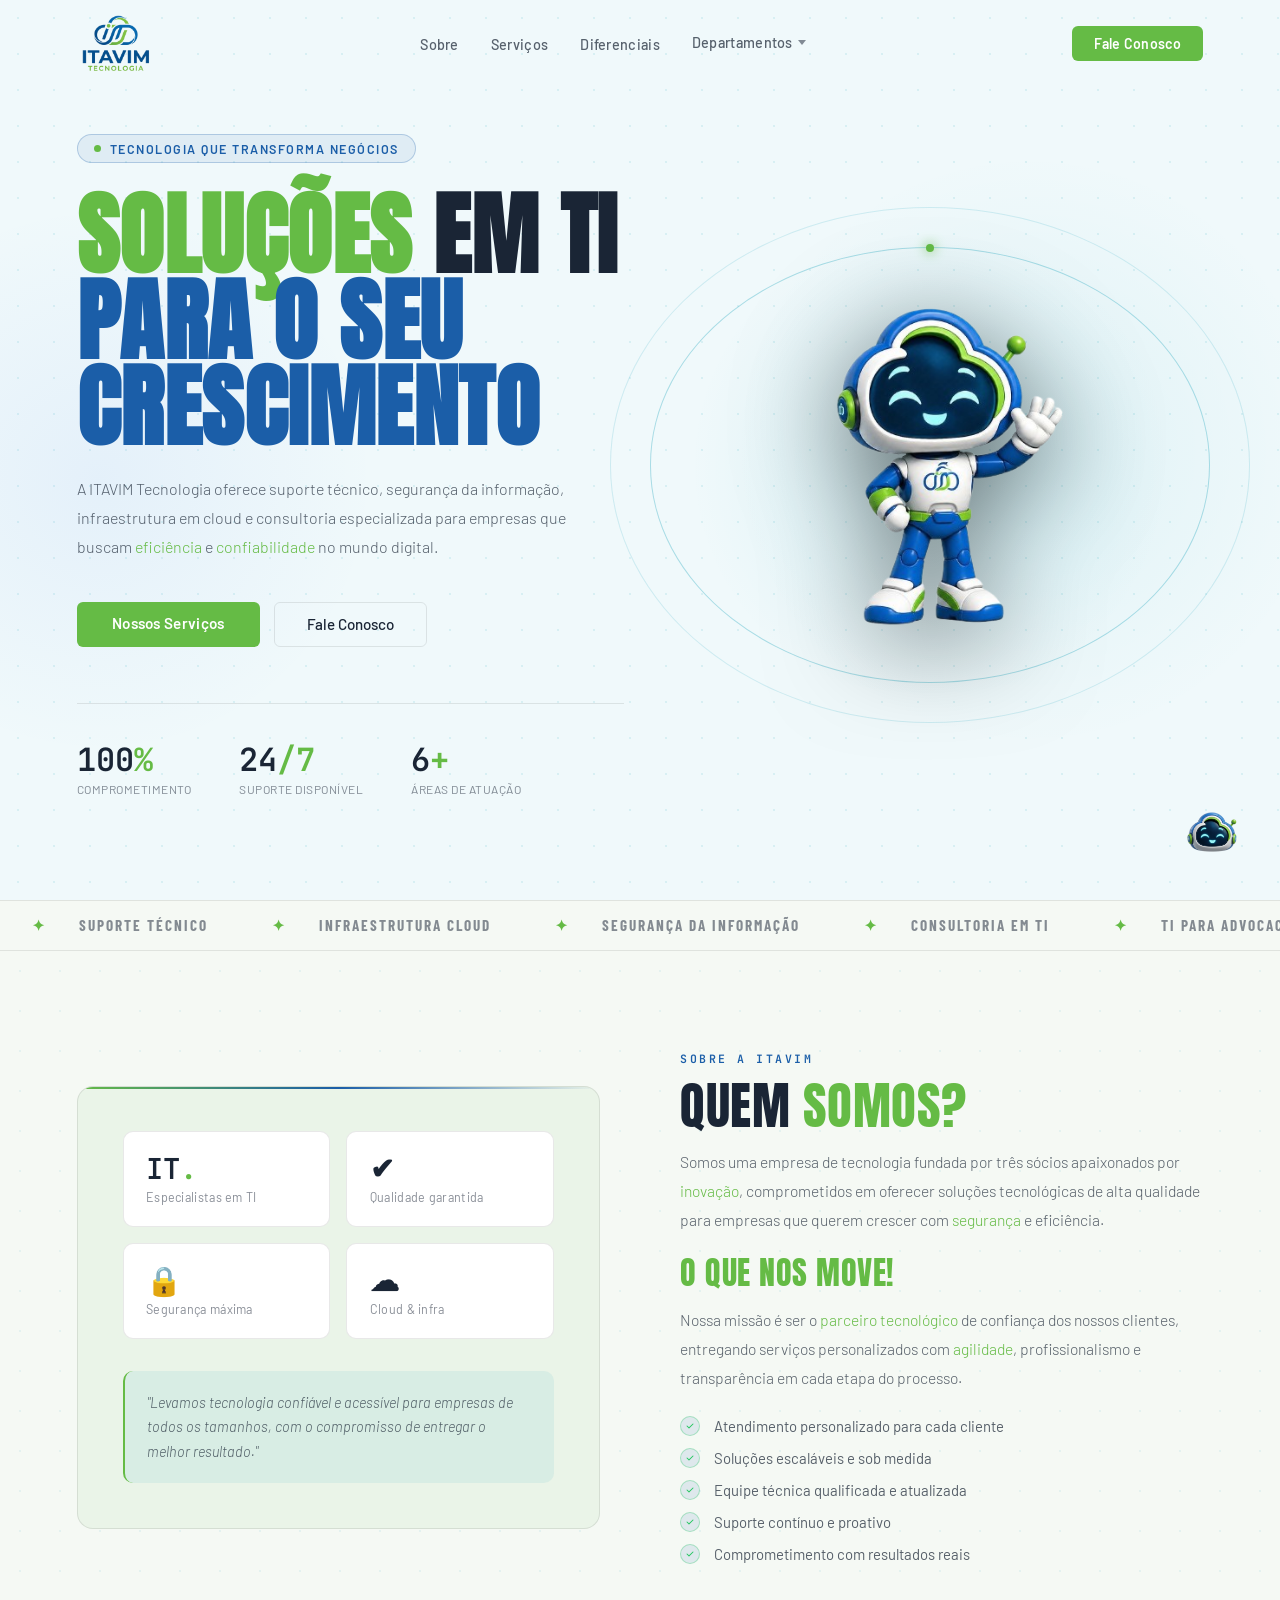
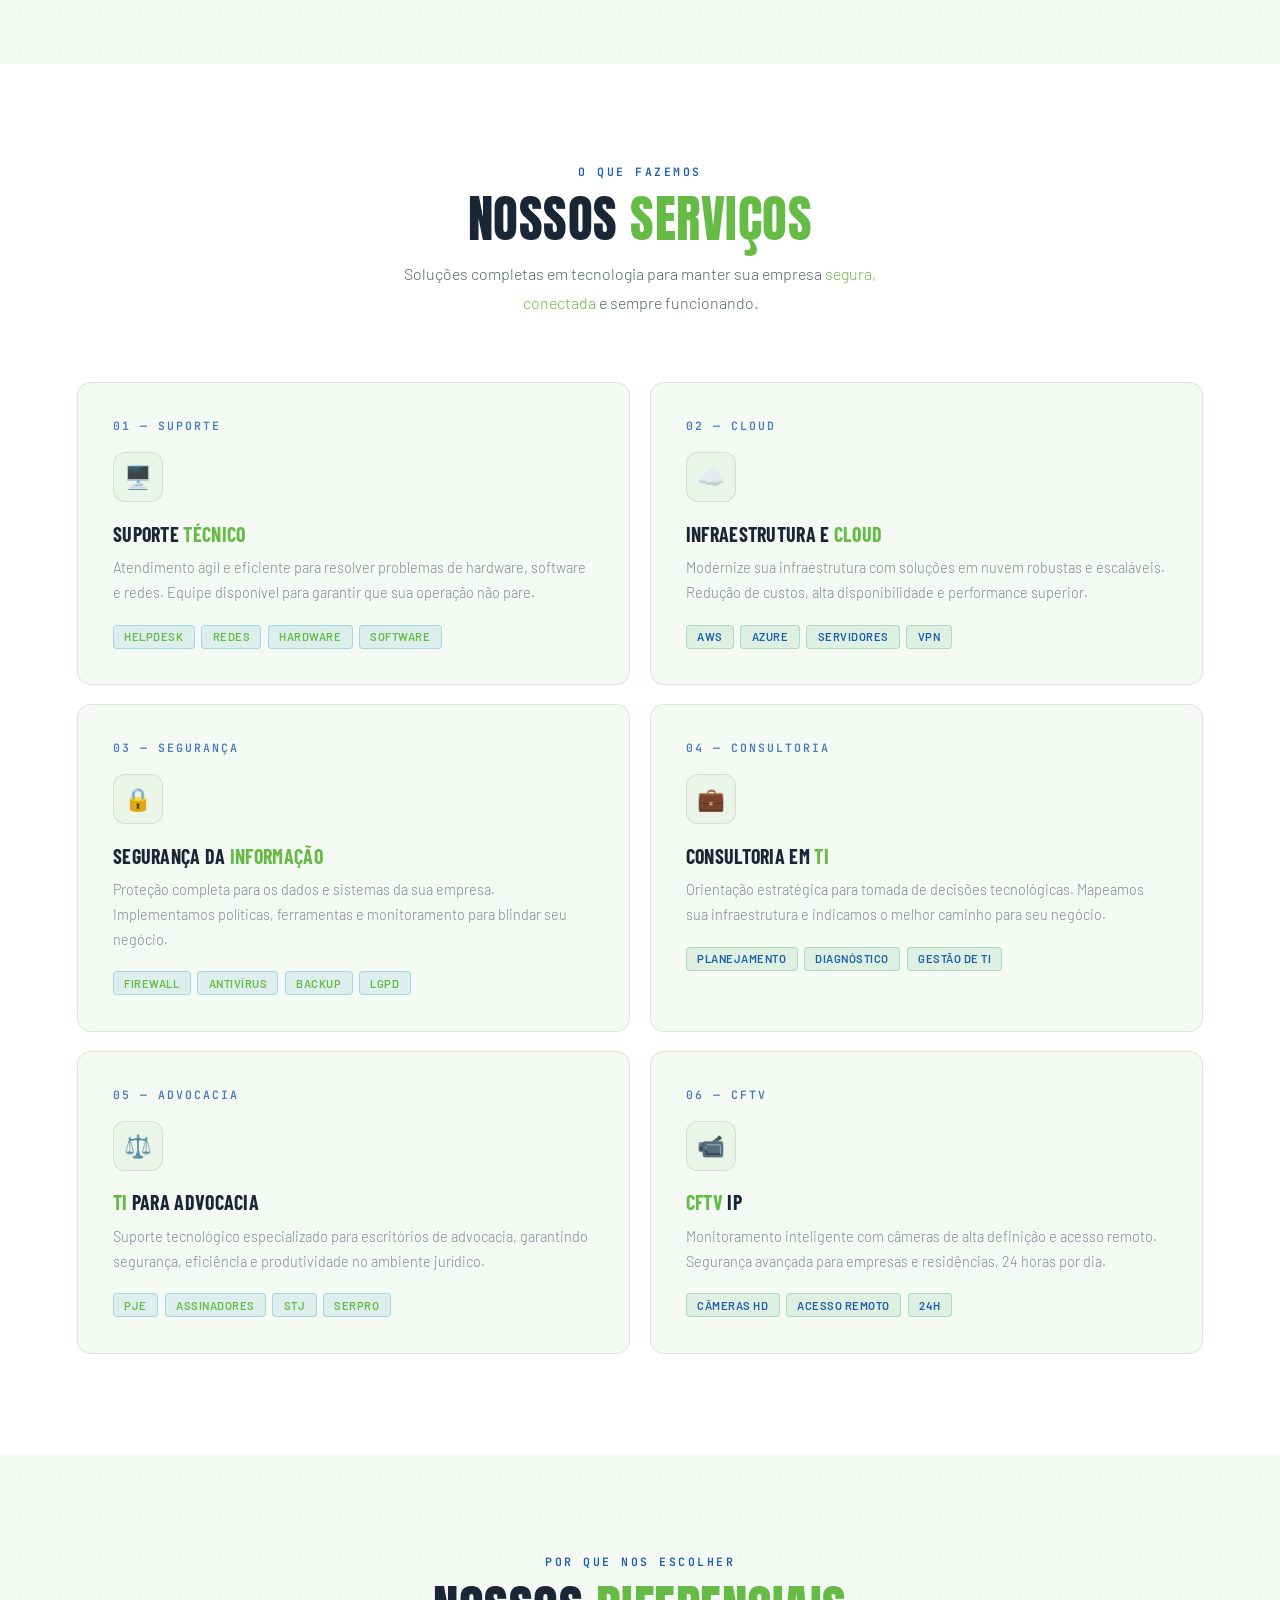
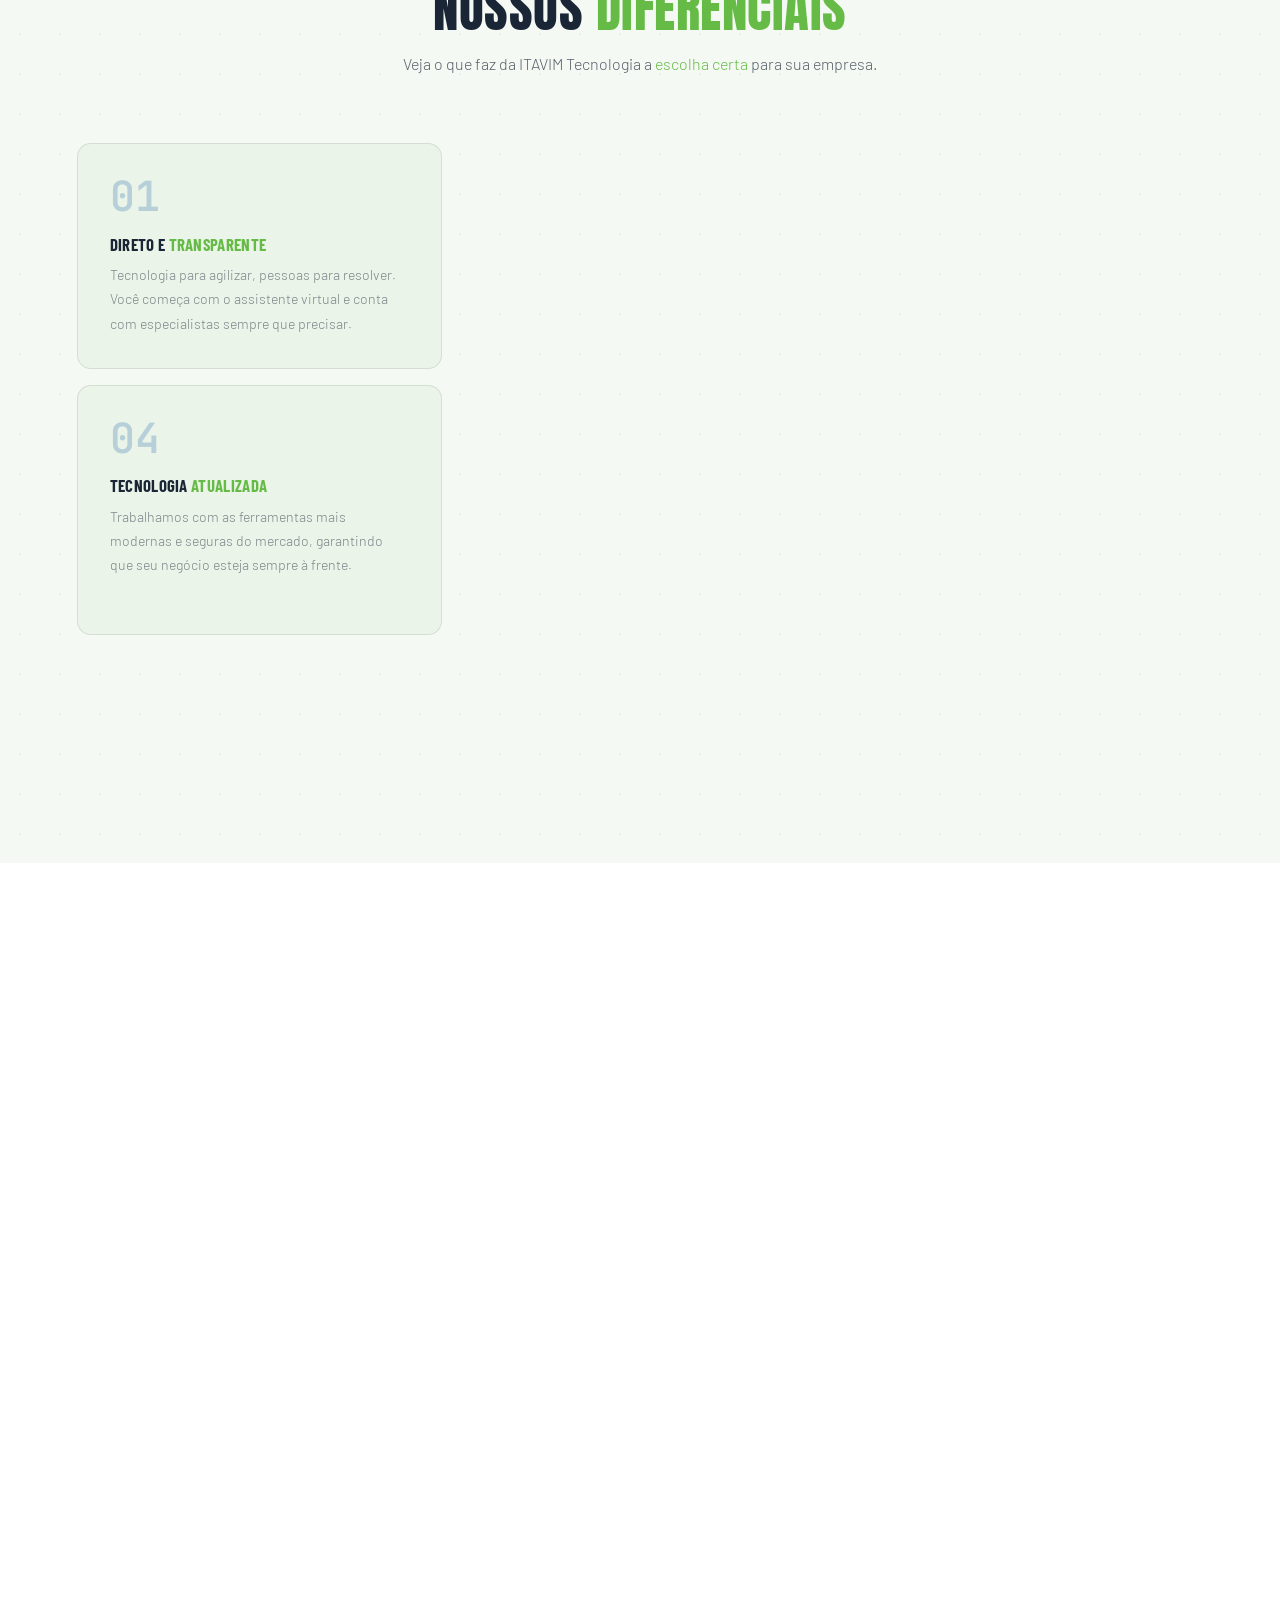
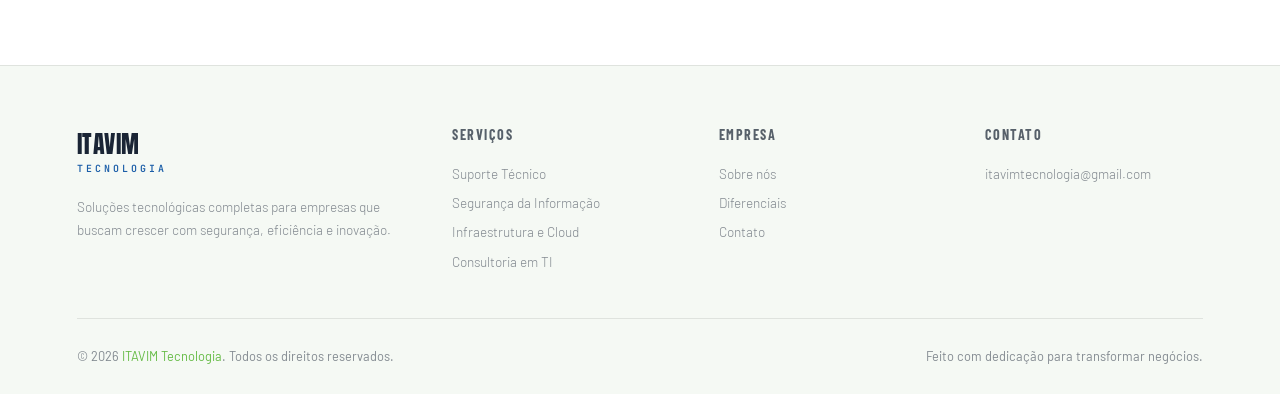
==== commit d76ba790: "alteracao na home" ====
--- a/index.html
+++ b/index.html
@@ -12,16 +12,16 @@
 *{margin:0;padding:0;box-sizing:border-box;}
 :root{
   --bg:#ffffff;
-  --bg2:#f4f8fd;
-  --bg3:#e8f0fb;
+  --bg2:#f5f9f4;
+  --bg3:#eaf4e8;
   --border:rgba(0,0,0,0.09);
-  --border-h:rgba(0,175,196,0.35);
-  --cyan:#0099b3;
-  --cyan-dim:rgba(0,153,179,0.1);
-  --cyan-glow:rgba(0,153,179,0.22);
-  --green:#16a34a;
-  --green-dim:rgba(22,163,74,0.1);
-  --blue:#2563eb;
+  --border-h:rgba(101,187,69,0.35);
+  --cyan:#65BB45;
+  --cyan-dim:rgba(101,187,69,0.1);
+  --cyan-glow:rgba(101,187,69,0.22);
+  --green:#1B5EA8;
+  --green-dim:rgba(27,94,168,0.1);
+  --blue:#1B5EA8;
   --text:#1a2535;
   --muted:rgba(26,37,53,0.52);
   --dim:rgba(26,37,53,0.72);
@@ -135,8 +135,8 @@
 .hero-content{position:relative;z-index:2;}
 .hero-badge{
   display:inline-flex;align-items:center;gap:.55rem;
-  background:rgba(0,153,179,.1);border:1px solid rgba(0,153,179,.3);
-  color:var(--cyan);font-size:.78rem;font-weight:600;letter-spacing:1.5px;
+  background:rgba(27,94,168,.08);border:1px solid rgba(27,94,168,.25);
+  color:var(--blue);font-size:.78rem;font-weight:600;letter-spacing:1.5px;
   text-transform:uppercase;padding:.4rem 1rem;border-radius:30px;
   margin-bottom:1.8rem;
 }
@@ -154,7 +154,7 @@
   text-transform:uppercase;
 }
 .hero h1 .line2{
-  color:var(--cyan);
+  color:var(--blue);
 }
 .hero-desc{
   color:var(--dim);font-size:1rem;line-height:1.8;
@@ -245,7 +245,7 @@
 section{padding:100px 6%;}
 .sec-tag{
   font-family:'JetBrains Mono',monospace;font-size:.72rem;font-weight:600;
-  color:var(--cyan);letter-spacing:2.5px;text-transform:uppercase;
+  color:var(--blue);letter-spacing:2.5px;text-transform:uppercase;
   margin-bottom:.9rem;display:block;
 }
 .sec-title{
@@ -254,6 +254,7 @@
   color:var(--text);letter-spacing:.5px;margin-bottom:1rem;
 }
 .sec-title .accent{color:var(--cyan);}
+.accent{color:var(--cyan);}
 .sec-sub{color:var(--dim);font-size:1rem;line-height:1.8;font-weight:300;max-width:520px;}
 .sec-head{margin-bottom:4rem;}
 .sec-head.center{text-align:center;}
@@ -329,7 +330,7 @@
 .service-card:hover::before{transform:scaleX(1);}
 .service-num{
   font-family:'JetBrains Mono',monospace;font-size:.72rem;font-weight:600;
-  color:var(--cyan);letter-spacing:2px;margin-bottom:1.2rem;display:block;opacity:.7;
+  color:var(--blue);letter-spacing:2px;margin-bottom:1.2rem;display:block;opacity:.8;
 }
 .service-icon{
   width:50px;height:50px;border-radius:12px;
@@ -367,7 +368,7 @@
 .why-card:hover{border-color:var(--border-h);transform:translateY(-3px);}
 .why-num{
   font-family:'JetBrains Mono',monospace;font-weight:600;font-size:2.6rem;
-  color:rgba(0,153,179,.2);line-height:1;margin-bottom:1rem;
+  color:rgba(27,94,168,.25);line-height:1;margin-bottom:1rem;
 }
 .why-card h4{
   font-family:'Barlow Condensed',sans-serif;font-weight:700;font-size:1.05rem;
@@ -381,7 +382,7 @@
 }
 .why-strip-icon{font-size:1.6rem;flex-shrink:0;}
 .why-strip p{color:var(--dim);font-size:.93rem;line-height:1.65;font-weight:300;}
-.why-strip strong{color:var(--green);font-weight:600;}
+.why-strip strong{color:var(--cyan);font-weight:600;}
 
 /* ─── CONTACT ─── */
 .contact{background:var(--bg);}
@@ -499,7 +500,7 @@
   color:var(--text);text-transform:uppercase;
 }
 .footer-brand .logo-sub{
-  font-family:'JetBrains Mono',monospace;font-size:.62rem;color:var(--cyan);
+  font-family:'JetBrains Mono',monospace;font-size:.62rem;color:var(--blue);
   font-weight:600;letter-spacing:3px;text-transform:uppercase;display:block;margin-bottom:1.2rem;
 }
 .footer-brand p{color:var(--muted);font-size:.85rem;line-height:1.75;font-weight:300;}
@@ -673,13 +674,13 @@
       Tecnologia que transforma negócios
     </div>
     <h1>
-      Soluções em TI<br>
+      <span class="accent">Soluções</span> em TI<br>
       <span class="line2">Para o seu<br>Crescimento</span>
     </h1>
     <p class="hero-desc">
       A ITAVIM Tecnologia oferece suporte técnico, segurança da informação,
       infraestrutura em cloud e consultoria especializada para empresas que
-      buscam eficiência e confiabilidade no mundo digital.
+      buscam <span class="accent">eficiência</span> e <span class="accent">confiabilidade</span> no mundo digital.
     </p>
     <div class="hero-actions">
       <a href="#servicos" class="btn-primary">Nossos Serviços</a>
@@ -758,14 +759,14 @@
       <span class="sec-tag">Sobre a ITAVIM</span>
       <h2 class="sec-title">Quem <span class="accent">somos?</span></h2>
       <p>
-        Somos uma empresa de tecnologia fundada por três sócios apaixonados por inovação,
+        Somos uma empresa de tecnologia fundada por três sócios apaixonados por <span class="accent">inovação</span>,
         comprometidos em oferecer soluções tecnológicas de alta qualidade para empresas
-        que querem crescer com segurança e eficiência.
+        que querem crescer com <span class="accent">segurança</span> e eficiência.
       </p>
       <h3 class="sec-title" style="font-size:clamp(1.5rem,2.5vw,2rem);margin-top:1rem;"><span class="accent">O que nos move!</span></h3>
       <p>
-        Nossa missão é ser o parceiro tecnológico de confiança dos nossos clientes,
-        entregando serviços personalizados com agilidade, profissionalismo e
+        Nossa missão é ser o <span class="accent">parceiro tecnológico</span> de confiança dos nossos clientes,
+        entregando serviços personalizados com <span class="accent">agilidade</span>, profissionalismo e
         transparência em cada etapa do processo.
       </p>
       <ul class="about-list">
@@ -784,13 +785,13 @@
   <div class="sec-head center fade-up">
     <span class="sec-tag">O que fazemos</span>
     <h2 class="sec-title">Nossos <span class="accent">Serviços</span></h2>
-    <p class="sec-sub">Soluções completas em tecnologia para manter sua empresa segura, conectada e sempre funcionando.</p>
+    <p class="sec-sub">Soluções completas em tecnologia para manter sua empresa <span class="accent">segura, conectada</span> e sempre funcionando.</p>
   </div>
   <div class="services-grid">
     <a href="suporte-tecnico.html" class="service-card fade-up">
       <span class="service-num">01 — SUPORTE</span>
       <div class="service-icon">🖥️</div>
-      <h3>Suporte Técnico</h3>
+      <h3>Suporte <span class="accent">Técnico</span></h3>
       <p>Atendimento ágil e eficiente para resolver problemas de hardware, software e redes. Equipe disponível para garantir que sua operação não pare.</p>
       <div class="service-tags">
         <span class="tag tag-c">Helpdesk</span>
@@ -802,7 +803,7 @@
     <a href="infraestrutura-cloud.html" class="service-card fade-up">
       <span class="service-num">02 — CLOUD</span>
       <div class="service-icon">☁️</div>
-      <h3>Infraestrutura e Cloud</h3>
+      <h3>Infraestrutura e <span class="accent">Cloud</span></h3>
       <p>Modernize sua infraestrutura com soluções em nuvem robustas e escaláveis. Redução de custos, alta disponibilidade e performance superior.</p>
       <div class="service-tags">
         <span class="tag tag-g">AWS</span>
@@ -814,7 +815,7 @@
     <a href="seguranca-informacao.html" class="service-card fade-up">
       <span class="service-num">03 — SEGURANÇA</span>
       <div class="service-icon">🔒</div>
-      <h3>Segurança da Informação</h3>
+      <h3>Segurança da <span class="accent">Informação</span></h3>
       <p>Proteção completa para os dados e sistemas da sua empresa. Implementamos políticas, ferramentas e monitoramento para blindar seu negócio.</p>
       <div class="service-tags">
         <span class="tag tag-c">Firewall</span>
@@ -826,7 +827,7 @@
     <a href="consultoria-ti.html" class="service-card fade-up">
       <span class="service-num">04 — CONSULTORIA</span>
       <div class="service-icon">💼</div>
-      <h3>Consultoria em TI</h3>
+      <h3>Consultoria em <span class="accent">TI</span></h3>
       <p>Orientação estratégica para tomada de decisões tecnológicas. Mapeamos sua infraestrutura e indicamos o melhor caminho para seu negócio.</p>
       <div class="service-tags">
         <span class="tag tag-g">Planejamento</span>
@@ -837,7 +838,7 @@
     <a href="ti-advocacia.html" class="service-card fade-up">
       <span class="service-num">05 — ADVOCACIA</span>
       <div class="service-icon">⚖️</div>
-      <h3>TI para Advocacia</h3>
+      <h3><span class="accent">TI</span> para Advocacia</h3>
       <p>Suporte tecnológico especializado para escritórios de advocacia, garantindo segurança, eficiência e produtividade no ambiente jurídico.</p>
       <div class="service-tags">
         <span class="tag tag-c">PJE</span>
@@ -849,7 +850,7 @@
     <a href="cftv-ip.html" class="service-card fade-up">
       <span class="service-num">06 — CFTV</span>
       <div class="service-icon">📹</div>
-      <h3>CFTV IP</h3>
+      <h3><span class="accent">CFTV</span> IP</h3>
       <p>Monitoramento inteligente com câmeras de alta definição e acesso remoto. Segurança avançada para empresas e residências, 24 horas por dia.</p>
       <div class="service-tags">
         <span class="tag tag-g">Câmeras HD</span>
@@ -866,37 +867,37 @@
     <div class="sec-head center fade-up">
       <span class="sec-tag">Por que nos escolher</span>
       <h2 class="sec-title">Nossos <span class="accent">Diferenciais</span></h2>
-      <p class="sec-sub">Veja o que faz da ITAVIM Tecnologia a escolha certa para sua empresa.</p>
+      <p class="sec-sub">Veja o que faz da ITAVIM Tecnologia a <span class="accent">escolha certa</span> para sua empresa.</p>
     </div>
     <div class="why-grid">
       <div class="why-card fade-up">
         <div class="why-num">01</div>
-        <h4>Direto e Transparente</h4>
+        <h4>Direto e <span class="accent">Transparente</span></h4>
         <p>Tecnologia para agilizar, pessoas para resolver. Você começa com o assistente virtual e conta com especialistas sempre que precisar.</p>
       </div>
       <div class="why-card fade-up">
         <div class="why-num">02</div>
-        <h4>Agilidade na Resolução</h4>
+        <h4><span class="accent">Agilidade</span> na Resolução</h4>
         <p>Tempo de inatividade é prejuízo. Nossa equipe age rapidamente para identificar e resolver problemas antes que impactem sua operação.</p>
       </div>
       <div class="why-card fade-up">
         <div class="why-num">03</div>
-        <h4>Soluções Sob Medida</h4>
+        <h4>Soluções <span class="accent">Sob Medida</span></h4>
         <p>Cada empresa tem necessidades únicas. Desenvolvemos estratégias personalizadas que se encaixam no seu orçamento e objetivos.</p>
       </div>
       <div class="why-card fade-up">
         <div class="why-num">04</div>
-        <h4>Tecnologia Atualizada</h4>
+        <h4>Tecnologia <span class="accent">Atualizada</span></h4>
         <p>Trabalhamos com as ferramentas mais modernas e seguras do mercado, garantindo que seu negócio esteja sempre à frente.</p>
       </div>
       <div class="why-card fade-up">
         <div class="why-num">05</div>
-        <h4>Transparência Total</h4>
+        <h4><span class="accent">Transparência</span> Total</h4>
         <p>Relatórios claros, comunicação direta e sem letras miúdas. Você sabe exatamente o que está contratando e o resultado esperado.</p>
       </div>
       <div class="why-card fade-up">
         <div class="why-num">06</div>
-        <h4>Parceria de Longo Prazo</h4>
+        <h4>Parceria de <span class="accent">Longo Prazo</span></h4>
         <p>Não somos apenas prestadores — somos parceiros no crescimento do seu negócio, comprometidos com seus resultados no longo prazo.</p>
       </div>
     </div>
@@ -915,7 +916,7 @@
       <h2 class="sec-title">Vamos conversar sobre o seu <span class="accent">projeto?</span></h2>
       <p>
         Estamos prontos para entender as necessidades da sua empresa e apresentar
-        a solução ideal em tecnologia. Entre em contato e um de nossos especialistas
+        a <span class="accent">solução ideal</span> em tecnologia. Entre em contato e um de nossos especialistas
         retornará em breve.
       </p>
       <div class="contact-items">
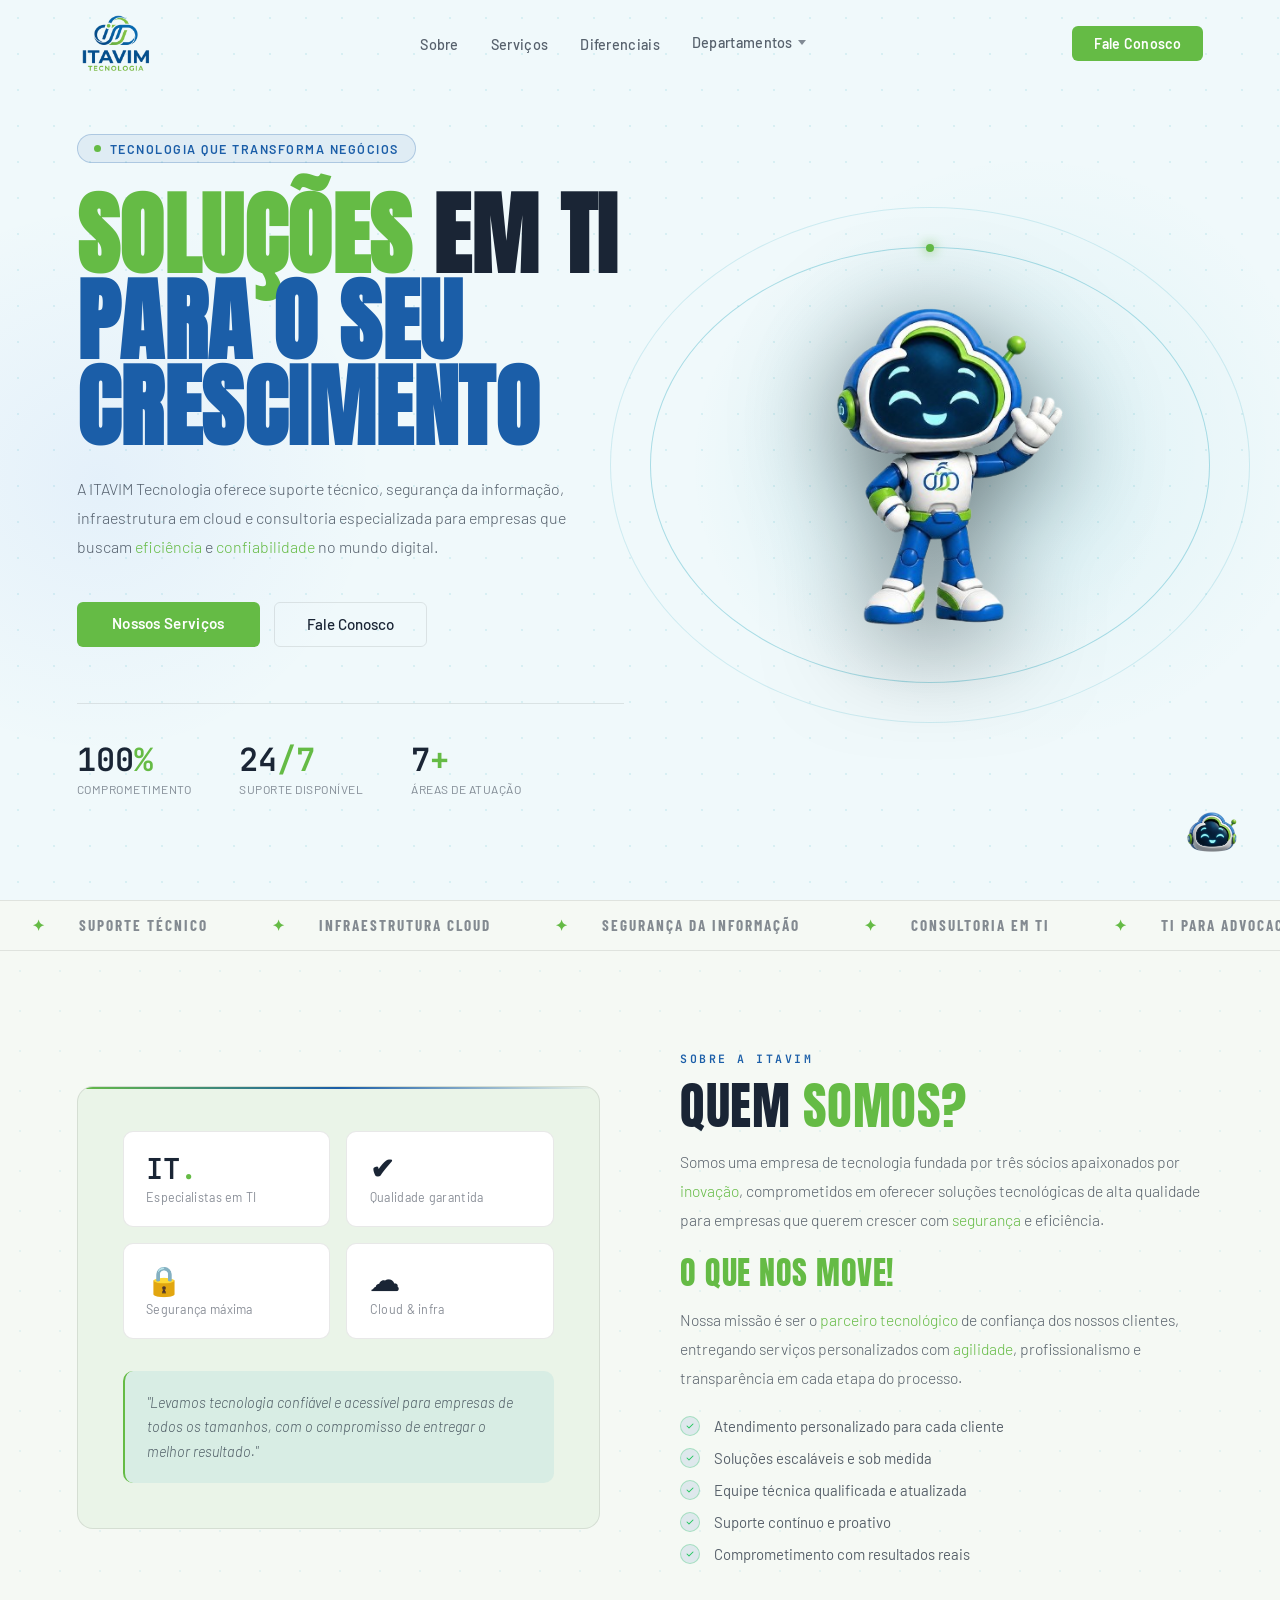
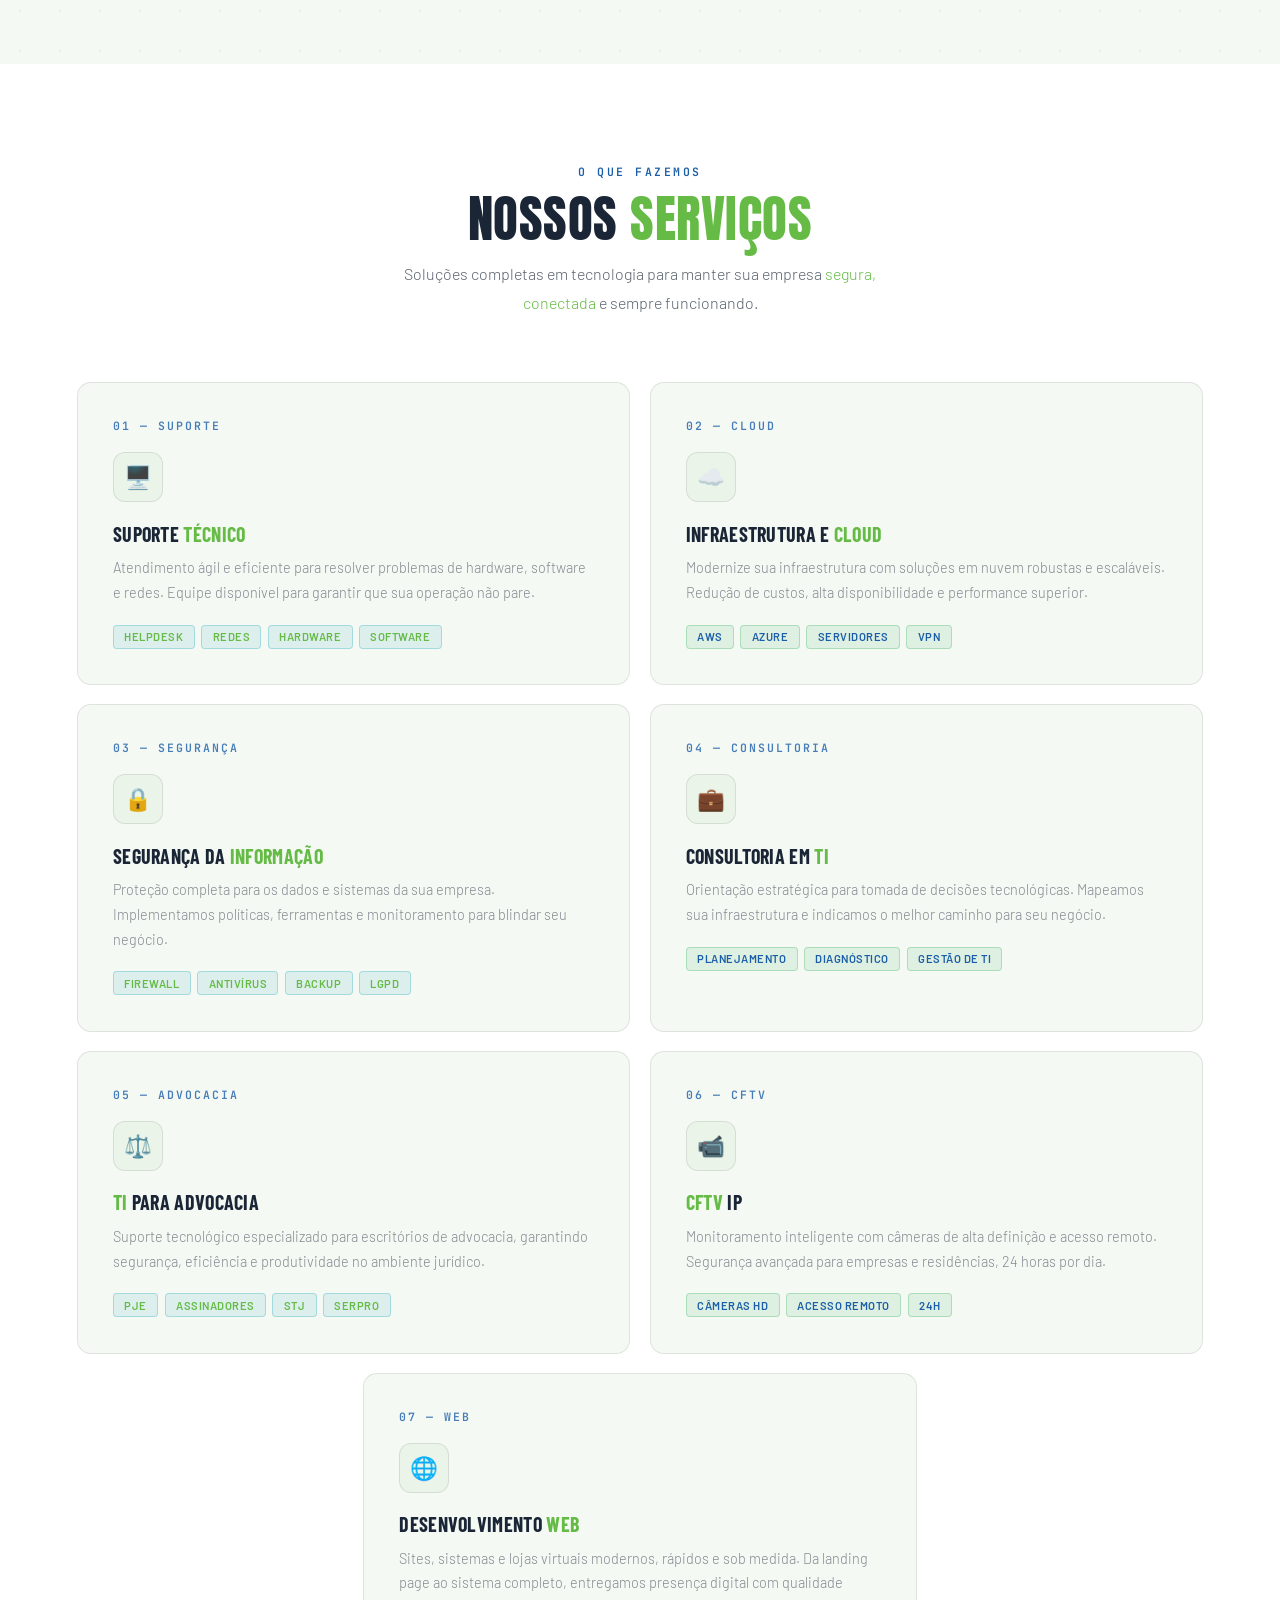
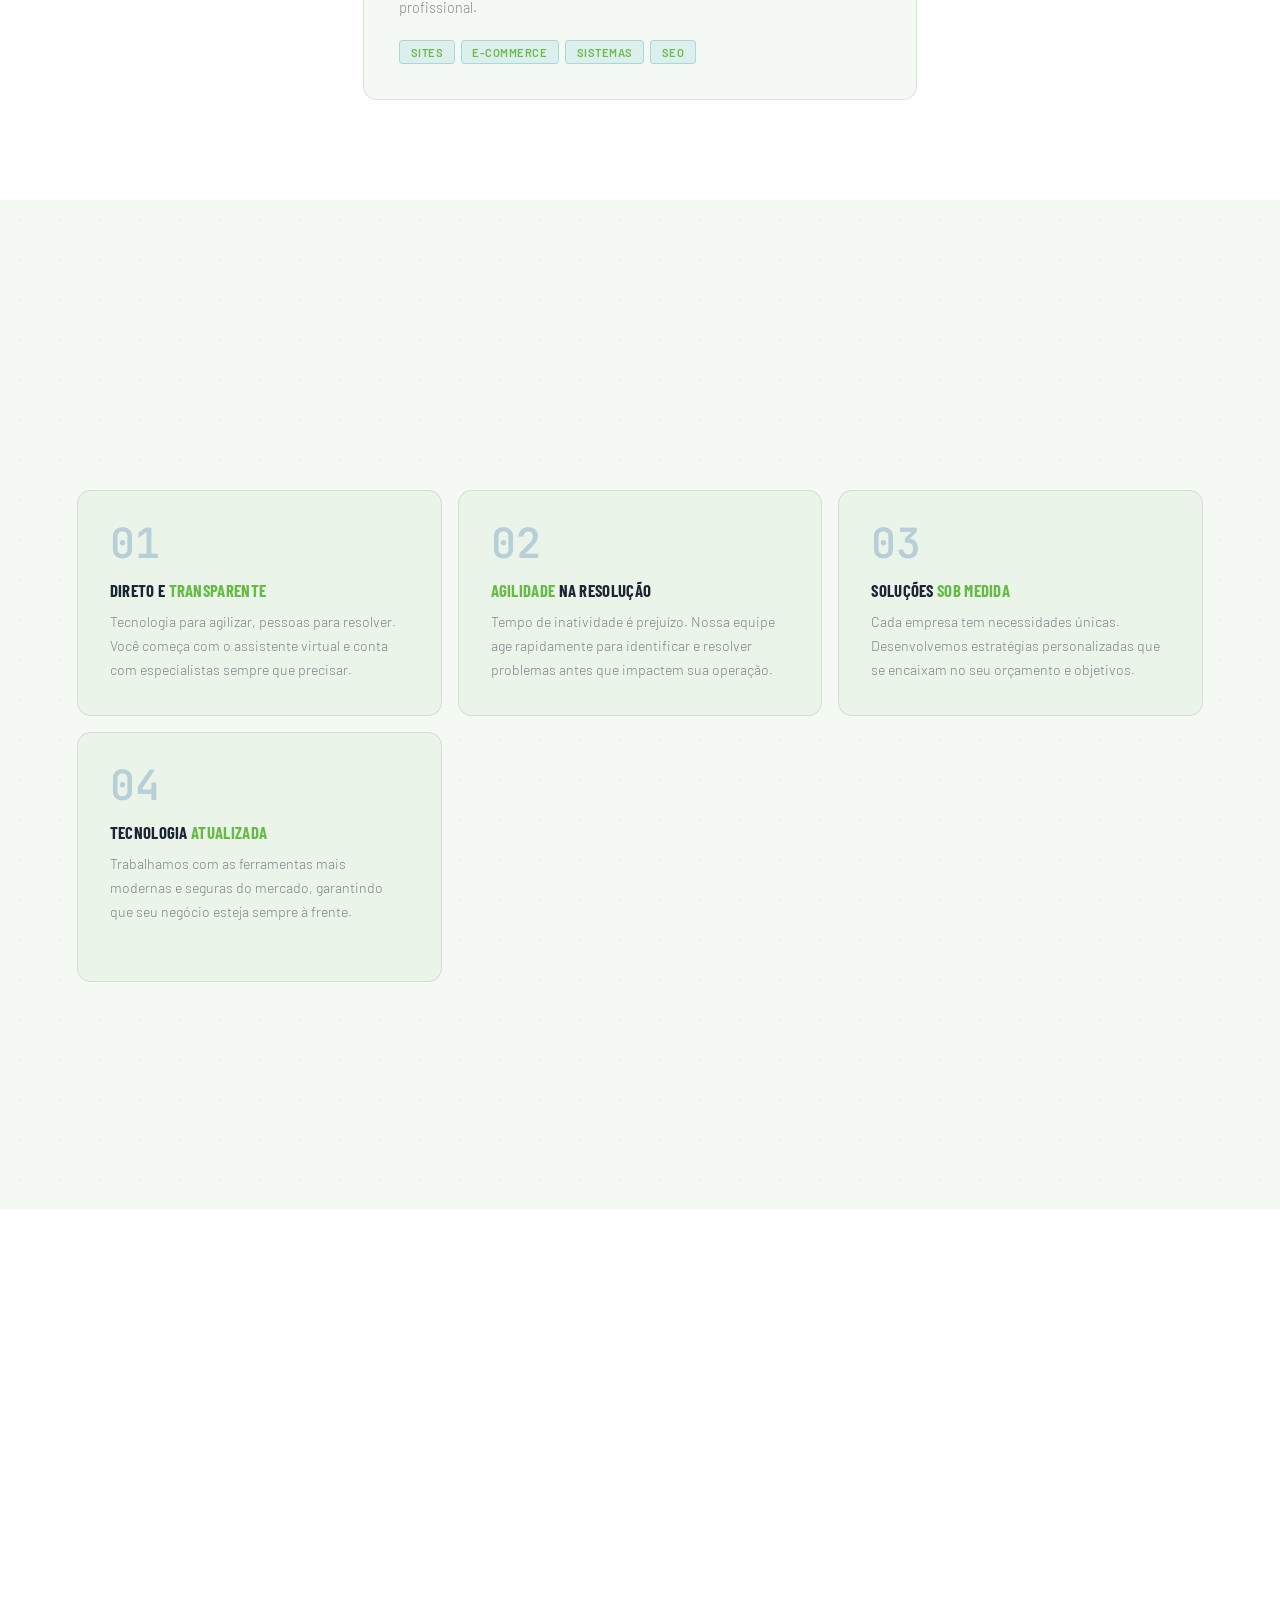
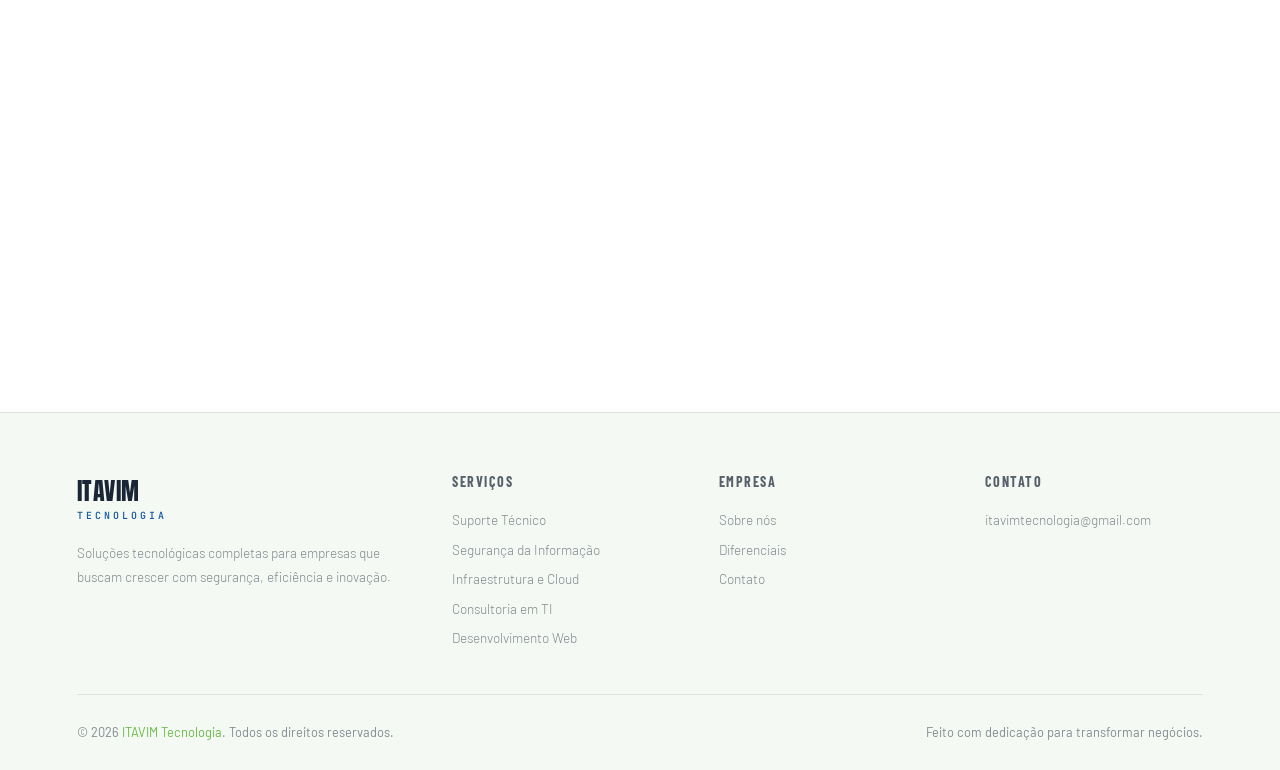
==== commit 3489a01e: "Criacao de pagina de desenvolvimento e alteracao da index" ====
--- a/index.html
+++ b/index.html
@@ -310,6 +310,7 @@
 /* ─── SERVICES ─── */
 .services{background:var(--bg);}
 .services-grid{display:grid;grid-template-columns:repeat(2,1fr);gap:1.2rem;}
+.services-grid .service-card:last-child:nth-child(odd){grid-column:1/-1;max-width:calc(50% - 0.6rem);margin:0 auto;}
 .service-card{
   background:var(--bg2);border:1px solid var(--border);
   border-radius:14px;padding:2.2rem;
@@ -628,6 +629,7 @@
       <a href="consultoria-ti.html" target="_blank" rel="noopener noreferrer" onclick="closeDrawer()" style="background:rgba(0,210,230,.04);font-size:.85rem;padding:.75rem 1.4rem;display:flex;align-items:center;"><span style="display:inline-block;width:10px;height:2px;background:#22c55e;margin-right:8px;border-radius:1px;flex-shrink:0;"></span>Consultoria em TI</a>
       <a href="ti-advocacia.html" target="_blank" rel="noopener noreferrer" onclick="closeDrawer()" style="background:rgba(0,210,230,.04);font-size:.85rem;padding:.75rem 1.4rem;display:flex;align-items:center;"><span style="display:inline-block;width:10px;height:2px;background:var(--cyan);margin-right:8px;border-radius:1px;flex-shrink:0;"></span>TI para Advocacia</a>
       <a href="cftv-ip.html" target="_blank" rel="noopener noreferrer" onclick="closeDrawer()" style="background:rgba(0,210,230,.04);font-size:.85rem;padding:.75rem 1.4rem;display:flex;align-items:center;"><span style="display:inline-block;width:10px;height:2px;background:#22c55e;margin-right:8px;border-radius:1px;flex-shrink:0;"></span>CFTV IP</a>
+      <a href="desenvolvimento-web.html" target="_blank" rel="noopener noreferrer" onclick="closeDrawer()" style="background:rgba(0,210,230,.04);font-size:.85rem;padding:.75rem 1.4rem;display:flex;align-items:center;"><span style="display:inline-block;width:10px;height:2px;background:var(--cyan);margin-right:8px;border-radius:1px;flex-shrink:0;"></span>Desenvolvimento Web</a>
     </div>
   </nav>
   <div class="drawer-foot">
@@ -656,6 +658,7 @@
         <a href="consultoria-ti.html" target="_blank" rel="noopener noreferrer"><span class="dd-dot" style="background:#22c55e;"></span>Consultoria em TI</a>
         <a href="ti-advocacia.html" target="_blank" rel="noopener noreferrer"><span class="dd-dot" style="background:#00d2e6;"></span>TI para Advocacia</a>
         <a href="cftv-ip.html" target="_blank" rel="noopener noreferrer"><span class="dd-dot" style="background:#22c55e;"></span>CFTV IP</a>
+        <a href="desenvolvimento-web.html" target="_blank" rel="noopener noreferrer"><span class="dd-dot" style="background:#00d2e6;"></span>Desenvolvimento Web</a>
       </div>
     </li>
   </ul>
@@ -696,7 +699,7 @@
         <div class="stat-lbl">Suporte disponível</div>
       </div>
       <div>
-        <div class="stat-num">6<span class="accent">+</span></div>
+        <div class="stat-num">7<span class="accent">+</span></div>
         <div class="stat-lbl">Áreas de atuação</div>
       </div>
     </div>
@@ -720,12 +723,14 @@
     <span class="ticker-item"><span>✦</span>Consultoria em TI</span>
     <span class="ticker-item"><span>✦</span>TI para Advocacia</span>
     <span class="ticker-item"><span>✦</span>CFTV IP</span>
+    <span class="ticker-item"><span>✦</span>Desenvolvimento Web</span>
     <span class="ticker-item"><span>✦</span>Suporte Técnico</span>
     <span class="ticker-item"><span>✦</span>Infraestrutura Cloud</span>
     <span class="ticker-item"><span>✦</span>Segurança da Informação</span>
     <span class="ticker-item"><span>✦</span>Consultoria em TI</span>
     <span class="ticker-item"><span>✦</span>TI para Advocacia</span>
     <span class="ticker-item"><span>✦</span>CFTV IP</span>
+    <span class="ticker-item"><span>✦</span>Desenvolvimento Web</span>
   </div>
 </div>
 
@@ -856,6 +861,18 @@
         <span class="tag tag-g">Câmeras HD</span>
         <span class="tag tag-g">Acesso Remoto</span>
         <span class="tag tag-g">24h</span>
+      </div>
+    </a>
+    <a href="desenvolvimento-web.html" class="service-card fade-up">
+      <span class="service-num">07 — WEB</span>
+      <div class="service-icon">🌐</div>
+      <h3>Desenvolvimento <span class="accent">Web</span></h3>
+      <p>Sites, sistemas e lojas virtuais modernos, rápidos e sob medida. Da landing page ao sistema completo, entregamos presença digital com qualidade profissional.</p>
+      <div class="service-tags">
+        <span class="tag tag-c">Sites</span>
+        <span class="tag tag-c">E-commerce</span>
+        <span class="tag tag-c">Sistemas</span>
+        <span class="tag tag-c">SEO</span>
       </div>
     </a>
   </div>
@@ -1040,6 +1057,7 @@
         <li><a href="#servicos">Segurança da Informação</a></li>
         <li><a href="#servicos">Infraestrutura e Cloud</a></li>
         <li><a href="#servicos">Consultoria em TI</a></li>
+        <li><a href="desenvolvimento-web.html">Desenvolvimento Web</a></li>
       </ul>
     </div>
     <div class="footer-col">
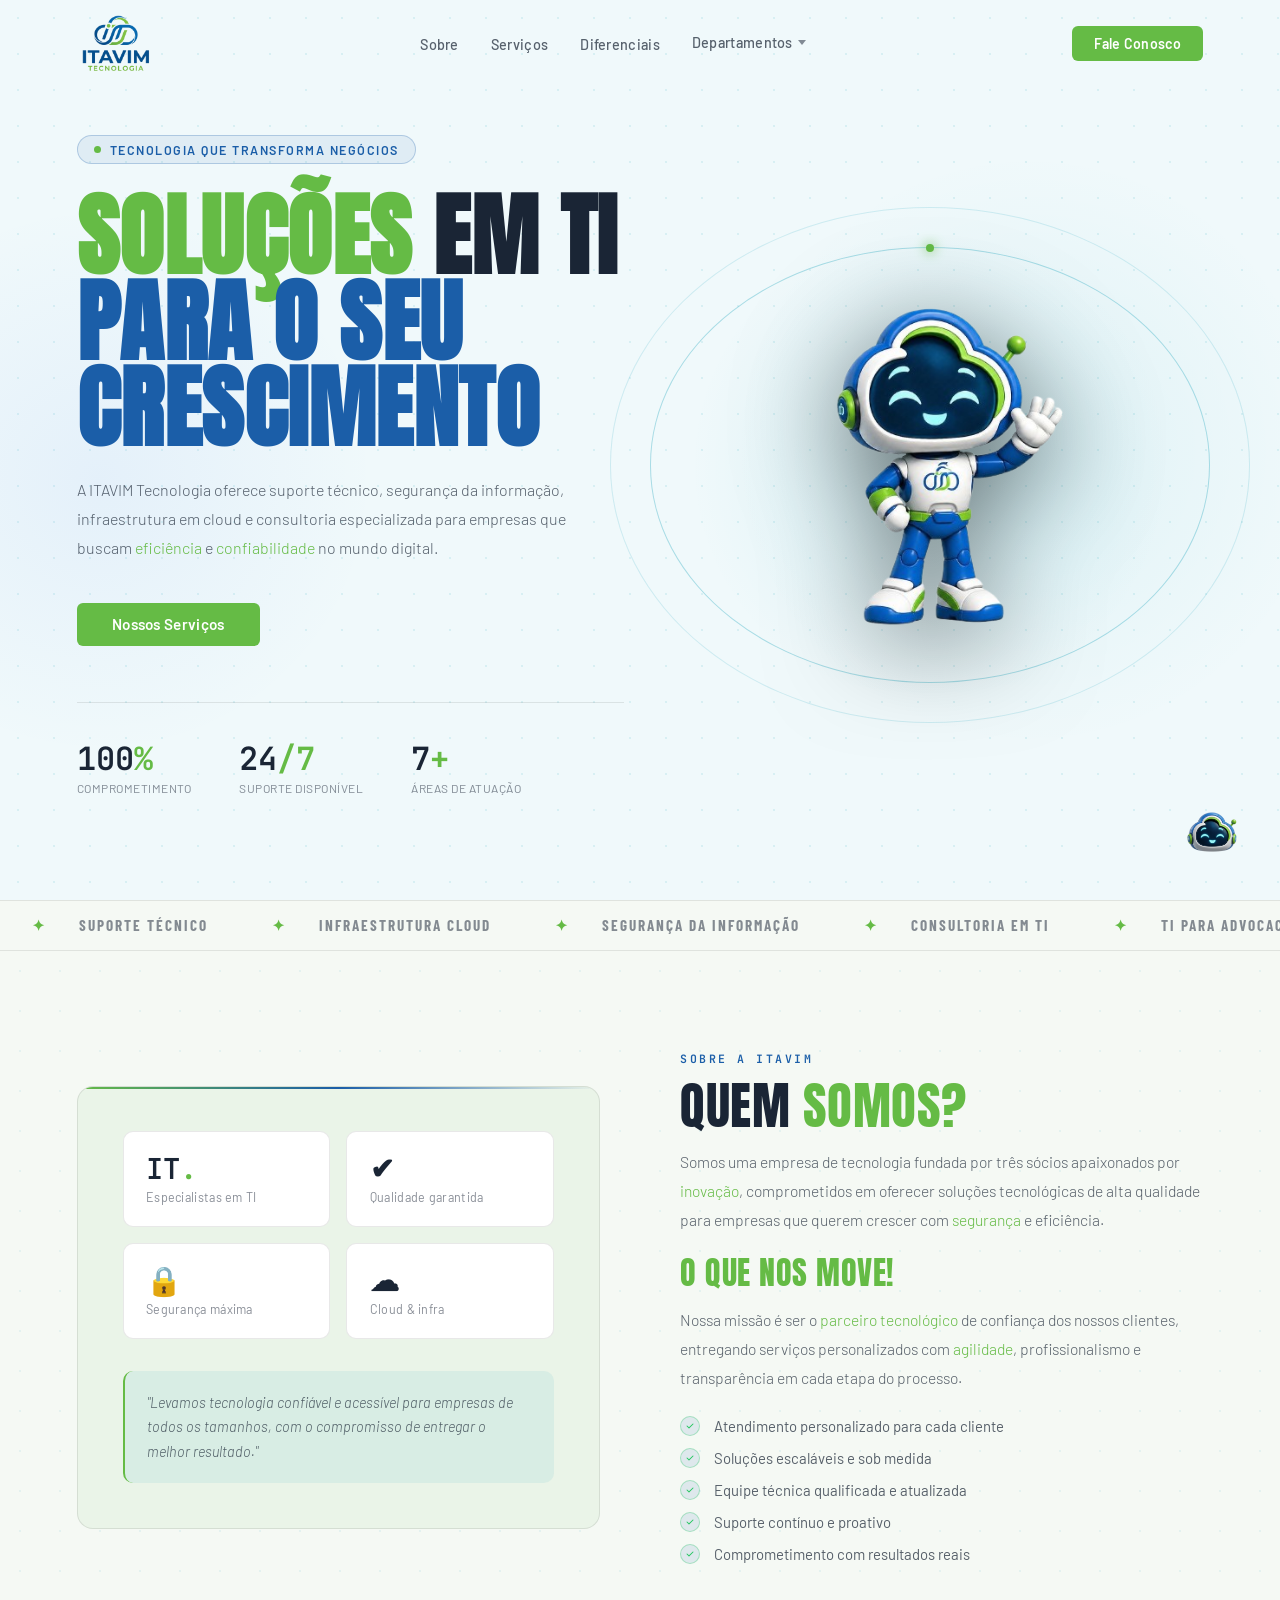
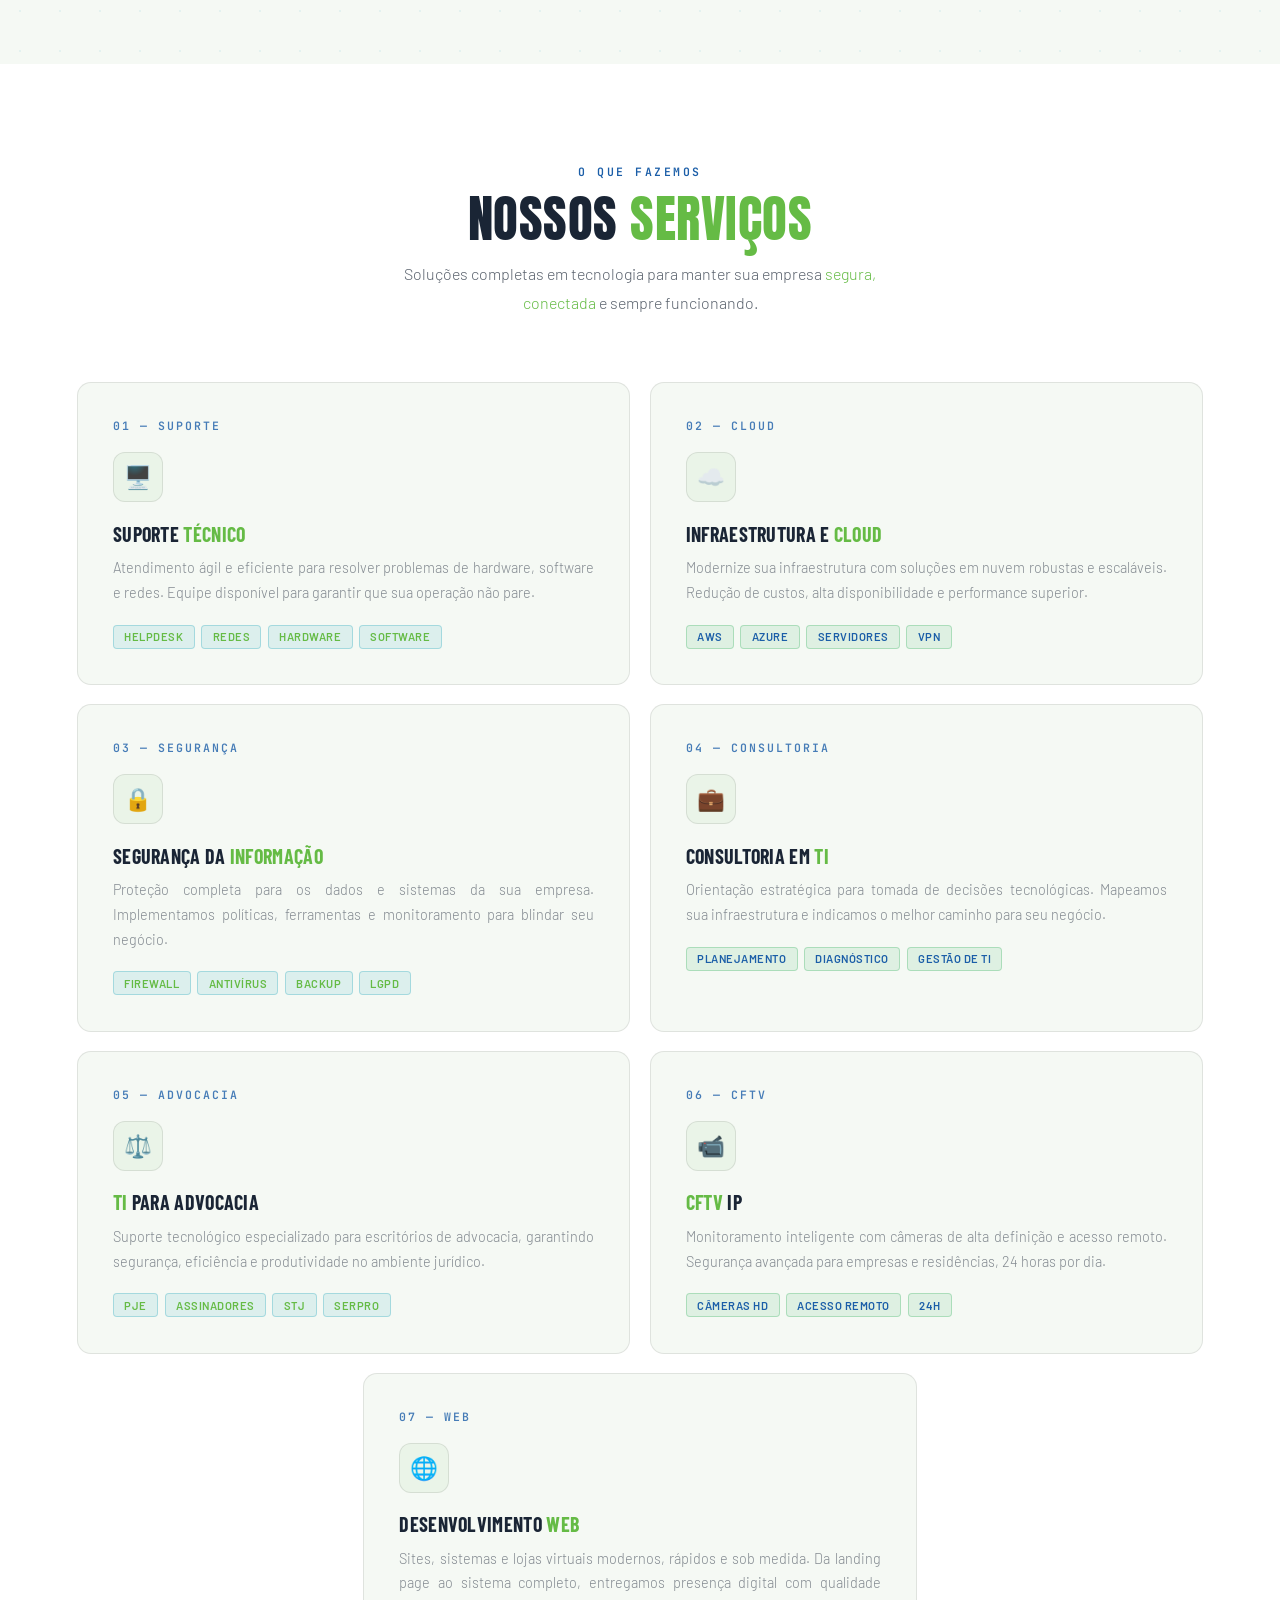
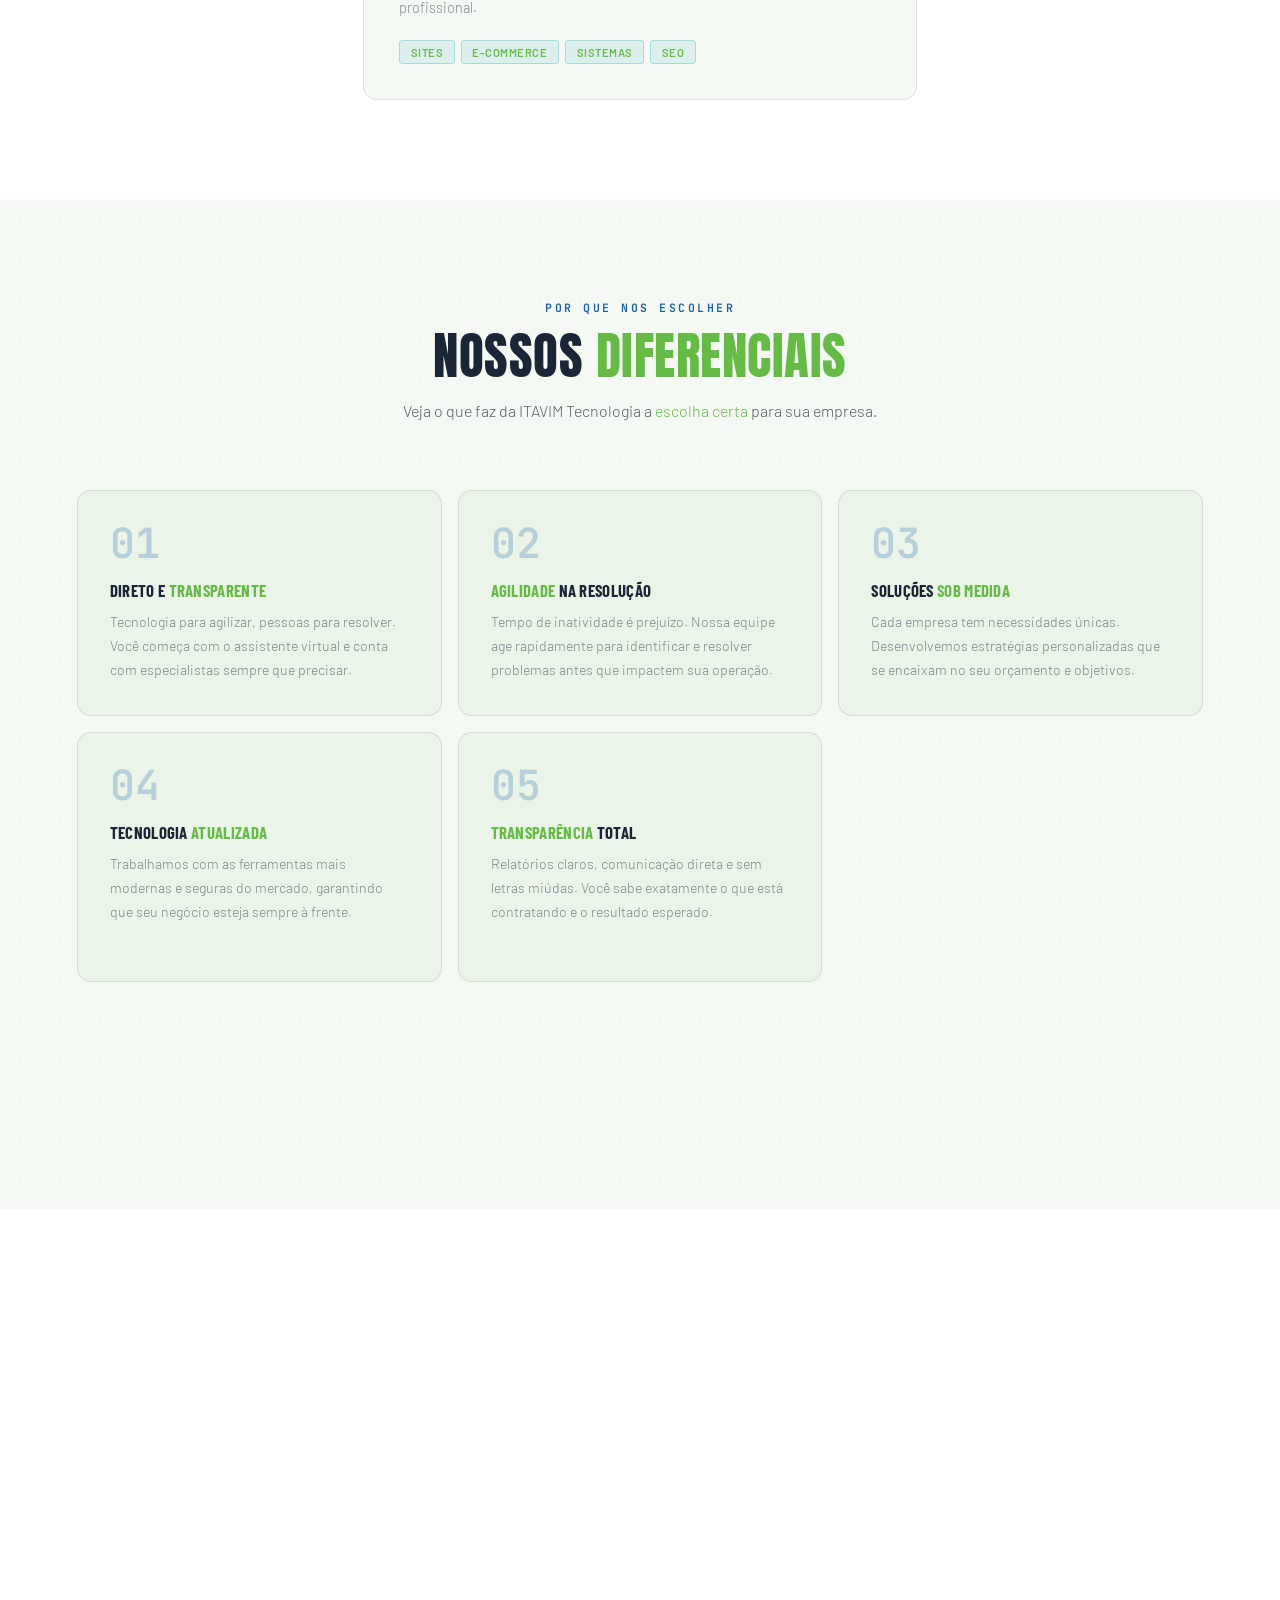
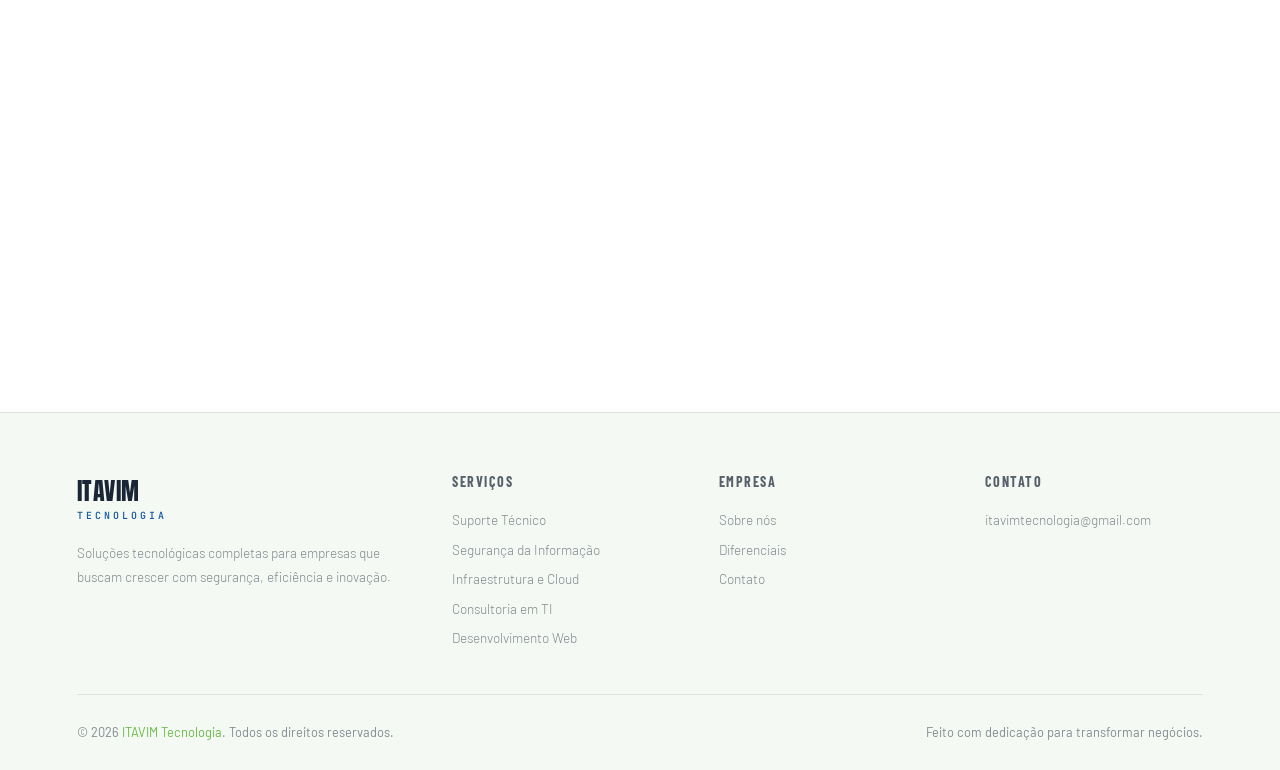
==== commit 6cf4a286: "conserto do card e cores da paagina de desenvolvimento e retirada do fale conosco" ====
--- a/index.html
+++ b/index.html
@@ -343,7 +343,7 @@
   font-family:'Barlow Condensed',sans-serif;font-weight:700;font-size:1.25rem;
   letter-spacing:.3px;color:var(--text);margin-bottom:.65rem;text-transform:uppercase;
 }
-.service-card p{color:var(--muted);font-size:.9rem;line-height:1.72;font-weight:300;}
+.service-card p{color:var(--muted);font-size:.9rem;line-height:1.72;font-weight:300;text-align:justify;}
 .service-tags{display:flex;flex-wrap:wrap;gap:.4rem;margin-top:1.2rem;}
 .tag{
   font-size:.7rem;font-weight:600;padding:.28rem .65rem;border-radius:4px;
@@ -591,6 +591,7 @@
   .mascote-img{max-width:300px;}
   .about-grid,.contact-grid{grid-template-columns:1fr;gap:2.5rem;}
   .services-grid,.why-grid{grid-template-columns:1fr;}
+  .services-grid .service-card:last-child:nth-child(odd){max-width:100%;grid-column:auto;}
   .footer-top{grid-template-columns:1fr 1fr;}
   .form-row{grid-template-columns:1fr;}
 }
@@ -687,7 +688,6 @@
     </p>
     <div class="hero-actions">
       <a href="#servicos" class="btn-primary">Nossos Serviços</a>
-      <a href="#contato" class="btn-outline">Fale Conosco</a>
     </div>
     <div class="hero-stats">
       <div>
